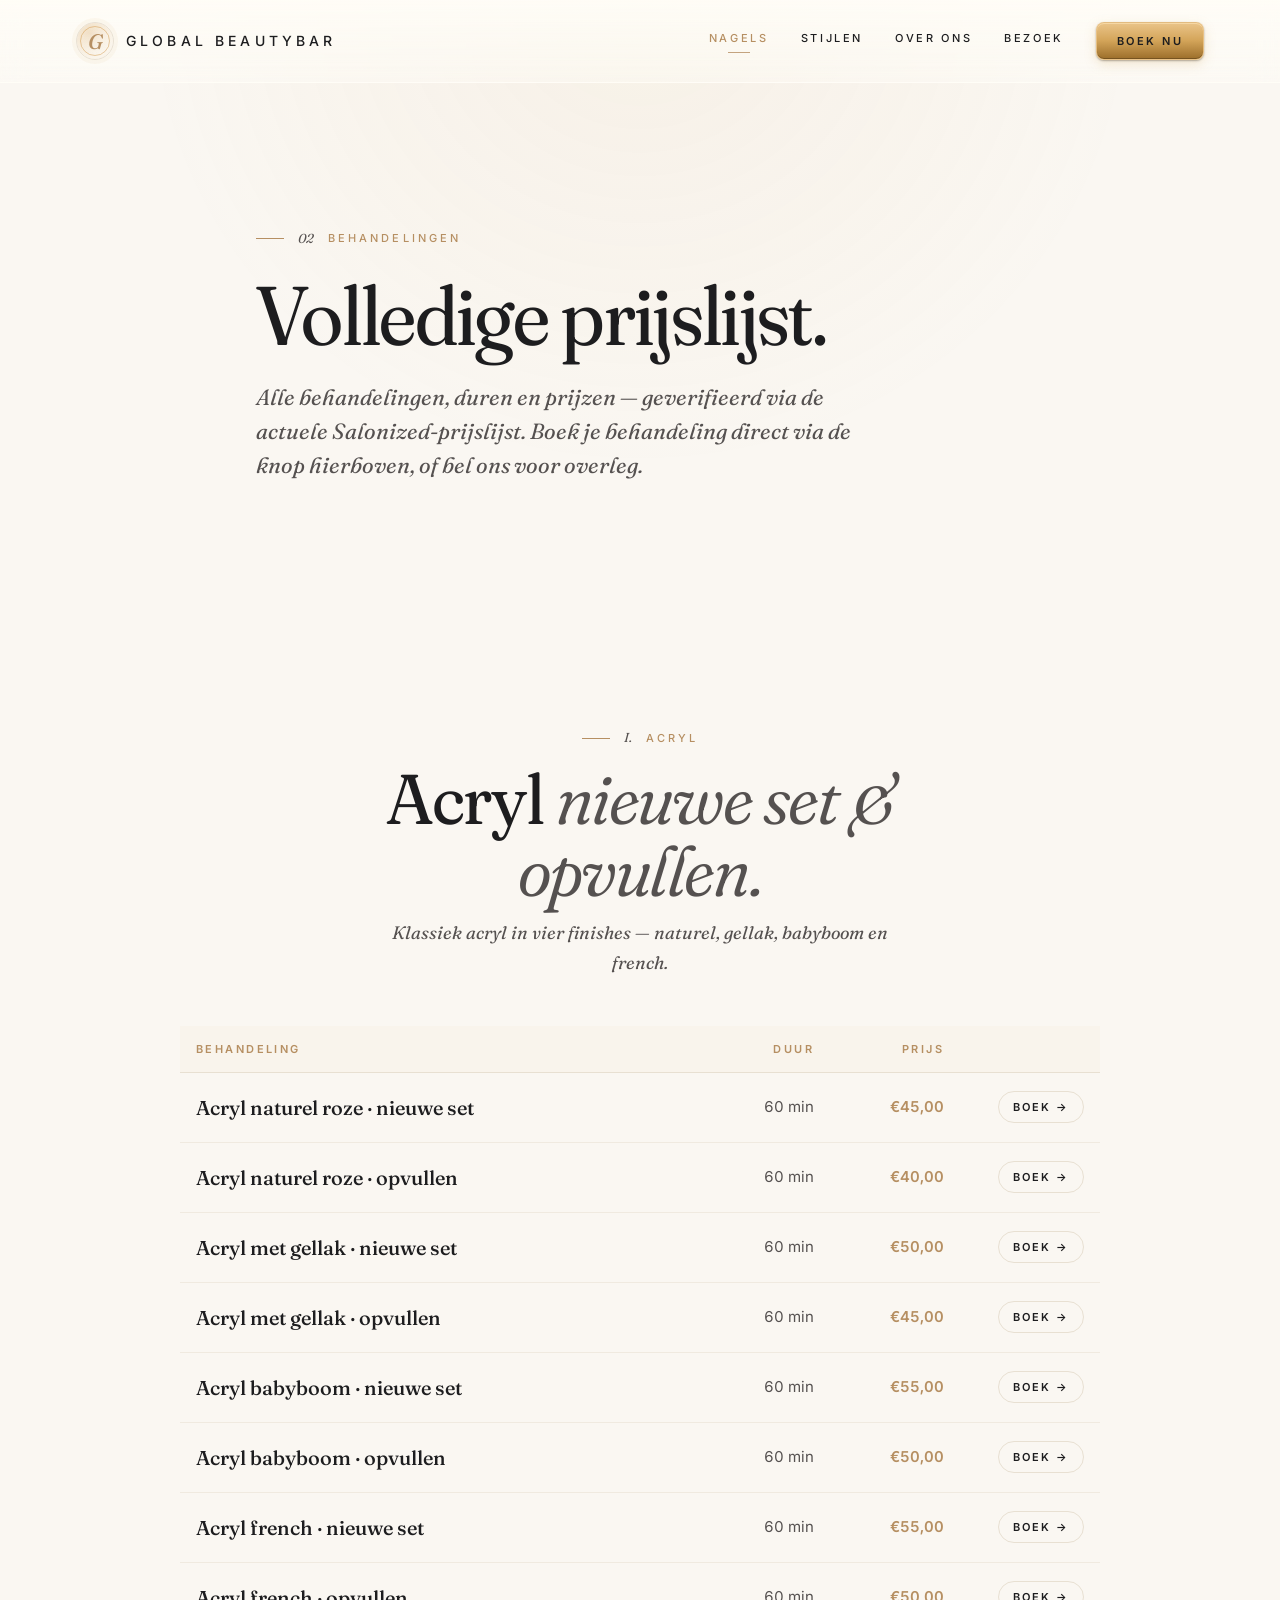
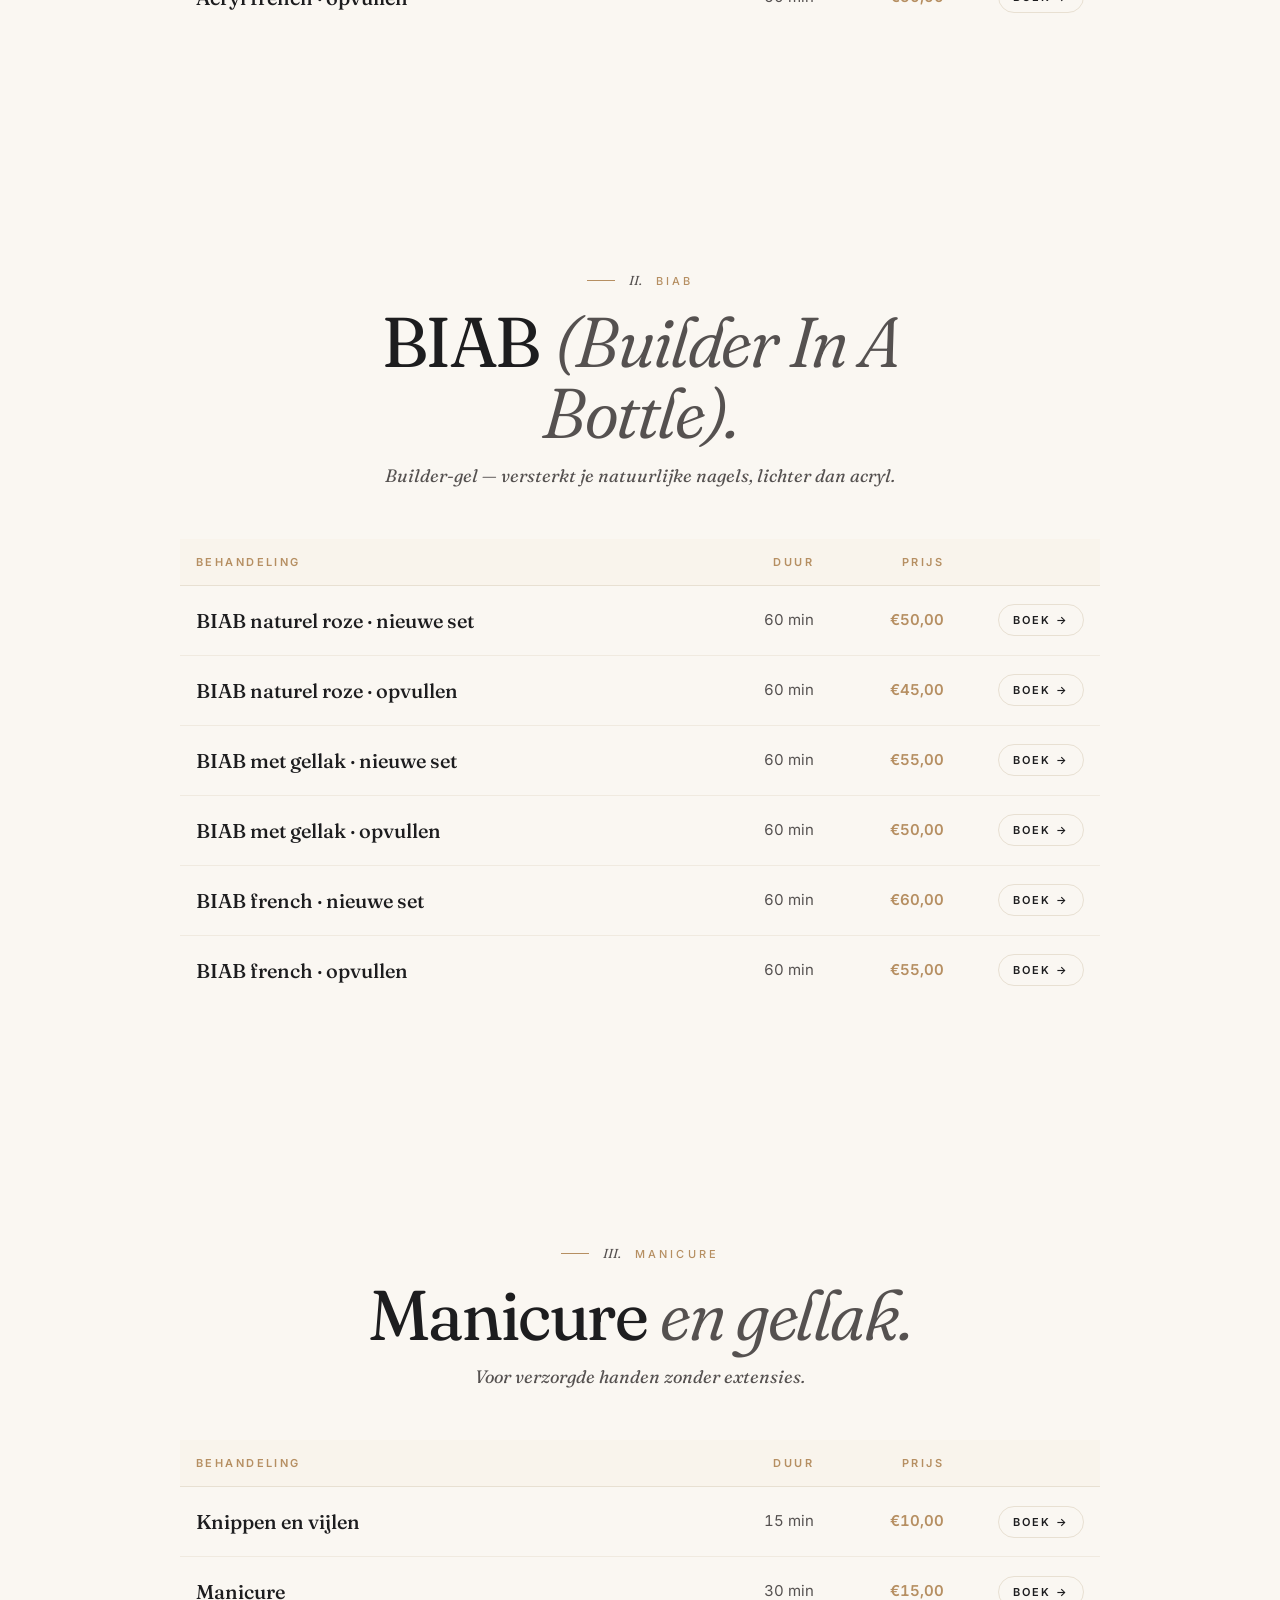
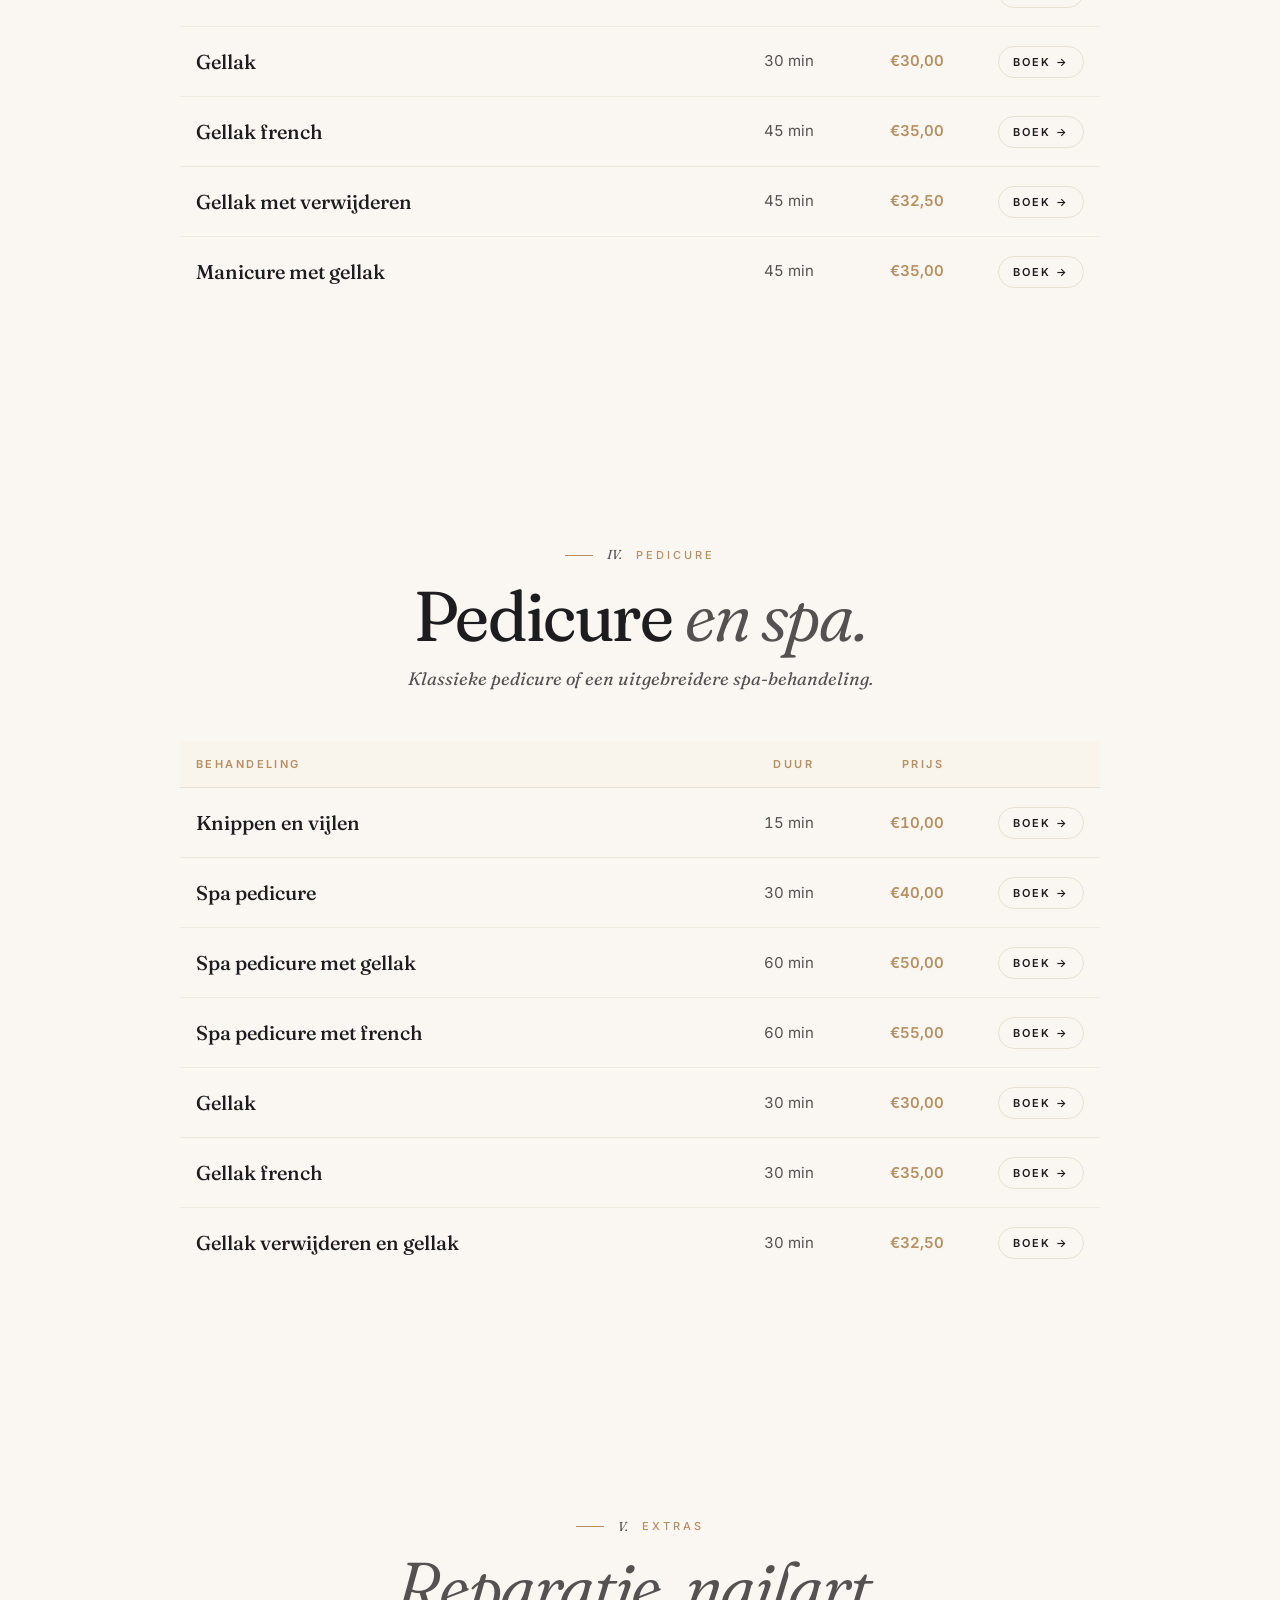
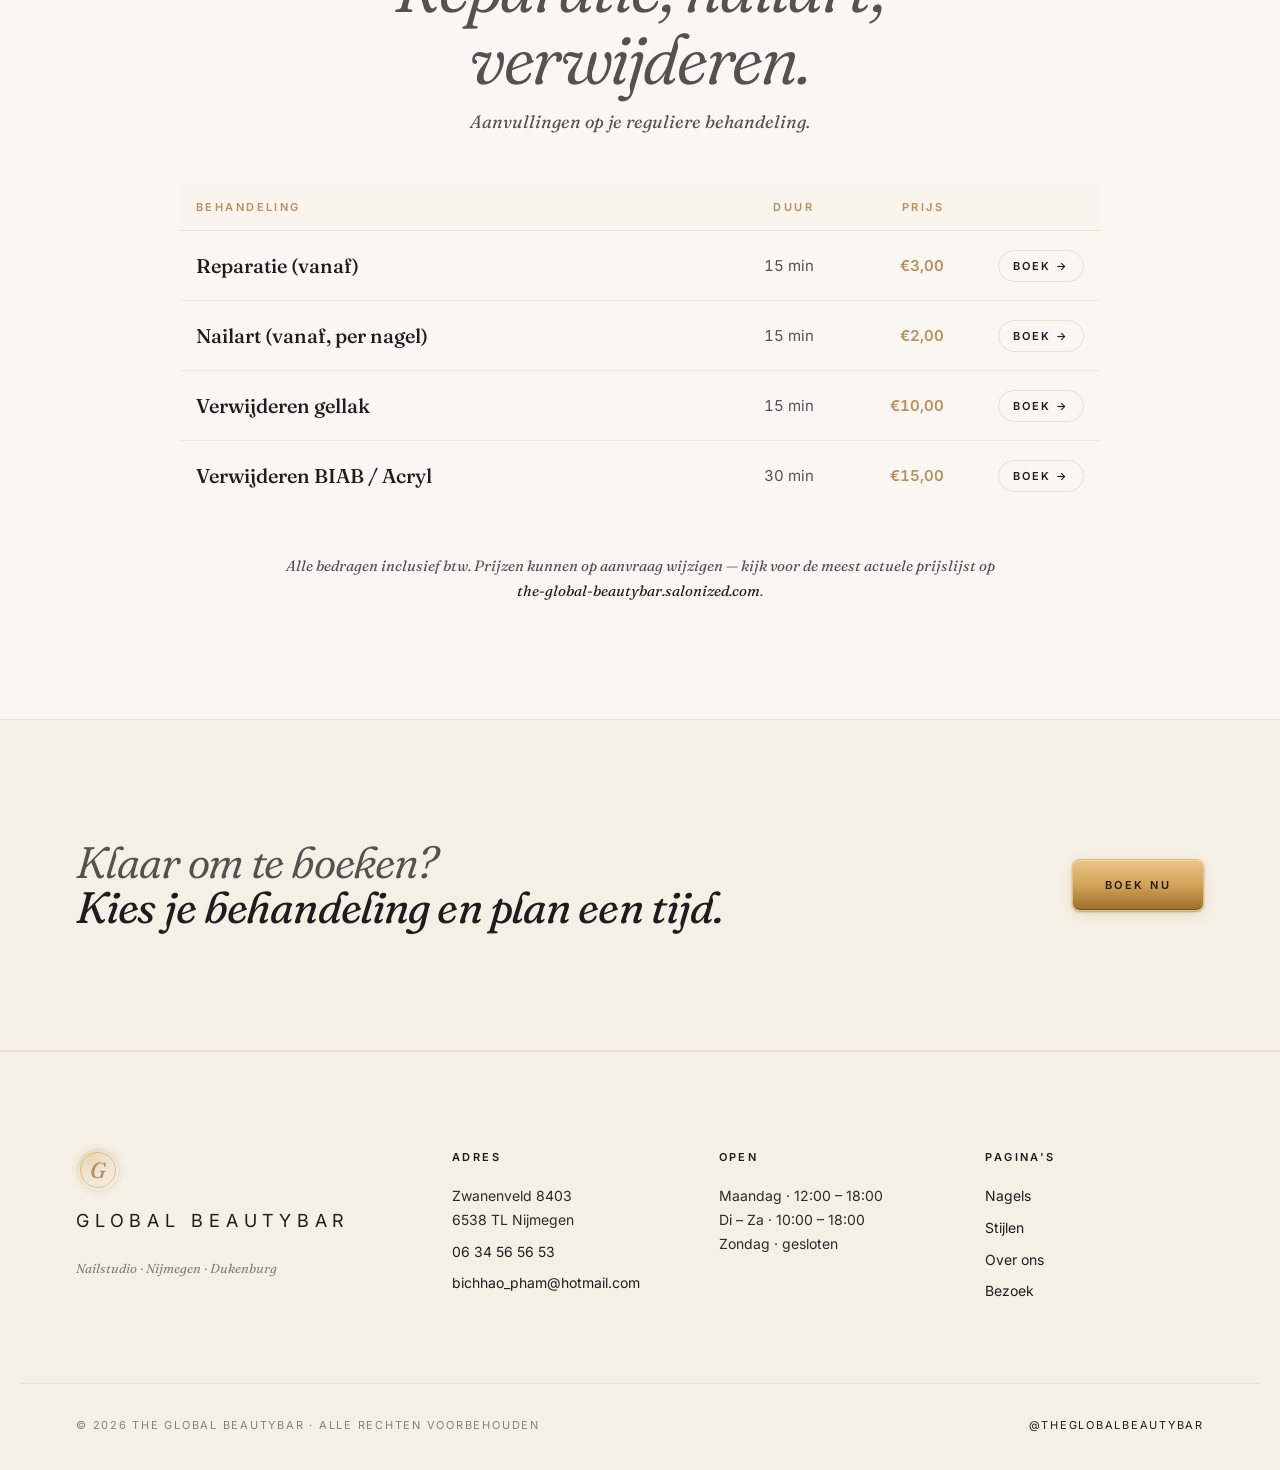
==== nagels.html @ e2eeb4a8 "v2 — replace Aurora editorial bones with nail-salon-native patterns Research: studied Paintbox NYC (" ====
<!doctype html>
<html lang="nl">
<head>
  <meta charset="utf-8">
  <meta name="viewport" content="width=device-width, initial-scale=1, viewport-fit=cover">
  <title>Nagels · The Global Beautybar</title>
  <meta name="description" content="Volledige prijslijst van The Global Beautybar Nijmegen: Acryl, BIAB, manicure, pedicure en extras — met duur en prijs per behandeling.">
  <meta name="robots" content="index,follow">
  <meta name="theme-color" content="#FAF7F2">
  <link rel="preconnect" href="https://fonts.googleapis.com">
  <link rel="preconnect" href="https://fonts.gstatic.com" crossorigin>
  <link href="https://fonts.googleapis.com/css2?family=Fraunces:ital,opsz,wght@0,9..144,300;0,9..144,400;0,9..144,500;0,9..144,600;1,9..144,400;1,9..144,500&family=Inter:wght@300;400;500;600;700" rel="stylesheet">
  <link rel="stylesheet" href="css/style.css?v=2">
</head>
<body>

<header class="nav" id="nav">
  <div class="nav__inner">
    <a class="nav__brand" href="index.html" aria-label="The Global Beautybar — home">
      <span class="nav__monogram">G</span>
      <span class="nav__word">GLOBAL BEAUTYBAR</span>
    </a>
    <nav class="nav__links" aria-label="Hoofdnavigatie">
      <a href="nagels.html" class="is-active">Nagels</a>
      <a href="stijlen.html">Stijlen</a>
      <a href="over-ons.html">Over ons</a>
      <a href="index.html#visit">Bezoek</a>
    </nav>
    <button class="btn btn--accent nav__cta" data-open-book>Boek nu</button>
    <button class="nav__burger" aria-label="Menu" aria-expanded="false">
      <span></span><span></span><span></span>
    </button>
  </div>
</header>

<!-- ============ SUB-HERO ============ -->
<section class="subhero">
  <div class="container">
    <div class="eyebrow"><span class="num">02</span> Behandelingen</div>
    <h1 class="display">Volledige prijslijst.</h1>
    <p class="subhero__lede">
      Alle behandelingen, duren en prijzen — geverifieerd via de actuele
      Salonized-prijslijst. Boek je behandeling direct via de knop hierboven,
      of bel ons voor overleg.
    </p>
  </div>
</section>

<!-- ============ ACRYL ============ -->
<section class="section menu" id="acryl">
  <div class="container">
    <header class="menu__head reveal">
      <div class="eyebrow"><span class="num">I.</span> Acryl</div>
      <h2 class="display">Acryl <em>nieuwe set &amp; opvullen.</em></h2>
      <p class="section__sub">Klassiek acryl in vier finishes — naturel, gellak, babyboom en french.</p>
    </header>

    <table class="menu__table reveal">
      <thead><tr><th>Behandeling</th><th>Duur</th><th>Prijs</th><th></th></tr></thead>
      <tbody>
        <tr><th>Acryl naturel roze · nieuwe set</th><td>60 min</td><td>€45,00</td><td><button class="menu__cta" data-open-book data-service="acryl-naturel-nieuw">Boek →</button></td></tr>
        <tr><th>Acryl naturel roze · opvullen</th><td>60 min</td><td>€40,00</td><td><button class="menu__cta" data-open-book data-service="acryl-naturel-opvullen">Boek →</button></td></tr>
        <tr><th>Acryl met gellak · nieuwe set</th><td>60 min</td><td>€50,00</td><td><button class="menu__cta" data-open-book data-service="acryl-gellak-nieuw">Boek →</button></td></tr>
        <tr><th>Acryl met gellak · opvullen</th><td>60 min</td><td>€45,00</td><td><button class="menu__cta" data-open-book data-service="acryl-gellak-opvullen">Boek →</button></td></tr>
        <tr><th>Acryl babyboom · nieuwe set</th><td>60 min</td><td>€55,00</td><td><button class="menu__cta" data-open-book data-service="acryl-babyboom-nieuw">Boek →</button></td></tr>
        <tr><th>Acryl babyboom · opvullen</th><td>60 min</td><td>€50,00</td><td><button class="menu__cta" data-open-book data-service="acryl-babyboom-opvullen">Boek →</button></td></tr>
        <tr><th>Acryl french · nieuwe set</th><td>60 min</td><td>€55,00</td><td><button class="menu__cta" data-open-book data-service="acryl-french-nieuw">Boek →</button></td></tr>
        <tr><th>Acryl french · opvullen</th><td>60 min</td><td>€50,00</td><td><button class="menu__cta" data-open-book data-service="acryl-french-opvullen">Boek →</button></td></tr>
      </tbody>
    </table>
  </div>
</section>

<!-- ============ BIAB ============ -->
<section class="section menu" id="biab">
  <div class="container">
    <header class="menu__head reveal">
      <div class="eyebrow"><span class="num">II.</span> BIAB</div>
      <h2 class="display">BIAB <em>(Builder In A Bottle).</em></h2>
      <p class="section__sub">Builder-gel — versterkt je natuurlijke nagels, lichter dan acryl.</p>
    </header>

    <table class="menu__table reveal">
      <thead><tr><th>Behandeling</th><th>Duur</th><th>Prijs</th><th></th></tr></thead>
      <tbody>
        <tr><th>BIAB naturel roze · nieuwe set</th><td>60 min</td><td>€50,00</td><td><button class="menu__cta" data-open-book data-service="biab-naturel-nieuw">Boek →</button></td></tr>
        <tr><th>BIAB naturel roze · opvullen</th><td>60 min</td><td>€45,00</td><td><button class="menu__cta" data-open-book data-service="biab-naturel-opvullen">Boek →</button></td></tr>
        <tr><th>BIAB met gellak · nieuwe set</th><td>60 min</td><td>€55,00</td><td><button class="menu__cta" data-open-book data-service="biab-gellak-nieuw">Boek →</button></td></tr>
        <tr><th>BIAB met gellak · opvullen</th><td>60 min</td><td>€50,00</td><td><button class="menu__cta" data-open-book data-service="biab-gellak-opvullen">Boek →</button></td></tr>
        <tr><th>BIAB french · nieuwe set</th><td>60 min</td><td>€60,00</td><td><button class="menu__cta" data-open-book data-service="biab-french-nieuw">Boek →</button></td></tr>
        <tr><th>BIAB french · opvullen</th><td>60 min</td><td>€55,00</td><td><button class="menu__cta" data-open-book data-service="biab-french-opvullen">Boek →</button></td></tr>
      </tbody>
    </table>
  </div>
</section>

<!-- ============ MANICURE ============ -->
<section class="section menu" id="manicure">
  <div class="container">
    <header class="menu__head reveal">
      <div class="eyebrow"><span class="num">III.</span> Manicure</div>
      <h2 class="display">Manicure <em>en gellak.</em></h2>
      <p class="section__sub">Voor verzorgde handen zonder extensies.</p>
    </header>

    <table class="menu__table reveal">
      <thead><tr><th>Behandeling</th><th>Duur</th><th>Prijs</th><th></th></tr></thead>
      <tbody>
        <tr><th>Knippen en vijlen</th><td>15 min</td><td>€10,00</td><td><button class="menu__cta" data-open-book data-service="mani-knippen">Boek →</button></td></tr>
        <tr><th>Manicure</th><td>30 min</td><td>€15,00</td><td><button class="menu__cta" data-open-book data-service="mani-klassiek">Boek →</button></td></tr>
        <tr><th>Gellak</th><td>30 min</td><td>€30,00</td><td><button class="menu__cta" data-open-book data-service="mani-gellak">Boek →</button></td></tr>
        <tr><th>Gellak french</th><td>45 min</td><td>€35,00</td><td><button class="menu__cta" data-open-book data-service="mani-gellak-french">Boek →</button></td></tr>
        <tr><th>Gellak met verwijderen</th><td>45 min</td><td>€32,50</td><td><button class="menu__cta" data-open-book data-service="mani-gellak-met-verw">Boek →</button></td></tr>
        <tr><th>Manicure met gellak</th><td>45 min</td><td>€35,00</td><td><button class="menu__cta" data-open-book data-service="mani-met-gellak">Boek →</button></td></tr>
      </tbody>
    </table>
  </div>
</section>

<!-- ============ PEDICURE ============ -->
<section class="section menu" id="pedicure">
  <div class="container">
    <header class="menu__head reveal">
      <div class="eyebrow"><span class="num">IV.</span> Pedicure</div>
      <h2 class="display">Pedicure <em>en spa.</em></h2>
      <p class="section__sub">Klassieke pedicure of een uitgebreidere spa-behandeling.</p>
    </header>

    <table class="menu__table reveal">
      <thead><tr><th>Behandeling</th><th>Duur</th><th>Prijs</th><th></th></tr></thead>
      <tbody>
        <tr><th>Knippen en vijlen</th><td>15 min</td><td>€10,00</td><td><button class="menu__cta" data-open-book data-service="pedi-knippen">Boek →</button></td></tr>
        <tr><th>Spa pedicure</th><td>30 min</td><td>€40,00</td><td><button class="menu__cta" data-open-book data-service="pedi-spa">Boek →</button></td></tr>
        <tr><th>Spa pedicure met gellak</th><td>60 min</td><td>€50,00</td><td><button class="menu__cta" data-open-book data-service="pedi-spa-gellak">Boek →</button></td></tr>
        <tr><th>Spa pedicure met french</th><td>60 min</td><td>€55,00</td><td><button class="menu__cta" data-open-book data-service="pedi-spa-french">Boek →</button></td></tr>
        <tr><th>Gellak</th><td>30 min</td><td>€30,00</td><td><button class="menu__cta" data-open-book data-service="pedi-gellak">Boek →</button></td></tr>
        <tr><th>Gellak french</th><td>30 min</td><td>€35,00</td><td><button class="menu__cta" data-open-book data-service="pedi-gellak-french">Boek →</button></td></tr>
        <tr><th>Gellak verwijderen en gellak</th><td>30 min</td><td>€32,50</td><td><button class="menu__cta" data-open-book data-service="pedi-gellak-met-verw">Boek →</button></td></tr>
      </tbody>
    </table>
  </div>
</section>

<!-- ============ EXTRAS ============ -->
<section class="section menu" id="extras">
  <div class="container">
    <header class="menu__head reveal">
      <div class="eyebrow"><span class="num">V.</span> Extras</div>
      <h2 class="display"><em>Reparatie, nailart, verwijderen.</em></h2>
      <p class="section__sub">Aanvullingen op je reguliere behandeling.</p>
    </header>

    <table class="menu__table reveal">
      <thead><tr><th>Behandeling</th><th>Duur</th><th>Prijs</th><th></th></tr></thead>
      <tbody>
        <tr><th>Reparatie (vanaf)</th><td>15 min</td><td>€3,00</td><td><button class="menu__cta" data-open-book data-service="extra-reparatie">Boek →</button></td></tr>
        <tr><th>Nailart (vanaf, per nagel)</th><td>15 min</td><td>€2,00</td><td><button class="menu__cta" data-open-book data-service="extra-nailart">Boek →</button></td></tr>
        <tr><th>Verwijderen gellak</th><td>15 min</td><td>€10,00</td><td><button class="menu__cta" data-open-book data-service="extra-verw-gellak">Boek →</button></td></tr>
        <tr><th>Verwijderen BIAB / Acryl</th><td>30 min</td><td>€15,00</td><td><button class="menu__cta" data-open-book data-service="extra-verw-biab">Boek →</button></td></tr>
      </tbody>
    </table>

    <p class="menu__foot reveal">
      Alle bedragen inclusief btw. Prijzen kunnen op aanvraag wijzigen — kijk
      voor de meest actuele prijslijst op
      <a href="https://the-global-beautybar.salonized.com/services" target="_blank" rel="noopener">the-global-beautybar.salonized.com</a>.
    </p>
  </div>
</section>

<!-- ============ CTA STRIP ============ -->
<section class="cta-strip">
  <div class="container">
    <h2 class="display"><em>Klaar om te boeken?</em><br>Kies je behandeling en plan een tijd.</h2>
    <button class="btn btn--accent btn--lg" data-open-book>Boek nu</button>
  </div>
</section>

<!-- ============ FOOTER ============ -->
<footer class="footer">
  <div class="container footer__grid">
    <div class="footer__brand">
      <span class="nav__monogram">G</span>
      <span class="nav__word">GLOBAL BEAUTYBAR</span>
      <p class="footer__tag">Nailstudio · Nijmegen · Dukenburg</p>
    </div>
    <div class="footer__col">
      <h4>Adres</h4>
      <p>Zwanenveld 8403<br>6538 TL Nijmegen</p>
      <p><a href="tel:+31634565653">06 34 56 56 53</a></p>
      <p><a href="mailto:bichhao_pham@hotmail.com">bichhao_pham@hotmail.com</a></p>
    </div>
    <div class="footer__col">
      <h4>Open</h4>
      <p>Maandag · 12:00 – 18:00<br>Di – Za · 10:00 – 18:00<br>Zondag · gesloten</p>
    </div>
    <div class="footer__col">
      <h4>Pagina's</h4>
      <p><a href="nagels.html">Nagels</a></p>
      <p><a href="stijlen.html">Stijlen</a></p>
      <p><a href="over-ons.html">Over ons</a></p>
      <p><a href="index.html#visit">Bezoek</a></p>
    </div>
  </div>
  <div class="footer__legal container">
    <span>© <span id="year"></span> The Global Beautybar · Alle rechten voorbehouden</span>
    <span><a href="https://www.instagram.com/theglobalbeautybar" target="_blank" rel="noopener">@theglobalbeautybar</a></span>
  </div>
</footer>

<!-- ============ BOOKING MODAL (shared structure with index.html) ============ -->
<div class="book" id="book-modal" role="dialog" aria-modal="true" aria-labelledby="book-title" hidden>
  <div class="book__backdrop" data-close-book></div>
  <div class="book__panel">
    <header class="book__head">
      <h2 id="book-title">Boek je behandeling</h2>
      <button class="book__close" data-close-book aria-label="Sluiten">×</button>
    </header>
    <ol class="book__steps" aria-hidden="true">
      <li data-step="1" class="is-active">Behandeling</li>
      <li data-step="2">Datum</li>
      <li data-step="3">Tijd</li>
      <li data-step="4">Gegevens</li>
    </ol>
    <div class="book__body">
      <section class="book__step is-active" data-step="1">
        <div class="book__group">
          <div class="book__group-label">Behandeling <span class="book__group-meta">verplicht</span></div>
          <div class="book__cat-label">Acryl</div>
          <div class="book__services">
            <button class="book__service" data-service="acryl-naturel-nieuw"><span class="book__service-name">Naturel roze · nieuwe set</span><span class="book__service-meta">60 min · €45</span></button>
            <button class="book__service" data-service="acryl-naturel-opvullen"><span class="book__service-name">Naturel roze · opvullen</span><span class="book__service-meta">60 min · €40</span></button>
            <button class="book__service" data-service="acryl-gellak-nieuw"><span class="book__service-name">Met gellak · nieuwe set</span><span class="book__service-meta">60 min · €50</span></button>
            <button class="book__service" data-service="acryl-gellak-opvullen"><span class="book__service-name">Met gellak · opvullen</span><span class="book__service-meta">60 min · €45</span></button>
            <button class="book__service" data-service="acryl-babyboom-nieuw"><span class="book__service-name">Babyboom · nieuwe set</span><span class="book__service-meta">60 min · €55</span></button>
            <button class="book__service" data-service="acryl-babyboom-opvullen"><span class="book__service-name">Babyboom · opvullen</span><span class="book__service-meta">60 min · €50</span></button>
            <button class="book__service" data-service="acryl-french-nieuw"><span class="book__service-name">French · nieuwe set</span><span class="book__service-meta">60 min · €55</span></button>
            <button class="book__service" data-service="acryl-french-opvullen"><span class="book__service-name">French · opvullen</span><span class="book__service-meta">60 min · €50</span></button>
          </div>
          <div class="book__cat-label">BIAB</div>
          <div class="book__services">
            <button class="book__service" data-service="biab-naturel-nieuw"><span class="book__service-name">Naturel roze · nieuwe set</span><span class="book__service-meta">60 min · €50</span></button>
            <button class="book__service" data-service="biab-naturel-opvullen"><span class="book__service-name">Naturel roze · opvullen</span><span class="book__service-meta">60 min · €45</span></button>
            <button class="book__service" data-service="biab-gellak-nieuw"><span class="book__service-name">Met gellak · nieuwe set</span><span class="book__service-meta">60 min · €55</span></button>
            <button class="book__service" data-service="biab-gellak-opvullen"><span class="book__service-name">Met gellak · opvullen</span><span class="book__service-meta">60 min · €50</span></button>
            <button class="book__service" data-service="biab-french-nieuw"><span class="book__service-name">French · nieuwe set</span><span class="book__service-meta">60 min · €60</span></button>
            <button class="book__service" data-service="biab-french-opvullen"><span class="book__service-name">French · opvullen</span><span class="book__service-meta">60 min · €55</span></button>
          </div>
          <div class="book__cat-label">Manicure</div>
          <div class="book__services">
            <button class="book__service" data-service="mani-knippen"><span class="book__service-name">Knippen en vijlen</span><span class="book__service-meta">15 min · €10</span></button>
            <button class="book__service" data-service="mani-klassiek"><span class="book__service-name">Manicure</span><span class="book__service-meta">30 min · €15</span></button>
            <button class="book__service" data-service="mani-gellak"><span class="book__service-name">Gellak</span><span class="book__service-meta">30 min · €30</span></button>
            <button class="book__service" data-service="mani-gellak-french"><span class="book__service-name">Gellak french</span><span class="book__service-meta">45 min · €35</span></button>
            <button class="book__service" data-service="mani-gellak-met-verw"><span class="book__service-name">Gellak met verwijderen</span><span class="book__service-meta">45 min · €32,50</span></button>
            <button class="book__service" data-service="mani-met-gellak"><span class="book__service-name">Manicure met gellak</span><span class="book__service-meta">45 min · €35</span></button>
          </div>
          <div class="book__cat-label">Pedicure</div>
          <div class="book__services">
            <button class="book__service" data-service="pedi-knippen"><span class="book__service-name">Knippen en vijlen</span><span class="book__service-meta">15 min · €10</span></button>
            <button class="book__service" data-service="pedi-spa"><span class="book__service-name">Spa pedicure</span><span class="book__service-meta">30 min · €40</span></button>
            <button class="book__service" data-service="pedi-spa-gellak"><span class="book__service-name">Spa pedicure met gellak</span><span class="book__service-meta">60 min · €50</span></button>
            <button class="book__service" data-service="pedi-spa-french"><span class="book__service-name">Spa pedicure met french</span><span class="book__service-meta">60 min · €55</span></button>
            <button class="book__service" data-service="pedi-gellak"><span class="book__service-name">Gellak</span><span class="book__service-meta">30 min · €30</span></button>
            <button class="book__service" data-service="pedi-gellak-french"><span class="book__service-name">Gellak french</span><span class="book__service-meta">30 min · €35</span></button>
            <button class="book__service" data-service="pedi-gellak-met-verw"><span class="book__service-name">Gellak verwijderen en gellak</span><span class="book__service-meta">30 min · €32,50</span></button>
          </div>
          <div class="book__cat-label">Extras</div>
          <div class="book__services">
            <button class="book__service" data-service="extra-reparatie"><span class="book__service-name">Reparatie (vanaf)</span><span class="book__service-meta">15 min · €3</span></button>
            <button class="book__service" data-service="extra-nailart"><span class="book__service-name">Nailart (vanaf, per nagel)</span><span class="book__service-meta">15 min · €2</span></button>
            <button class="book__service" data-service="extra-verw-gellak"><span class="book__service-name">Verwijderen gellak</span><span class="book__service-meta">15 min · €10</span></button>
            <button class="book__service" data-service="extra-verw-biab"><span class="book__service-name">Verwijderen BIAB / Acryl</span><span class="book__service-meta">30 min · €15</span></button>
          </div>
        </div>
      </section>
      <section class="book__step" data-step="2"><div class="book__cal" id="book-calendar"></div></section>
      <section class="book__step" data-step="3"><div class="book__slots" id="book-slots"></div></section>
      <section class="book__step" data-step="4">
        <form class="book__form" id="book-form" novalidate>
          <label><span>Naam *</span><input type="text" name="name" required autocomplete="name"></label>
          <label><span>Telefoonnummer *</span><input type="tel" name="phone" required autocomplete="tel" placeholder="+31 6 …"></label>
          <label><span>E-mail *</span><input type="email" name="email" required autocomplete="email"></label>
          <label><span>Wensen (optioneel)</span><textarea name="notes" rows="3" placeholder="Kleurvoorkeur, allergieën, eerste keer…"></textarea></label>
          <label class="book__consent"><input type="checkbox" name="consent" required><span>Ik ontvang de bevestiging per e-mail.</span></label>
        </form>
      </section>
      <section class="book__step book__confirm" data-step="confirm">
        <div class="book__confirm-icon" aria-hidden="true">✓</div>
        <h3>Reservering bevestigd</h3>
        <p class="book__summary" id="book-summary"></p>
        <p>Je ontvangt een bevestiging per e-mail. Tot snel!</p>
        <div class="book__confirm-cta">
          <a class="btn btn--accent btn--lg" id="book-wa" target="_blank" rel="noopener">Stuur ons een appje</a>
          <button class="btn btn--ghost" data-close-book>Sluiten</button>
        </div>
        <p class="book__hint">Vragen? Bel <a href="tel:+31634565653">06 34 56 56 53</a>.</p>
      </section>
    </div>
    <footer class="book__foot">
      <button class="btn btn--ghost" id="book-back" hidden>Terug</button>
      <button class="btn btn--accent" id="book-next">Volgende</button>
      <button class="btn btn--accent" id="book-submit" hidden>Bevestig reservering</button>
    </footer>
  </div>
</div>

<script src="js/main.js?v=2"></script>
</body>
</html>
---- css/style.css ----
/* =====================================================
   THE GLOBAL BEAUTYBAR — Nails Studio, Nijmegen
   Editorial · premium · soft cream canvas + rose-gold accent.
   Palette inspired by Apple's light-surface system + 60-30-10
   color split. Typography pairs Fraunces (display, fashion-
   editorial serif) with Inter (body, premium sans).
   ===================================================== */

:root {
  /* palette — light premium */
  --bg:        #FAF7F2;
  --bg-2:      #FFFFFF;
  --surface:   #FFFFFF;
  --surface-2: #F5F0E6;
  --line:      #E8E0D2;
  --line-soft: #F0EAE0;
  --bone:      #1D1D1F;
  --bone-dim:  #555150;
  --text:      #2A2A2A;
  --muted:     #86827A;
  --gold:      #B68F62;
  --gold-2:    #946F42;
  --rose:      #C9A6A6;
  --gold-soft: #B68F6212;

  /* type */
  --serif:  "Fraunces", "Cormorant Garamond", "EB Garamond", Georgia, serif;
  --sans:   "Inter", -apple-system, "Segoe UI", Roboto, system-ui, sans-serif;

  /* layout */
  --container: 1240px;
  --gutter: clamp(20px, 5vw, 56px);
  --section-y: clamp(96px, 12vw, 180px);

  /* motion */
  --ease: cubic-bezier(.2,.7,.2,1);
}

* { box-sizing: border-box; }
html, body { margin: 0; padding: 0; }
html { scroll-behavior: smooth; }
body {
  background: var(--bg);
  color: var(--text);
  font-family: var(--sans);
  font-weight: 400;
  font-size: 16px;
  line-height: 1.65;
  -webkit-font-smoothing: antialiased;
  text-rendering: optimizeLegibility;
  position: relative;
}

/* Paper-grain texture and vignette removed — they were tuned for the
   former dark theme. The light cream canvas reads cleaner without them. */
body::before, body::after { content: none; }

img, video, iframe { max-width: 100%; display: block; }
a { color: var(--bone); text-decoration: none; transition: color .25s var(--ease), letter-spacing .35s var(--ease); }
a:hover { color: var(--gold); }
button { font-family: inherit; cursor: pointer; }
:focus-visible { outline: 1px solid var(--gold); outline-offset: 4px; }
::selection { background: var(--gold); color: #1a1108; }

.container {
  max-width: var(--container);
  margin: 0 auto;
  padding: 0 var(--gutter);
  position: relative; z-index: 2;
}

/* ============ EDITORIAL EYEBROW (numbered + rule) ============ */
.eyebrow {
  display: inline-flex; align-items: center; gap: 14px;
  font-size: 11px; font-weight: 500;
  letter-spacing: 0.28em; text-transform: uppercase;
  color: var(--gold);
  margin-bottom: 18px;
  font-family: var(--sans);
}
.eyebrow::before {
  content: ""; display: block;
  width: 28px; height: 1px; background: var(--gold);
}
.eyebrow .num {
  font-family: var(--serif); font-style: italic; font-weight: 400;
  letter-spacing: 0; font-size: 13px;
  color: var(--bone-dim);
}

/* ============ DISPLAY HEADING ============ */
.display {
  font-family: var(--serif);
  font-weight: 400;
  letter-spacing: -0.005em;
  font-size: clamp(36px, 5.5vw, 72px);
  line-height: 1.02;
  color: var(--bone);
  margin: 0 0 24px;
}
.display em {
  font-style: italic;
  color: var(--bone-dim);
  font-weight: 300;
}

.muted { color: var(--muted); }
.section { padding: var(--section-y) 0; position: relative; z-index: 2; }
.section__head { max-width: 720px; margin: 0 auto var(--section-y) auto; text-align: center; padding-bottom: 0; }
.section__head .eyebrow { margin-left: auto; margin-right: auto; }
.section__head .display { margin: 8px 0 18px; }
.section__sub { color: var(--bone-dim); margin: 0 auto; font-family: var(--serif); font-style: italic; font-size: 18px; max-width: 520px; }

/* gold hairline divider (between major sections) */
.rule {
  display: block;
  width: 1px; height: 80px; background: var(--gold);
  margin: 0 auto;
  opacity: .4;
}

/* ============ BUTTONS / LINKS ============ */
.btn {
  position: relative;
  display: inline-flex; align-items: center; justify-content: center;
  gap: 10px;
  padding: 16px 26px;
  border: 1px solid transparent;
  border-radius: 8px;
  font-family: var(--sans);
  font-size: 11px; font-weight: 600;
  letter-spacing: 0.22em; text-transform: uppercase;
  background: transparent; color: var(--bone);
  transition: all .3s var(--ease);
  text-decoration: none;
  white-space: nowrap;
  overflow: hidden; /* contain the shine pseudo-element */
}
.btn--accent {
  /* layered warm-gold gradient — top highlight, mid-tone, bottom shadow */
  background:
    linear-gradient(180deg, #EAC489 0%, #D4A55A 48%, #9C6E2A 100%);
  color: #1A0E14;
  border-color: rgba(234, 196, 137, .9);
  box-shadow:
    inset 0 1px 0 rgba(255, 232, 188, .55),
    inset 0 -1px 0 rgba(0, 0, 0, .25),
    0 4px 12px rgba(212, 165, 90, .25),
    0 1px 2px rgba(0, 0, 0, .35);
}
/* sweeping shine overlay — sits on top of the gradient */
.btn--accent::after {
  content: "";
  position: absolute; top: 0; left: -120%;
  width: 60%; height: 100%;
  background: linear-gradient(
    100deg,
    rgba(255, 240, 210, 0) 0%,
    rgba(255, 240, 210, .35) 50%,
    rgba(255, 240, 210, 0) 100%
  );
  transform: skewX(-18deg);
  pointer-events: none;
  transition: left .9s var(--ease);
}
.btn--accent:hover {
  background:
    linear-gradient(180deg, #F2D3A0 0%, #DDB36C 48%, #AC7F30 100%);
  color: #100810;
  box-shadow:
    inset 0 1px 0 rgba(255, 236, 196, .7),
    inset 0 -1px 0 rgba(0, 0, 0, .3),
    0 6px 18px rgba(212, 165, 90, .35),
    0 1px 2px rgba(0, 0, 0, .4);
  transform: translateY(-1px);
}
.btn--accent:hover::after { left: 130%; }
.btn--accent:active {
  transform: translateY(0);
  box-shadow:
    inset 0 2px 4px rgba(0, 0, 0, .3),
    0 1px 2px rgba(0, 0, 0, .35);
}

.btn--ghost {
  border-color: var(--line); color: var(--bone-dim);
  background:
    linear-gradient(180deg, rgba(239, 230, 212, .03), rgba(239, 230, 212, 0));
  box-shadow: inset 0 1px 0 rgba(239, 230, 212, .06);
}
.btn--ghost:hover { border-color: var(--gold); color: var(--gold); }
.btn--lg { padding: 18px 32px; }
.btn--sm { padding: 11px 20px; font-size: 10px; }

/* "underlined link with arrow" — editorial alt CTA */
.link-arrow {
  display: inline-flex; align-items: center; gap: 10px;
  font-size: 12px; letter-spacing: 0.18em; text-transform: uppercase;
  font-weight: 600; color: var(--bone);
  /* explicit reset so it looks identical on <a> and <button> */
  background: transparent;
  border: 0;
  border-bottom: 1px solid var(--line);
  border-radius: 0;
  padding: 0 0 8px;
  transition: gap .3s var(--ease), color .3s var(--ease), border-color .3s var(--ease);
}
.link-arrow::after { content: "→"; transition: transform .3s var(--ease); }
.link-arrow:hover { gap: 18px; color: var(--gold); border-color: var(--gold); }
.link-arrow:hover::after { transform: translateX(4px); }

/* ============ NAV ============ */
.nav {
  position: fixed; inset: 0 0 auto 0; z-index: 50;
  padding: 22px 0;
  background: linear-gradient(to bottom, rgba(9,7,10,.85), rgba(9,7,10,0));
  backdrop-filter: blur(6px);
  transition: background .3s var(--ease), padding .3s var(--ease), border-color .3s var(--ease);
  border-bottom: 1px solid transparent;
}
.nav.is-scrolled {
  background: rgba(9,7,10,.96);
  padding: 14px 0;
  border-bottom-color: var(--line-soft);
}
.nav__inner {
  max-width: var(--container); margin: 0 auto;
  padding: 0 var(--gutter);
  display: flex; align-items: center; gap: 32px;
}
.nav__brand {
  display: inline-flex; align-items: center; gap: 12px;
  color: var(--bone); font-weight: 500;
  letter-spacing: 0.32em; font-size: 13px;
}
.nav__brand:hover { color: var(--gold); }
.nav__monogram {
  position: relative;
  display: grid; place-items: center;
  width: 38px; height: 38px;
  border: 1px solid var(--gold);
  color: var(--gold);
  font-family: var(--serif); font-weight: 500; font-size: 21px;
  line-height: 1;
  border-radius: 50%;
  background:
    radial-gradient(circle at 35% 28%, rgba(201,132,42,.22), rgba(9,7,10,0) 70%);
  font-style: italic;
  letter-spacing: 0;
  box-shadow:
    inset 0 0 14px rgba(201,132,42,.10),
    0 0 0 4px rgba(201,132,42,.05);
  transition: transform .5s var(--ease), color .3s var(--ease), box-shadow .4s var(--ease);
  text-indent: 0.04em; /* nudge optical centre of italic A */
}
.nav__monogram::before {
  content: "";
  position: absolute; inset: 3px;
  border: 1px solid rgba(201,132,42,.4);
  border-radius: 50%;
  pointer-events: none;
}
.nav__brand:hover .nav__monogram {
  transform: rotate(-6deg) scale(1.04);
  color: var(--bone);
  box-shadow:
    inset 0 0 18px rgba(239,230,212,.12),
    0 0 0 4px rgba(201,132,42,.10);
}
.nav__word { font-size: 14px; }
.nav__links { margin-left: auto; display: flex; gap: 32px; }
.nav__links a {
  font-size: 11px; letter-spacing: 0.24em; text-transform: uppercase;
  color: var(--bone-dim); font-weight: 500;
}
.nav__links a:hover { color: var(--gold); letter-spacing: 0.28em; }
.nav__cta { padding: 11px 20px; font-size: 11px; }

.nav__burger {
  display: none; background: none; border: 0;
  width: 32px; height: 32px; padding: 6px;
}
.nav__burger span {
  display: block; height: 1px; background: var(--bone);
  margin: 5px 0; transition: .25s var(--ease);
}

@media (max-width: 880px) {
  .nav__links { display: none; }
  .nav__burger { display: block; margin-left: auto; }
  .nav__cta { display: none; }
  .nav.is-open .nav__links {
    display: flex; flex-direction: column;
    position: absolute; top: 100%; left: 0; right: 0;
    background: var(--bg); padding: 24px var(--gutter);
    border-bottom: 1px solid var(--line);
    gap: 18px;
  }
}

/* ============ HERO — FULL-BLEED VIDEO ============ */
.hero {
  position: relative;
  min-height: 100svh;
  overflow: hidden;
  isolation: isolate;
  display: block;
}

/* Full-bleed video stack */
.hero__media {
  position: absolute; inset: 0; z-index: 0;
  background: var(--bg);
}
.hero__video {
  position: absolute; inset: 0;
  width: 100%; height: 100%;
  object-fit: cover;
  opacity: 0; transition: opacity 1.6s var(--ease);
}
.hero__video.is-active { opacity: 1; }

/* Asymmetric scrim tuned for a light cream theme — we want the
   nail-art hero photo to dominate, with a soft cream wash at the
   bottom so the headline reads as charcoal-on-light. */
.hero__scrim {
  position: absolute; inset: 0; z-index: 1;
  pointer-events: none;
  background:
    linear-gradient(to bottom, rgba(250,247,242,0) 0%, rgba(250,247,242,0) 45%, rgba(250,247,242,.65) 80%, rgba(250,247,242,.95) 100%),
    linear-gradient(to right, rgba(250,247,242,.85) 0%, rgba(250,247,242,.4) 35%, rgba(250,247,242,0) 60%);
}

/* Asymmetric corner blocks — top-left eyebrow, top-right meta */
.hero__corner {
  position: absolute; z-index: 3;
  display: flex; flex-direction: column; gap: 6px;
}
.hero__corner--tl { top: 110px; left: var(--gutter); }
.hero__corner--tr {
  top: 110px; right: var(--gutter);
  text-align: right;
  font-size: 11px; letter-spacing: 0.18em; text-transform: uppercase;
  color: var(--bone-dim);
  font-weight: 500;
}
.hero__corner--tr strong { color: var(--bone); font-weight: 500; }

.hero__eyebrow {
  display: inline-flex; align-items: center; gap: 14px;
  font-size: 11px; font-weight: 500;
  letter-spacing: 0.32em; text-transform: uppercase;
  color: var(--gold);
}
.hero__eyebrow::before { content: ""; width: 36px; height: 1px; background: var(--gold); }
.hero__eyebrow .num {
  font-family: var(--serif); font-style: italic; font-weight: 400;
  letter-spacing: 0; font-size: 13px;
  color: var(--bone-dim);
}

/* Bottom-anchored title block */
.hero__text {
  position: absolute; z-index: 3;
  left: 0; right: 0; bottom: clamp(56px, 8vh, 100px);
  padding: 0 var(--gutter);
  text-align: center;
  max-width: 880px; margin: 0 auto;
}
.hero__title {
  margin: 0;
  font-family: var(--serif);
  font-weight: 400;
  font-size: clamp(64px, 10vw, 144px);
  line-height: .9;
  letter-spacing: -0.02em;
  color: var(--bone);
  text-shadow: 0 2px 30px rgba(0,0,0,.4);
}
.hero__title-sub {
  margin: 18px 0 0;
  font-family: var(--serif); font-style: italic; font-weight: 300;
  font-size: clamp(18px, 1.8vw, 24px);
  color: var(--bone-dim);
  letter-spacing: 0;
  line-height: 1.4;
}
.hero__lede {
  font-family: var(--serif);
  font-size: clamp(16px, 1.3vw, 18px);
  font-weight: 300;
  font-style: italic;
  line-height: 1.6;
  color: var(--text);
  max-width: 520px;
  margin: 22px auto 36px;
}
.hero__cta {
  display: flex; gap: 24px; flex-wrap: wrap; align-items: center;
  justify-content: center;
}

.hero__caption {
  position: absolute; z-index: 3;
  bottom: 26px; right: var(--gutter);
  font-family: var(--serif); font-style: italic;
  font-size: 13px; color: var(--bone-dim);
  letter-spacing: 0.04em;
  pointer-events: none;
}

.hero__scroll {
  position: absolute; bottom: 16px; left: 50%; transform: translateX(-50%);
  width: 22px; height: 36px; border: 1px solid var(--bone-dim);
  border-radius: 12px;
  display: grid; place-items: center;
  z-index: 3; opacity: .55;
}
.hero__scroll span {
  width: 1px; height: 8px; background: var(--bone); border-radius: 1px;
  animation: scroll-hint 2.2s infinite;
}
@keyframes scroll-hint {
  0%   { transform: translateY(-6px); opacity: 0; }
  40%  { opacity: 1; }
  100% { transform: translateY(8px);  opacity: 0; }
}

/* Mobile: tighten corners + smaller meta block */
@media (max-width: 760px) {
  .hero__corner--tl, .hero__corner--tr { top: 92px; }
  .hero__corner--tr { display: none; }  /* meta gets pushed; rating + hours not critical above the fold on mobile */
  .hero__text { bottom: 80px; }
  .hero__lede { display: none; }       /* keep hero clean on small screens */
}

/* ============ ABOUT ============ */
.about__grid {
  display: grid; gap: clamp(48px, 8vw, 100px);
  grid-template-columns: 1.2fr 1fr;
  align-items: start;
}
.about__copy p {
  margin: 0 0 22px;
  font-size: 17px; line-height: 1.8;
  color: var(--text);
}
.about__copy p:first-of-type::first-letter {
  font-family: var(--serif);
  font-size: 4.5em;
  float: left;
  line-height: .85;
  margin: 8px 12px 0 0;
  color: var(--gold);
  font-style: italic;
}
.about__facts {
  border-left: 1px solid var(--gold);
  padding: 8px 0 8px 32px;
}
.about__facts ul { list-style: none; margin: 0; padding: 0; }
.about__facts li {
  padding: 16px 0; border-bottom: 1px solid var(--line-soft);
  font-size: 13px; color: var(--bone-dim);
  letter-spacing: 0.05em;
  display: flex; justify-content: space-between; gap: 16px;
}
.about__facts li:last-child { border-bottom: 0; }
.about__facts li strong {
  color: var(--bone); font-weight: 500;
  font-family: var(--serif); font-style: italic; font-size: 17px;
  letter-spacing: 0;
}
@media (max-width: 880px) {
  .about__grid { grid-template-columns: 1fr; }
  .about__facts { border-left: 0; border-top: 1px solid var(--gold); padding: 32px 0 0; }
}

/* ============ SERVICES ============ */
.services__grid {
  display: grid; gap: 0;
  grid-template-columns: repeat(2, 1fr);
  border-top: 1px solid var(--line-soft);
}
.service-card {
  padding: 44px 36px;
  border-right: 1px solid var(--line-soft);
  border-bottom: 1px solid var(--line-soft);
  display: flex; flex-direction: column;
  transition: background .35s var(--ease);
  position: relative;
}
.service-card:nth-child(2n) { border-right: 0; }
.service-card:hover { background: var(--bg-2); }
.service-card:hover .service-card__cta { color: var(--gold); border-color: var(--gold); }
.service-card__num {
  font-family: var(--serif); font-style: italic;
  font-size: 14px; color: var(--gold);
  margin-bottom: 18px;
  letter-spacing: 0.04em;
}
.service-card h3 {
  font-family: var(--serif); font-weight: 400;
  font-size: clamp(28px, 3vw, 38px); margin: 0 0 8px; color: var(--bone);
  letter-spacing: -0.005em;
  line-height: 1.05;
}
.service-card__sub {
  margin: 0 0 22px;
  font-family: var(--serif); font-style: italic;
  font-size: 16px; color: var(--bone-dim);
}
.service-card__body {
  margin: 0 0 32px; color: var(--text); flex: 1;
  font-size: 15px; line-height: 1.7;
  max-width: 460px;
}
.service-card__foot {
  display: flex; align-items: center; justify-content: space-between;
  gap: 14px; margin-top: auto;
  padding-top: 24px;
  border-top: 1px solid var(--line-soft);
}
.service-card__duration {
  font-family: var(--serif); font-style: italic;
  font-size: 14px; color: var(--bone-dim);
}
.service-card__cta {
  display: inline-flex; align-items: center; gap: 8px;
  font-size: 11px; letter-spacing: 0.22em; text-transform: uppercase;
  color: var(--bone-dim); font-weight: 600;
  padding: 8px 0;
  border-bottom: 1px solid var(--line);
  background: none; border-left: 0; border-right: 0; border-top: 0;
  transition: all .3s var(--ease);
}
.service-card__cta::after { content: "→"; transition: transform .3s var(--ease); }
.service-card__cta:hover::after { transform: translateX(4px); }
@media (max-width: 760px) {
  .services__grid { grid-template-columns: 1fr; }
  .service-card { border-right: 0; }
}

/* ============ IMAGE BREAK ============ */
.image-break {
  height: clamp(320px, 45vw, 540px);
  background: var(--surface) center/cover no-repeat;
  background-image:
    linear-gradient(to bottom, rgba(9,7,10,.55), rgba(9,7,10,.55)),
    url("../images/break.jpg");
  position: relative; z-index: 2;
}

/* ============ SUITES — alternating editorial ============ */
.suites {
  position: relative;
}
.suites__list {
  display: flex; flex-direction: column;
  gap: clamp(80px, 10vw, 140px);
}
.suite-row {
  display: grid;
  grid-template-columns: 1fr 1fr;
  gap: clamp(32px, 6vw, 80px);
  align-items: center;
}
.suite-row:nth-child(2n) > .suite-row__media { order: 2; }
.suite-row:nth-child(2n) > .suite-row__copy { order: 1; }
.suite-row__media {
  aspect-ratio: 4 / 5;
  background: var(--surface) center/cover no-repeat;
  background-image: var(--img, none);
  border: 1px solid var(--line-soft);
  position: relative;
  overflow: hidden;
}
.suite-row__media::after {
  content: ""; position: absolute; inset: 0;
  background: linear-gradient(135deg, transparent 60%, rgba(0,0,0,.35) 100%);
}
.suite-row__copy { max-width: 480px; }
.suite-row:nth-child(2n) .suite-row__copy { margin-left: auto; }
.suite-row__num {
  font-family: var(--serif); font-style: italic;
  font-size: 14px; color: var(--gold);
  margin-bottom: 14px;
}
.suite-row h3 {
  font-family: var(--serif); font-weight: 400;
  font-size: clamp(34px, 4.5vw, 56px); margin: 0 0 18px;
  color: var(--bone); letter-spacing: -0.01em; line-height: 1.05;
}
.suite-row p {
  margin: 0 0 32px; color: var(--text); font-size: 16px; line-height: 1.75;
  font-family: var(--serif);
}
.suite-row p em { color: var(--gold); font-style: italic; }
@media (max-width: 880px) {
  .suite-row { grid-template-columns: 1fr; gap: 32px; }
  .suite-row:nth-child(2n) > .suite-row__media { order: 0; }
  .suite-row:nth-child(2n) > .suite-row__copy { order: 0; }
  .suite-row:nth-child(2n) .suite-row__copy { margin-left: 0; }
}

/* ============ ROSTER (today / tomorrow) ============ */
.roster__grid {
  display: grid; gap: clamp(40px, 5vw, 64px);
  grid-template-columns: 1fr 1fr;
}
.roster__col {
  border-top: 1px solid var(--gold);
  padding-top: 28px;
}
.roster__head {
  display: flex; align-items: baseline; justify-content: space-between;
  gap: 18px;
  margin-bottom: 28px;
}
.roster__label {
  font-family: var(--serif); font-style: italic;
  font-size: clamp(22px, 2.4vw, 30px);
  color: var(--bone);
}
.roster__date {
  font-size: 11px; letter-spacing: 0.22em; text-transform: uppercase;
  color: var(--bone-dim); font-weight: 500;
}
.roster__list {
  display: grid; gap: 18px;
  grid-template-columns: repeat(auto-fill, minmax(120px, 1fr));
}
.roster__card {
  display: block;
  text-decoration: none;
  color: inherit;
  transition: transform .35s var(--ease);
}
.roster__card:hover { transform: translateY(-3px); }
.roster__photo {
  display: block;
  aspect-ratio: 4 / 5;
  background: var(--surface) center/cover no-repeat;
  border: 1px solid var(--line-soft);
  margin-bottom: 10px;
  filter: saturate(.92) contrast(1.04) brightness(.96);
  transition: filter .35s var(--ease), border-color .35s var(--ease);
}
.roster__card:hover .roster__photo {
  filter: saturate(1.05) contrast(1.05) brightness(1);
  border-color: var(--gold);
}
.roster__name {
  display: block;
  font-family: var(--serif); font-weight: 400;
  font-size: 18px; color: var(--bone);
  letter-spacing: -0.005em;
}
.roster__empty {
  font-family: var(--serif); font-style: italic;
  color: var(--bone-dim); margin: 0;
}
.roster__hint {
  margin: clamp(40px, 5vw, 56px) 0 0;
  text-align: center;
  font-family: var(--serif); font-style: italic;
  color: var(--bone-dim);
}
.roster__hint a { color: var(--gold); border-bottom: 1px solid var(--gold-soft); padding-bottom: 2px; }
.roster__hint a:hover { border-color: var(--gold); }
@media (max-width: 880px) {
  .roster__grid { grid-template-columns: 1fr; gap: 56px; }
}

/* ============ TEAM SECTION (homepage funnel anchor) ============ */
/* Divider that separates the today/tomorrow strip from the full team grid */
.team__divider {
  display: flex; align-items: center; gap: 18px;
  margin: clamp(56px, 7vw, 84px) 0 clamp(32px, 4vw, 48px);
  font-size: 11px; letter-spacing: 0.28em; text-transform: uppercase;
  color: var(--bone-dim); font-weight: 600;
}
.team__divider::before,
.team__divider::after {
  content: "";
  flex: 1;
  height: 1px;
  background: var(--line-soft);
}
.team__divider span {
  font-family: var(--serif); font-style: italic;
  color: var(--gold); font-size: 14px;
  letter-spacing: 0.04em;
  text-transform: none;
  padding: 0 4px;
}
.team__cta {
  margin: clamp(40px, 5vw, 56px) 0 0;
  text-align: center;
  font-family: var(--serif); font-style: italic;
  color: var(--bone-dim);
}
.team__cta a {
  color: var(--gold);
  border-bottom: 1px solid var(--gold-soft);
  padding-bottom: 2px;
  font-size: 17px;
  letter-spacing: 0;
}
.team__cta a:hover { border-color: var(--gold); }

/* ============ SFEER (horizontal scroll) ============ */
.sfeer__scroller {
  display: flex; gap: 24px;
  overflow-x: auto;
  padding: 0 var(--gutter) 40px;
  scroll-snap-type: x mandatory;
  scrollbar-width: thin;
  scrollbar-color: var(--gold) var(--bg);
  position: relative; z-index: 2;
}
.sfeer__tile {
  flex: 0 0 clamp(260px, 30vw, 400px);
  aspect-ratio: 4 / 5;
  margin: 0;
  background: var(--surface) center/cover no-repeat;
  background-image: var(--img, linear-gradient(135deg, #1f1810, #14100a));
  scroll-snap-align: start;
  border: 1px solid var(--line-soft);
  transition: filter .35s var(--ease);
  filter: saturate(.92) contrast(1.02);
}
.sfeer__tile:hover { filter: saturate(1.05) contrast(1.05); }

/* ============ VISIT ============ */
.visit__grid {
  display: grid; gap: clamp(40px, 6vw, 72px);
  grid-template-columns: 1fr 1fr;
  grid-template-areas:
    "left right"
    "map  map";
}
.visit__col:nth-child(1) { grid-area: left; }
.visit__col:nth-child(2) { grid-area: right; }
.visit__map { grid-area: map; }

.visit__addr {
  font-family: var(--serif); font-size: 24px;
  line-height: 1.5; color: var(--bone); margin: 0 0 36px;
  font-style: italic;
}
.visit__contact { list-style: none; margin: 0; padding: 0; }
.visit__contact li {
  display: grid; grid-template-columns: 140px 1fr;
  padding: 16px 0; border-bottom: 1px solid var(--line-soft);
  font-size: 15px;
  align-items: center;
}
.visit__contact li span:first-child {
  color: var(--muted); font-size: 11px;
  letter-spacing: 0.18em; text-transform: uppercase;
  font-weight: 500;
}
.hours { width: 100%; border-collapse: collapse; }
.hours th, .hours td {
  padding: 14px 0; border-bottom: 1px solid var(--line-soft);
  text-align: left; font-weight: 400;
}
.hours th {
  font-size: 11px; letter-spacing: 0.18em; text-transform: uppercase;
  color: var(--muted); font-weight: 500;
}
.hours td { color: var(--bone); font-family: var(--serif); font-size: 19px; font-style: italic; }
.hours .closed td { color: var(--muted); }
.visit__cta { margin-top: 40px; display: flex; flex-wrap: wrap; gap: 16px; }
.visit__map iframe {
  width: 100%; height: 420px; border: 1px solid var(--line-soft);
  filter: grayscale(.5) contrast(.92) brightness(.78);
  transition: filter .5s var(--ease);
}
.visit__map iframe:hover { filter: grayscale(0) contrast(1) brightness(.9); }
@media (max-width: 880px) {
  .visit__grid {
    grid-template-columns: 1fr;
    grid-template-areas: "left" "right" "map";
  }
}

/* ============ CTA STRIP ============ */
.cta-strip {
  border-top: 1px solid var(--line-soft);
  border-bottom: 1px solid var(--line-soft);
  padding: clamp(80px, 10vw, 120px) 0;
  position: relative; z-index: 2;
  background: var(--bg-2);
}
.cta-strip .container {
  display: flex; align-items: center; justify-content: space-between;
  gap: 40px; flex-wrap: wrap;
}
.cta-strip .display { margin: 0; max-width: 760px; font-size: clamp(28px, 3.5vw, 44px); font-style: italic; color: var(--bone); }

/* ============ FOOTER ============ */
.footer {
  background: var(--bg-2);
  padding: 96px 0 36px;
  border-top: 1px solid var(--line-soft);
  position: relative; z-index: 2;
}
.footer__grid {
  display: grid; gap: 48px;
  grid-template-columns: 1.5fr 1fr 1fr 1fr;
  margin-bottom: 72px;
}
.footer__brand { display: flex; flex-direction: column; gap: 14px; }
.footer__brand .nav__monogram { width: 44px; height: 44px; font-size: 22px; }
.footer__brand .nav__word { font-size: 18px; letter-spacing: 0.32em; }
.footer__tag { color: var(--muted); font-size: 13px; margin-top: 8px; font-family: var(--serif); font-style: italic; }
.footer__col h4 {
  font-size: 11px; letter-spacing: 0.22em; text-transform: uppercase;
  color: var(--gold); margin: 0 0 18px; font-weight: 600;
}
.footer__col p { color: var(--text); font-size: 14px; margin: 0 0 8px; line-height: 1.7; }
.footer__col a { color: var(--text); }
.footer__col a:hover { color: var(--gold); }
.footer__legal {
  display: flex; justify-content: space-between; gap: 16px;
  flex-wrap: wrap;
  border-top: 1px solid var(--line-soft); padding-top: 32px;
  font-size: 11px; color: var(--muted);
  letter-spacing: 0.16em; text-transform: uppercase;
}
@media (max-width: 880px) {
  .footer__grid { grid-template-columns: 1fr 1fr; }
}

/* ============ BOOKING MODAL ============ */
.book[hidden] { display: none; }
.book {
  position: fixed; inset: 0; z-index: 100;
  display: grid; place-items: center;
}
.book__backdrop {
  position: absolute; inset: 0;
  background: rgba(6,4,2,.88);
  backdrop-filter: blur(6px);
}
.book__panel {
  position: relative;
  width: min(680px, 92vw); max-height: 92vh;
  background: var(--surface);
  border: 1px solid var(--line);
  display: flex; flex-direction: column;
  overflow: hidden;
  box-shadow: 0 30px 80px rgba(0,0,0,.7);
}
.book__head {
  display: flex; align-items: center; justify-content: space-between;
  padding: 26px 30px; border-bottom: 1px solid var(--line);
}
.book__head h2 {
  font-family: var(--serif); font-weight: 400; font-size: 26px;
  color: var(--bone); margin: 0;
  letter-spacing: -0.005em;
}
.book__close {
  background: none; border: 0; color: var(--bone-dim);
  font-size: 28px; line-height: 1; padding: 4px 10px;
}
.book__close:hover { color: var(--gold); }

.book__steps {
  display: flex; gap: 0; margin: 0; padding: 0 30px;
  list-style: none; border-bottom: 1px solid var(--line);
}
.book__steps li {
  flex: 1; padding: 16px 0; text-align: center;
  font-size: 10px; letter-spacing: 0.22em; text-transform: uppercase;
  color: var(--muted); font-weight: 600;
  border-bottom: 1px solid transparent;
  transition: .25s var(--ease);
}
.book__steps li.is-active { color: var(--gold); border-bottom-color: var(--gold); }
.book__steps li.is-done { color: var(--bone-dim); }

.book__body { flex: 1; overflow-y: auto; padding: 32px 30px; }
.book__step { display: none; }
.book__step.is-active { display: block; }
.book__hint { color: var(--muted); font-size: 13px; margin: 18px 0 0; text-align: center; font-family: var(--serif); font-style: italic; }

.book__services {
  display: grid; gap: 12px;
  grid-template-columns: 1fr 1fr;
}
.book__service {
  padding: 26px 18px; background: var(--bg-2); border: 1px solid var(--line);
  color: var(--bone);
  font-family: var(--serif); font-size: 22px; font-weight: 400;
  text-align: center;
  transition: .25s var(--ease);
}
.book__service:hover { border-color: var(--gold); color: var(--gold); }
.book__service.is-selected { border-color: var(--gold); background: var(--gold-soft); color: var(--gold); }

/* ============ BOOKING STEP 1: GROUPS, SUITES, MASSEUSES ============ */
.book__group { margin-bottom: 24px; }
.book__group:last-of-type { margin-bottom: 0; }
.book__group-label {
  display: flex; align-items: baseline; justify-content: space-between;
  gap: 12px;
  font-size: 11px; letter-spacing: 0.22em; text-transform: uppercase;
  color: var(--bone-dim); font-weight: 600;
  margin-bottom: 12px;
  padding-bottom: 8px;
  border-bottom: 1px solid var(--line-soft);
}
.book__group-meta {
  font-family: var(--serif); font-style: italic; font-weight: 400;
  letter-spacing: 0; text-transform: none;
  color: var(--muted); font-size: 13px;
}

/* Custom dropdown — used for suite picker (matches modal aesthetic) */
.book__select {
  position: relative;
}
.book__select-trigger {
  width: 100%;
  display: flex; align-items: center; justify-content: space-between;
  gap: 12px;
  padding: 14px 18px;
  background: var(--bg-2);
  border: 1px solid var(--line);
  border-radius: 4px;
  color: var(--bone);
  font-family: var(--serif);
  font-size: 17px;
  text-align: left;
  cursor: pointer;
  transition: border-color .25s var(--ease), background .25s var(--ease);
}
.book__select-trigger:hover { border-color: var(--gold); }
.book__select.is-open .book__select-trigger {
  border-color: var(--gold);
  background: var(--surface);
}
.book__select-arrow {
  display: inline-block;
  width: 0; height: 0;
  border-left: 5px solid transparent;
  border-right: 5px solid transparent;
  border-top: 6px solid var(--gold);
  transition: transform .3s var(--ease);
  flex-shrink: 0;
}
.book__select.is-open .book__select-arrow {
  transform: rotate(180deg);
}
.book__select-list {
  position: absolute;
  top: calc(100% + 4px); left: 0; right: 0;
  margin: 0; padding: 0;
  list-style: none;
  background: var(--surface);
  border: 1px solid var(--gold);
  border-radius: 4px;
  z-index: 10;
  max-height: 0;
  overflow: hidden;
  opacity: 0;
  pointer-events: none;
  transition: max-height .28s var(--ease), opacity .2s var(--ease);
  box-shadow: 0 12px 30px rgba(0,0,0,.55);
}
.book__select.is-open .book__select-list {
  max-height: 320px;
  opacity: 1;
  pointer-events: auto;
}
.book__select-option {
  padding: 13px 18px;
  font-family: var(--serif);
  font-size: 16px;
  color: var(--bone-dim);
  cursor: pointer;
  border-bottom: 1px solid var(--line-soft);
  transition: background .2s var(--ease), color .2s var(--ease);
}
.book__select-option:last-child { border-bottom: 0; }
.book__select-option:hover {
  background: rgba(201,132,42,.12);
  color: var(--bone);
}
.book__select-option.is-selected {
  color: var(--gold);
  background: rgba(201,132,42,.08);
}

.book__masseuses {
  display: flex; gap: 10px;
  overflow-x: auto;
  padding: 4px 4px 10px;
  scrollbar-width: thin;
  scrollbar-color: var(--gold) transparent;
}
.book__masseuses::-webkit-scrollbar { height: 6px; }
.book__masseuses::-webkit-scrollbar-thumb { background: var(--gold); }
.book__masseuse {
  flex: 0 0 86px;
  display: flex; flex-direction: column; align-items: center;
  gap: 8px;
  padding: 8px 6px 10px;
  background: transparent;
  border: 1px solid transparent;
  border-radius: 0;
  color: var(--bone-dim);
  font-family: var(--sans);
  cursor: pointer;
  transition: .25s var(--ease);
}
.book__masseuse:hover { color: var(--bone); }
.book__masseuse:hover .book__masseuse-photo { border-color: var(--bone-dim); }
.book__masseuse-photo {
  display: block;
  width: 64px; height: 64px;
  border-radius: 50%;
  background: var(--surface) center/cover no-repeat;
  border: 1px solid var(--line);
  filter: saturate(.92) contrast(1.04) brightness(.96);
  transition: .25s var(--ease);
}
.book__masseuse-photo--any {
  display: grid; place-items: center;
  font-family: var(--serif); font-style: italic;
  color: var(--gold); font-size: 22px;
  background: var(--bg-2);
  border-color: var(--gold);
}
.book__masseuse-name {
  font-size: 11px; letter-spacing: 0.06em;
  font-weight: 500;
  text-align: center;
  line-height: 1.2;
}
.book__masseuse.is-selected { color: var(--gold); }
.book__masseuse.is-selected .book__masseuse-photo {
  border-color: var(--gold);
  filter: saturate(1.05) contrast(1.05) brightness(1);
  box-shadow: 0 0 0 2px rgba(201,132,42,.25);
}

/* calendar */
.book__cal {
  display: grid; grid-template-columns: repeat(7, 1fr); gap: 4px;
}
.book__cal-head {
  grid-column: 1 / -1;
  display: flex; justify-content: space-between; align-items: center;
  padding: 0 0 14px; margin-bottom: 6px;
  border-bottom: 1px solid var(--line);
}
.book__cal-title {
  font-family: var(--serif); font-size: 22px; color: var(--bone); font-style: italic;
}
.book__cal-nav { background: none; border: 0; color: var(--bone); padding: 4px 12px; font-size: 20px; }
.book__cal-nav:hover { color: var(--gold); }
.book__cal-dow {
  font-size: 10px; letter-spacing: 0.18em; text-transform: uppercase;
  color: var(--muted); text-align: center; padding: 8px 0; font-weight: 600;
}
.book__day {
  aspect-ratio: 1; border: 1px solid transparent; background: transparent;
  color: var(--bone); font-size: 14px;
  transition: .2s var(--ease);
}
.book__day:disabled { color: var(--muted); cursor: not-allowed; opacity: .4; }
.book__day:not(:disabled):hover { border-color: var(--gold); color: var(--gold); }
.book__day.is-selected { background: var(--gold); color: #1a1108; border-color: var(--gold); }

/* slots */
.book__slots {
  display: grid; grid-template-columns: repeat(auto-fill, minmax(86px, 1fr));
  gap: 8px;
}
.book__slot {
  padding: 13px 0; background: var(--bg-2); border: 1px solid var(--line);
  color: var(--bone); font-size: 14px;
  transition: .2s var(--ease);
}
.book__slot:hover { border-color: var(--gold); color: var(--gold); }
.book__slot.is-selected { background: var(--gold); color: #1a1108; border-color: var(--gold); }

/* form */
.book__form { display: grid; gap: 18px; }
.book__form label { display: block; }
.book__form span {
  display: block; font-size: 11px; letter-spacing: 0.16em;
  text-transform: uppercase; color: var(--muted);
  margin-bottom: 8px; font-weight: 600;
}
.book__form input, .book__form textarea {
  width: 100%; padding: 13px 15px;
  background: var(--bg-2); border: 1px solid var(--line);
  color: var(--bone); font-family: var(--sans); font-size: 15px;
  resize: vertical;
}
.book__form input:focus, .book__form textarea:focus {
  outline: none; border-color: var(--gold);
}
.book__consent {
  display: flex !important; align-items: flex-start; gap: 12px;
  font-size: 13px; color: var(--bone-dim);
}
.book__consent input { width: auto; margin-top: 4px; }
.book__consent span {
  font-size: 13px; letter-spacing: 0; text-transform: none;
  color: var(--bone-dim); margin: 0; font-weight: 400;
}

/* confirmation */
.book__confirm { text-align: center; padding: 24px 0; }
.book__confirm-icon {
  width: 72px; height: 72px;
  display: grid; place-items: center;
  border: 1px solid var(--gold); color: var(--gold);
  font-size: 28px; border-radius: 50%;
  margin: 0 auto 24px;
  font-family: var(--serif);
}
.book__confirm h3 {
  font-family: var(--serif); font-weight: 400; font-size: 32px;
  color: var(--bone); margin: 0 0 16px;
  letter-spacing: -0.005em;
}
.book__summary {
  background: var(--bg-2); border: 1px solid var(--line);
  padding: 18px; font-size: 14px; color: var(--bone-dim);
  margin: 18px 0; font-family: var(--serif); font-style: italic;
}
.book__confirm-cta {
  display: flex; flex-wrap: wrap; gap: 14px; justify-content: center;
  margin-top: 28px;
}

.book__foot {
  display: flex; justify-content: space-between; gap: 14px;
  padding: 20px 30px; border-top: 1px solid var(--line);
}
.book__foot button[hidden] { display: none; }

/* ============ AMBIENT AUDIO TOGGLE ============ */
.ambient {
  position: fixed;
  bottom: 22px; right: 22px;
  z-index: 60;
  display: inline-flex; align-items: center; gap: 12px;
  padding: 11px 18px 11px 16px;
  background: rgba(9,7,10,.78);
  border: 1px solid var(--line);
  border-radius: 999px;
  color: var(--bone-dim);
  font-family: var(--sans);
  font-size: 10px;
  font-weight: 600;
  letter-spacing: 0.22em;
  text-transform: uppercase;
  cursor: pointer;
  backdrop-filter: blur(10px);
  -webkit-backdrop-filter: blur(10px);
  box-shadow: 0 8px 24px rgba(0,0,0,.45);
  transition: color .3s var(--ease), border-color .3s var(--ease),
              background .3s var(--ease), transform .3s var(--ease);
}
.ambient:hover {
  color: var(--gold);
  border-color: var(--gold);
  transform: translateY(-2px);
}
.ambient.is-playing {
  color: var(--gold);
  border-color: rgba(201,132,42,.55);
  background: rgba(20,12,8,.85);
}
.ambient__icon {
  display: inline-flex; align-items: flex-end;
  gap: 2px;
  height: 14px;
  width: 18px;
}
.ambient__bar {
  display: block;
  width: 2px;
  height: 4px;
  background: currentColor;
  border-radius: 1px;
  transition: height .35s var(--ease), opacity .35s var(--ease);
}
/* idle state — flat, low signal */
.ambient .ambient__bar:nth-child(1) { height: 4px; opacity: .55; }
.ambient .ambient__bar:nth-child(2) { height: 8px; opacity: .55; }
.ambient .ambient__bar:nth-child(3) { height: 6px; opacity: .55; }
.ambient .ambient__bar:nth-child(4) { height: 3px; opacity: .55; }
/* playing — staggered organic wave */
.ambient.is-playing .ambient__bar { opacity: 1; }
.ambient.is-playing .ambient__bar:nth-child(1) { animation: ambient-bar 1.2s ease-in-out infinite; }
.ambient.is-playing .ambient__bar:nth-child(2) { animation: ambient-bar 0.9s ease-in-out infinite -.2s; }
.ambient.is-playing .ambient__bar:nth-child(3) { animation: ambient-bar 1.4s ease-in-out infinite -.5s; }
.ambient.is-playing .ambient__bar:nth-child(4) { animation: ambient-bar 1.0s ease-in-out infinite -.7s; }
@keyframes ambient-bar {
  0%, 100% { height: 4px; }
  50%      { height: 14px; }
}
@media (max-width: 600px) {
  .ambient { padding: 10px 14px; gap: 10px; bottom: 14px; right: 14px; }
  .ambient__label { display: none; }
}

/* ============ utility ============ */
@media (prefers-reduced-motion: reduce) {
  * { transition-duration: .01ms !important; animation-duration: .01ms !important; }
  .ambient.is-playing .ambient__bar { animation: none; }
}

/* ============ MASSAGE SUB-TYPES LIST (legacy — kept for any stragglers) ============ */
.subtypes {
  margin: 28px 0 32px;
  padding: 0;
  list-style: none;
  border-top: 1px solid var(--line-soft);
}
.subtypes > li {
  display: grid;
  grid-template-columns: 1fr;
  gap: 4px;
  padding: 18px 0;
  border-bottom: 1px solid var(--line-soft);
}
.subtypes__name {
  font-family: var(--serif); font-weight: 500; font-style: italic;
  color: var(--bone);
  font-size: 18px;
  letter-spacing: -0.005em;
}
.subtypes__desc {
  font-size: 14px; line-height: 1.6;
  color: var(--text);
}

/* ============ VARIANT CARD GRID (massages.html) ============ */
.variant-grid {
  display: grid;
  grid-template-columns: repeat(3, 1fr);
  gap: 1px;
  background: var(--line-soft);
  border: 1px solid var(--line-soft);
  margin-top: clamp(48px, 6vw, 80px);
}
.variant-grid--two { grid-template-columns: repeat(2, 1fr); }
.variant-card {
  background: var(--bg);
  padding: 32px 28px;
  display: flex; flex-direction: column;
  transition: background .35s var(--ease);
  position: relative;
}
.variant-card:hover { background: var(--bg-2); }
.variant-card::before {
  content: "";
  position: absolute; top: 28px; left: 28px;
  width: 18px; height: 1px; background: var(--gold); opacity: .8;
}
.variant-card h4 {
  margin: 14px 0 12px;
  font-family: var(--serif); font-weight: 400; font-style: italic;
  font-size: 22px; color: var(--bone);
  letter-spacing: -0.005em; line-height: 1.15;
}
.variant-card p {
  margin: 0; font-size: 14px; line-height: 1.65; color: var(--text);
}
.variant-cta {
  text-align: center;
  margin-top: clamp(40px, 5vw, 64px);
}
@media (max-width: 880px) {
  .variant-grid { grid-template-columns: repeat(2, 1fr); }
}
@media (max-width: 600px) {
  .variant-grid, .variant-grid--two { grid-template-columns: 1fr; }
}

/* House-rules + closed-days strip */
.rules-grid {
  display: grid; gap: 28px;
  grid-template-columns: 2fr 1fr;
}
.rules-grid h3 {
  font-family: var(--serif); font-weight: 400;
  font-size: 24px; color: var(--bone);
  margin: 0 0 16px;
}
.rules-grid ul {
  list-style: none; margin: 0; padding: 0;
}
.rules-grid li {
  padding: 12px 0; border-bottom: 1px solid var(--line-soft);
  font-size: 15px; color: var(--text); line-height: 1.6;
}
.rules-grid li:last-child { border-bottom: 0; }
.rules-grid li::before {
  content: "—  "; color: var(--gold); font-weight: 600;
}
@media (max-width: 760px) {
  .rules-grid { grid-template-columns: 1fr; }
}

/* fade-in on scroll */
.reveal {
  opacity: 0; transform: translateY(20px);
  transition: opacity 1s var(--ease), transform 1s var(--ease);
}
.reveal.is-in { opacity: 1; transform: translateY(0); }

/* ============ SUB-PAGE HERO (no video) ============ */
.page-hero {
  position: relative;
  padding: 220px var(--gutter) clamp(80px, 10vw, 140px);
  text-align: center;
  background: var(--bg);
  border-bottom: 1px solid var(--line-soft);
  z-index: 2;
}
.page-hero .eyebrow { margin-left: auto; margin-right: auto; }
.page-hero h1 {
  font-family: var(--serif); font-weight: 400;
  font-size: clamp(54px, 8vw, 108px);
  line-height: .96;
  letter-spacing: -0.015em;
  margin: 6px 0 22px;
  color: var(--bone);
}
.page-hero h1 em { font-style: italic; color: var(--bone-dim); font-weight: 300; }
.page-hero__lede {
  font-family: var(--serif); font-style: italic;
  font-size: clamp(18px, 1.6vw, 22px);
  color: var(--bone-dim);
  max-width: 600px; margin: 0 auto;
  line-height: 1.55;
}

/* nav active state */
.nav__links a.is-active { color: var(--gold); }
.nav__links a.is-active::after {
  content: ""; display: block; width: 100%; height: 1px;
  background: var(--gold); margin-top: 4px;
}

/* ============ MASSEUSE GRID (4-up portrait cards, clickable) ============ */
.masseuses__grid {
  display: grid; gap: 28px;
  grid-template-columns: repeat(auto-fill, minmax(220px, 1fr));
}
button.masseuse-card,
.masseuse-card {
  display: block;
  width: 100%;
  text-align: left;
  position: relative;
  cursor: pointer;
  background: transparent;
  border: 0;
  padding: 0;
  font: inherit;
  color: inherit;
  transition: transform .4s var(--ease);
}
.masseuse-card:hover { transform: translateY(-3px); }
.masseuse-card:focus-visible { outline: 1px solid var(--gold); outline-offset: 6px; }
.masseuse-card__photo {
  aspect-ratio: 4 / 5;
  background: var(--surface) center/cover no-repeat;
  background-image: var(--img, none);
  margin-bottom: 16px;
  filter: saturate(.92) contrast(1.04) brightness(.96);
  transition: filter .4s var(--ease);
  border: 1px solid var(--line-soft);
  position: relative;
}
.masseuse-card:hover .masseuse-card__photo {
  filter: saturate(1.05) contrast(1.05) brightness(1);
  border-color: var(--gold);
}
.masseuse-card__photo::after {
  content: "+ details";
  position: absolute; bottom: 0; left: 0; right: 0;
  padding: 14px 18px;
  font-size: 10px; letter-spacing: 0.22em; text-transform: uppercase;
  color: var(--bone); font-weight: 600;
  background: linear-gradient(to top, rgba(9,7,10,.85) 0%, rgba(9,7,10,0) 100%);
  opacity: 0;
  transition: opacity .3s var(--ease);
}
.masseuse-card:hover .masseuse-card__photo::after { opacity: 1; }
.masseuse-card__name {
  font-family: var(--serif); font-weight: 400;
  font-size: 24px; color: var(--bone);
  margin: 0; letter-spacing: -0.005em;
}
.masseuse-card__hint {
  font-family: var(--serif); font-style: italic;
  font-size: 13px;
  color: var(--bone-dim); margin: 4px 0 0;
  letter-spacing: 0;
  text-transform: none;
  font-weight: 400;
}

/* ============ MASSEUSE DETAIL MODAL ============ */
.masseuse-modal[hidden] { display: none; }
.masseuse-modal {
  position: fixed; inset: 0; z-index: 110;
  display: grid; place-items: center;
  padding: 32px 16px;
}
.masseuse-modal__backdrop {
  position: absolute; inset: 0;
  background: rgba(6,4,2,.9);
  backdrop-filter: blur(8px);
}
.masseuse-modal__panel {
  position: relative;
  width: min(960px, 96vw);
  max-height: 92vh;
  background: var(--surface);
  border: 1px solid var(--line);
  display: grid;
  grid-template-columns: 1fr 1.1fr;
  overflow: hidden;
  box-shadow: 0 30px 80px rgba(0,0,0,.7);
}
.masseuse-modal__close {
  position: absolute; top: 14px; right: 18px; z-index: 3;
  background: rgba(9,7,10,.7); border: 1px solid var(--line);
  color: var(--bone-dim);
  font-size: 22px; line-height: 1; padding: 6px 12px;
}
.masseuse-modal__close:hover { color: var(--gold); border-color: var(--gold); }
.masseuse-modal__gallery {
  position: relative;
  display: flex; flex-direction: column;
  border-right: 1px solid var(--line-soft);
  background: var(--bg-2);
}
.masseuse-modal__photo {
  flex: 1;
  background: var(--surface) center/cover no-repeat;
  min-height: 420px;
  transition: background-image .35s var(--ease);
}
.masseuse-modal__arrow {
  position: absolute; top: 50%; transform: translateY(-50%);
  width: 40px; height: 40px;
  background: rgba(9,7,10,.6); border: 1px solid var(--line);
  color: var(--bone);
  font-size: 22px; line-height: 1;
  display: grid; place-items: center;
  transition: .25s var(--ease);
  z-index: 2;
}
.masseuse-modal__arrow--prev { left: 12px; }
.masseuse-modal__arrow--next { right: 12px; }
.masseuse-modal__arrow:hover { color: var(--gold); border-color: var(--gold); background: rgba(9,7,10,.85); }
.masseuse-modal__counter {
  position: absolute; bottom: 14px; right: 14px;
  z-index: 2;
  font-family: var(--serif); font-style: italic;
  font-size: 13px; color: var(--bone);
  background: rgba(9,7,10,.7);
  padding: 4px 10px;
  border: 1px solid var(--line);
}
.masseuse-modal__thumbs {
  display: flex; gap: 6px; padding: 10px;
  border-top: 1px solid var(--line-soft);
  background: var(--bg);
  overflow-x: auto;
}
.masseuse-modal__thumb {
  flex: 0 0 56px;
  height: 70px;
  background: var(--surface) center/cover no-repeat;
  border: 1px solid var(--line);
  cursor: pointer;
  opacity: .55;
  transition: opacity .25s var(--ease), border-color .25s var(--ease);
  padding: 0;
}
.masseuse-modal__thumb:hover { opacity: .85; border-color: var(--bone-dim); }
.masseuse-modal__thumb.is-active { opacity: 1; border-color: var(--gold); }
.masseuse-modal__copy {
  padding: 40px 40px 36px;
  overflow-y: auto;
}
.masseuse-modal__copy .eyebrow { margin-bottom: 14px; }
.masseuse-modal__name {
  font-family: var(--serif); font-weight: 400;
  font-size: clamp(38px, 4.5vw, 56px);
  color: var(--bone);
  margin: 0 0 6px;
  letter-spacing: -0.01em;
  line-height: 1.05;
}
.masseuse-modal__tagline {
  font-family: var(--serif); font-style: italic;
  color: var(--bone-dim);
  margin: 0 0 20px;
  font-size: 17px;
}
.masseuse-modal__bio {
  margin: 0 0 28px;
  font-size: 15px; line-height: 1.75; color: var(--text);
}
.masseuse-modal__section {
  margin-bottom: 24px;
  padding-top: 22px;
  border-top: 1px solid var(--line-soft);
}
.masseuse-modal__section h4 {
  font-size: 11px; letter-spacing: 0.22em; text-transform: uppercase;
  color: var(--gold); margin: 0 0 14px; font-weight: 600;
}
.masseuse-modal__list {
  list-style: none; margin: 0; padding: 0;
  display: flex; flex-wrap: wrap; gap: 8px;
}
.masseuse-modal__list li {
  font-family: var(--serif); font-style: italic;
  font-size: 14px; color: var(--bone);
  padding: 6px 12px;
  border: 1px solid var(--line);
  background: var(--bg-2);
}
.masseuse-modal__days {
  margin: 0 0 8px;
  font-family: var(--serif); font-style: italic;
  font-size: 17px; color: var(--bone);
}
.masseuse-modal__hint {
  margin: 0; font-size: 13px; color: var(--muted); line-height: 1.6;
}
.masseuse-modal__hint a { color: var(--bone-dim); border-bottom: 1px solid var(--line); }
.masseuse-modal__hint a:hover { color: var(--gold); border-color: var(--gold); }
.masseuse-modal__cta {
  display: flex; flex-wrap: wrap; gap: 12px;
  margin-top: 28px;
}
@media (max-width: 760px) {
  .masseuse-modal__panel {
    grid-template-columns: 1fr;
    max-height: 96vh;
  }
  .masseuse-modal__photo {
    min-height: 240px;
    aspect-ratio: 4 / 3;
    border-right: 0;
    border-bottom: 1px solid var(--line-soft);
  }
  .masseuse-modal__copy { padding: 28px 24px; }
}

/* ============ DETAIL CARDS (3-up) ============ */
.values__grid {
  display: grid; gap: 32px;
  grid-template-columns: repeat(3, 1fr);
}
.value-card {
  position: relative;
}
.value-card__photo {
  aspect-ratio: 4 / 5;
  background: var(--surface) center/cover no-repeat;
  background-image: var(--img, linear-gradient(135deg, #1f1810, #14100a));
  margin-bottom: 24px;
  border: 1px solid var(--line-soft);
  filter: saturate(.92) contrast(1.02);
}
.value-card__num {
  font-family: var(--serif); font-style: italic;
  font-size: 13px; color: var(--gold);
  margin-bottom: 8px;
}
.value-card h3 {
  font-family: var(--serif); font-weight: 400;
  font-size: 30px; margin: 0 0 12px; color: var(--bone);
  letter-spacing: -0.005em;
}
.value-card p {
  font-size: 15px; line-height: 1.7; color: var(--text); margin: 0;
}
@media (max-width: 880px) {
  .values__grid { grid-template-columns: 1fr; gap: 56px; }
}

/* Disclaimer banner — for masseuses page */
.notice {
  display: flex; gap: 24px; align-items: center;
  margin-top: clamp(48px, 8vw, 80px);
  padding: 32px 36px;
  background: var(--surface);
  border-left: 2px solid var(--gold);
}
.notice__label {
  font-family: var(--serif); font-style: italic;
  color: var(--gold); font-size: 24px;
  white-space: nowrap;
}
.notice p {
  margin: 0; font-size: 16px; color: var(--text); line-height: 1.7;
}
@media (max-width: 760px) {
  .notice { flex-direction: column; align-items: flex-start; gap: 14px; padding: 24px 28px; }
}

/* Detail-row variant: bigger image, more breathing space (massages page) */
.detail-row {
  display: grid;
  grid-template-columns: 1fr 1fr;
  gap: clamp(40px, 7vw, 96px);
  align-items: center;
  margin-bottom: clamp(96px, 12vw, 160px);
}
.detail-row:last-child { margin-bottom: 0; }
.detail-row:nth-child(2n) > .detail-row__media { order: 2; }
.detail-row:nth-child(2n) > .detail-row__copy { order: 1; }
.detail-row__media {
  aspect-ratio: 4 / 5;
  background: var(--surface) center/cover no-repeat;
  background-image: var(--img, none);
  border: 1px solid var(--line-soft);
  position: relative;
}
.detail-row__media::after {
  content: ""; position: absolute; inset: 0;
  background: linear-gradient(135deg, transparent 60%, rgba(0,0,0,.35) 100%);
  pointer-events: none;
}
.detail-row__copy { max-width: 480px; }
.detail-row:nth-child(2n) .detail-row__copy { margin-left: auto; }
.detail-row__num {
  font-family: var(--serif); font-style: italic;
  font-size: 14px; color: var(--gold); margin-bottom: 14px;
}
.detail-row h2 {
  font-family: var(--serif); font-weight: 400;
  font-size: clamp(36px, 5vw, 64px); margin: 0 0 22px;
  color: var(--bone); letter-spacing: -0.01em; line-height: 1.02;
}
.detail-row__sub {
  margin: 0 0 22px;
  font-family: var(--serif); font-style: italic;
  font-size: 17px; color: var(--bone-dim);
}
.detail-row__body {
  margin: 0 0 24px;
  font-size: 16px; line-height: 1.8; color: var(--text);
}
.detail-row__body em { color: var(--gold); font-style: italic; }
.detail-row__features {
  margin: 0 0 32px; padding: 0; list-style: none;
  border-top: 1px solid var(--line-soft);
}
.detail-row__features li {
  display: flex; justify-content: space-between; gap: 14px;
  padding: 14px 0; border-bottom: 1px solid var(--line-soft);
  font-size: 14px;
}
.detail-row__features li span:first-child {
  color: var(--muted); letter-spacing: 0.14em; text-transform: uppercase;
  font-size: 11px; font-weight: 600;
}
.detail-row__features li span:last-child {
  color: var(--bone); font-family: var(--serif); font-style: italic; font-size: 16px;
}
@media (max-width: 880px) {
  .detail-row { grid-template-columns: 1fr; gap: 32px; }
  .detail-row:nth-child(2n) > .detail-row__media { order: 0; }
  .detail-row:nth-child(2n) > .detail-row__copy { order: 0; }
  .detail-row:nth-child(2n) .detail-row__copy { margin-left: 0; }
}

/* =====================================================
   MOBILE OPTIMIZATION (phone-first refinements ≤600px)
   Desktop and tablet rules above are untouched. This
   block tightens type, padding, and layouts so nothing
   reads too big or too small on a phone.
   ===================================================== */
@media (max-width: 600px) {
  :root {
    --section-y: clamp(64px, 14vw, 110px);
    --gutter: 18px;
  }

  /* ---------- Type baseline ---------- */
  body { font-size: 15px; }
  .display { font-size: clamp(30px, 8.5vw, 48px); margin-bottom: 18px; }
  .section__sub { font-size: 14px; padding: 0 8px; line-height: 1.55; }

  /* ---------- Buttons (tighten letter-spacing so labels stay on one line) ---------- */
  .btn { padding: 14px 20px; letter-spacing: 0.16em; }
  .btn--lg { padding: 15px 22px; }
  .btn--sm { padding: 10px 14px; font-size: 10px; letter-spacing: 0.14em; }

  /* ---------- Nav ---------- */
  .nav { padding: 14px 0; }
  .nav.is-scrolled { padding: 10px 0; }
  .nav__brand { gap: 10px; }
  .nav__monogram { width: 34px; height: 34px; font-size: 19px; }
  .nav__word { font-size: 13px; letter-spacing: 0.28em; }

  /* ---------- Hero ---------- */
  .hero__title { font-size: clamp(54px, 17vw, 92px); line-height: .92; }
  .hero__title-sub { font-size: 15px; margin-top: 12px; line-height: 1.45; }
  .hero__lede { display: none; }
  .hero__corner--tl { top: 78px; left: 18px; }
  .hero__corner--tr { display: none; }
  .hero__eyebrow { font-size: 10px; gap: 10px; letter-spacing: 0.24em; }
  .hero__eyebrow::before { width: 22px; }
  .hero__text { bottom: 64px; max-width: 100%; }
  .hero__cta {
    flex-direction: column; align-items: stretch;
    gap: 12px; padding: 0 8px;
  }
  .hero__cta .btn { width: 100%; }
  .hero__caption { display: none; }
  .hero__scroll { width: 18px; height: 30px; bottom: 12px; }

  /* ---------- Sub-page hero (massages, suites, masseuses) ---------- */
  .page-hero { padding: 130px 18px 56px; }
  .page-hero h1 { font-size: clamp(38px, 12vw, 60px); margin-bottom: 14px; }
  .page-hero__lede { font-size: 15px; line-height: 1.55; }

  /* ---------- About ---------- */
  .about__copy p { font-size: 15px; line-height: 1.75; }
  .about__copy p:first-of-type::first-letter {
    font-size: 3.6em; margin: 4px 8px 0 0;
  }
  .about__facts { padding: 22px 0 0; }
  .about__facts li { font-size: 12px; padding: 13px 0; }
  .about__facts li strong { font-size: 15px; }

  /* ---------- Services ---------- */
  .service-card { padding: 30px 22px; }
  .service-card h3 { font-size: 26px; }
  .service-card__body { font-size: 14px; margin-bottom: 22px; line-height: 1.65; }
  .service-card__foot {
    flex-wrap: wrap; gap: 10px; padding-top: 18px;
  }
  .service-card__cta { font-size: 10px; letter-spacing: 0.18em; }

  /* ---------- Suites (homepage rows) ---------- */
  .suites__list { gap: 56px; }
  .suite-row { gap: 22px; }
  .suite-row h3 { font-size: 30px; margin-bottom: 14px; }
  .suite-row p { font-size: 15px; line-height: 1.7; margin-bottom: 22px; }
  .suite-row__media { aspect-ratio: 4 / 4.6; }

  /* ---------- Roster ---------- */
  .roster__grid { gap: 36px; }
  .roster__col { padding-top: 22px; }
  .roster__head { margin-bottom: 18px; gap: 12px; }
  .roster__label { font-size: 22px; }
  .roster__date { font-size: 10px; }
  .roster__list {
    grid-template-columns: repeat(auto-fill, minmax(96px, 1fr));
    gap: 14px;
  }
  .roster__name { font-size: 15px; }

  /* ---------- Sfeer (horizontal scroller) ---------- */
  .sfeer__scroller { gap: 14px; padding-bottom: 28px; }
  .sfeer__tile { flex: 0 0 78vw; aspect-ratio: 4 / 5; }

  /* ---------- Visit ---------- */
  .visit__addr { font-size: 18px; margin-bottom: 22px; line-height: 1.45; }
  .visit__contact li {
    grid-template-columns: 1fr;
    gap: 4px;
    padding: 12px 0;
    font-size: 14px;
  }
  .visit__contact li span:first-child { font-size: 10px; }
  .hours th, .hours td { padding: 10px 0; }
  .hours td { font-size: 16px; }
  .visit__cta { margin-top: 26px; gap: 12px; }
  .visit__cta .btn { width: 100%; }
  .visit__map iframe { height: 280px; }

  /* ---------- CTA strip ---------- */
  .cta-strip { padding: 56px 0; }
  .cta-strip .container { gap: 20px; }
  .cta-strip .display { font-size: 24px; }

  /* ---------- Footer ---------- */
  .footer { padding: 56px 0 24px; }
  .footer__grid { grid-template-columns: 1fr; gap: 32px; margin-bottom: 36px; }
  .footer__brand { gap: 10px; }
  .footer__col h4 { margin-bottom: 12px; }
  .footer__legal {
    font-size: 9.5px; gap: 8px; padding-top: 22px;
    flex-direction: column; align-items: flex-start;
  }

  /* ---------- Booking modal: full-screen on phone ---------- */
  .book__panel {
    width: 100vw;
    max-height: 100svh;
    height: 100svh;
    border: 0;
    border-radius: 0;
  }
  .book__head { padding: 16px 18px; }
  .book__head h2 { font-size: 19px; }
  .book__close { font-size: 26px; padding: 4px 8px; }
  .book__steps { padding: 0 14px; }
  .book__steps li {
    padding: 12px 2px;
    font-size: 9px;
    letter-spacing: 0.14em;
  }
  .book__body { padding: 22px 18px; }
  .book__foot { padding: 14px 18px; gap: 10px; }
  .book__foot .btn { flex: 1; }
  .book__hint { font-size: 12px; padding: 0 6px; }

  /* booking step 1 */
  .book__group { margin-bottom: 22px; }
  .book__group-label { font-size: 10px; letter-spacing: 0.18em; }
  .book__group-meta { font-size: 12px; }
  .book__services { gap: 10px; }
  .book__service { padding: 18px 12px; font-size: 17px; }
  .book__select-trigger { font-size: 16px; padding: 13px 16px; }
  .book__select-option { font-size: 15px; padding: 12px 16px; }
  .book__masseuse { flex: 0 0 76px; gap: 6px; }
  .book__masseuse-photo { width: 56px; height: 56px; }
  .book__masseuse-photo--any { font-size: 18px; }
  .book__masseuse-name { font-size: 10px; }

  /* booking calendar + slots */
  .book__cal-title { font-size: 19px; }
  .book__day { font-size: 13px; }
  .book__cal-dow { font-size: 9px; padding: 6px 0; }
  .book__slots {
    grid-template-columns: repeat(auto-fill, minmax(72px, 1fr));
    gap: 6px;
  }
  .book__slot { font-size: 13px; padding: 11px 0; }

  /* booking form */
  .book__form { gap: 14px; }
  .book__form span { font-size: 10px; }
  .book__form input, .book__form textarea { padding: 12px 14px; font-size: 16px; /* 16px prevents iOS auto-zoom */ }
  .book__consent { font-size: 12px; }
  .book__consent span { font-size: 12px; }
  .book__confirm h3 { font-size: 26px; }
  .book__summary { font-size: 13px; padding: 14px; }
  .book__confirm-cta { flex-direction: column; gap: 10px; }
  .book__confirm-cta .btn { width: 100%; }

  /* ---------- Masseuse detail modal: full-screen on phone ---------- */
  .masseuse-modal { padding: 0; }
  .masseuse-modal__panel {
    grid-template-columns: 1fr;
    grid-template-rows: auto auto 1fr;
    width: 100vw;
    max-height: 100svh;
    height: 100svh;
    border: 0;
    border-radius: 0;
    overflow-y: auto;
  }
  .masseuse-modal__gallery {
    border-right: 0;
    border-bottom: 1px solid var(--line-soft);
  }
  .masseuse-modal__photo {
    min-height: 50svh;
    aspect-ratio: auto;
  }
  .masseuse-modal__close {
    top: 10px; right: 10px;
    font-size: 20px;
    padding: 4px 10px;
  }
  .masseuse-modal__arrow {
    width: 34px; height: 34px;
    font-size: 18px;
  }
  .masseuse-modal__arrow--prev { left: 8px; }
  .masseuse-modal__arrow--next { right: 8px; }
  .masseuse-modal__counter { bottom: 10px; right: 10px; font-size: 12px; padding: 3px 8px; }
  .masseuse-modal__thumb { flex: 0 0 48px; height: 60px; }
  .masseuse-modal__copy { padding: 24px 18px 28px; overflow: visible; }
  .masseuse-modal__name { font-size: 30px; }
  .masseuse-modal__tagline { font-size: 14px; margin-bottom: 16px; }
  .masseuse-modal__bio { font-size: 14px; margin-bottom: 22px; }
  .masseuse-modal__section { padding-top: 18px; margin-bottom: 20px; }
  .masseuse-modal__list li { font-size: 13px; padding: 5px 10px; }
  .masseuse-modal__days { font-size: 16px; }
  .masseuse-modal__hint { font-size: 12px; }
  .masseuse-modal__cta { flex-direction: column; gap: 10px; margin-top: 22px; }
  .masseuse-modal__cta .btn { width: 100%; }

  /* ---------- Masseuses grid (page) ---------- */
  .masseuses__grid {
    grid-template-columns: repeat(2, 1fr);
    gap: 18px;
  }
  .masseuse-card__photo { margin-bottom: 12px; }
  .masseuse-card__name { font-size: 19px; }
  .masseuse-card__hint { font-size: 12px; }

  /* ---------- Detail rows (massages page) ---------- */
  .detail-row { gap: 24px; margin-bottom: 70px; }
  .detail-row h2 { font-size: 32px; margin-bottom: 16px; }
  .detail-row__sub { font-size: 15px; margin-bottom: 16px; }
  .detail-row__body { font-size: 15px; line-height: 1.7; margin-bottom: 18px; }

  /* ---------- Variant cards ---------- */
  .variant-grid { margin-top: 36px; }
  .variant-card { padding: 22px 18px; }
  .variant-card::before { top: 18px; left: 18px; width: 14px; }
  .variant-card h4 { font-size: 19px; margin: 10px 0 10px; }
  .variant-card p { font-size: 13px; line-height: 1.6; }
  .variant-cta { margin-top: 32px; }

  /* ---------- Value cards ---------- */
  .value-card h3 { font-size: 24px; }
  .value-card p { font-size: 14px; }

  /* ---------- Notice ---------- */
  .notice { padding: 20px 22px; gap: 12px; margin-top: 40px; }
  .notice__label { font-size: 19px; }
  .notice p { font-size: 14px; }

  /* ---------- Rules grid ---------- */
  .rules-grid h3 { font-size: 22px; }
  .rules-grid li { font-size: 14px; padding: 10px 0; }
}

/* Very small screens — iPhone SE class (≤380px) */
@media (max-width: 380px) {
  .nav__word { display: none; } /* keep monogram only — saves space for burger */
  .book__services { grid-template-columns: 1fr; }
  .hero__title { font-size: clamp(40px, 16vw, 64px); }
  .page-hero h1 { font-size: clamp(32px, 13vw, 48px); }
  .masseuses__grid { gap: 14px; }
  .masseuse-card__name { font-size: 17px; }
  .roster__list { grid-template-columns: repeat(auto-fill, minmax(80px, 1fr)); }
  .roster__name { font-size: 14px; }
  .ambient { padding: 8px 12px; }
}

/* iOS Safari fix — prevent input zoom on focus by ensuring 16px minimum */
@supports (-webkit-touch-callout: none) {
  .book__form input,
  .book__form textarea,
  .book__select-trigger { font-size: max(16px, 1rem); }
}

/* ============================================================
   THE GLOBAL BEAUTYBAR — additions for the nails build.
   New patterns introduced in nagels.html, stijlen.html,
   over-ons.html and the updated booking modal step 1.
   ============================================================ */

/* Static hero (no video rotator on this build) */
.hero__media--still { position: absolute; inset: 0; z-index: 0; }
.hero__still {
  position: absolute; inset: 0;
  background-position: center; background-size: cover;
  filter: brightness(.55) saturate(.85);
}

/* Active nav-link indicator */
.nav__links a.is-active { color: var(--gold); }
.nav__links a.is-active::after {
  content: ""; display: block;
  width: 22px; height: 1px; background: var(--gold);
  margin: 4px auto 0; opacity: .8;
}

/* Sub-page hero — sits below the global nav on /nagels, /stijlen, /over-ons */
.subhero {
  position: relative;
  padding: clamp(140px, 18vw, 220px) 0 clamp(60px, 8vw, 100px);
  background:
    radial-gradient(ellipse at top, rgba(212, 165, 90, .08) 0%, transparent 55%),
    var(--bg);
}
.subhero .container { max-width: 880px; padding: 0 var(--gutter); }
.subhero .eyebrow { margin-bottom: 18px; }
.subhero .display { font-size: clamp(40px, 6.5vw, 84px); margin: 6px 0 22px; }
.subhero__lede {
  color: var(--bone-dim);
  font-family: var(--serif); font-style: italic;
  font-size: clamp(18px, 1.8vw, 22px); line-height: 1.55;
  max-width: 640px;
}

/* ---------- Menu (prijslijst) tables on /nagels ---------- */
.menu { padding: clamp(60px, 9vw, 130px) 0; }
.menu__head { max-width: 720px; margin: 0 auto 48px; text-align: center; }
.menu__head .eyebrow { margin: 0 auto 14px; justify-content: center; }
.menu__head .display { margin-bottom: 12px; }

.menu__table {
  width: 100%;
  max-width: 920px;
  margin: 0 auto;
  border-collapse: collapse;
  font-family: var(--sans);
  font-size: 15px;
  color: var(--text);
}
.menu__table thead th {
  text-align: left;
  font-size: 11px; font-weight: 600;
  letter-spacing: 0.22em; text-transform: uppercase;
  color: var(--gold);
  padding: 14px 16px;
  border-bottom: 1px solid var(--line);
  background: rgba(212, 165, 90, .04);
}
.menu__table thead th:nth-child(2),
.menu__table thead th:nth-child(3) { text-align: right; width: 130px; }
.menu__table thead th:nth-child(4) { width: 140px; text-align: right; }

.menu__table tbody th {
  text-align: left; font-weight: 500;
  font-family: var(--serif); font-size: 20px;
  color: var(--bone);
  padding: 18px 16px; border-bottom: 1px solid var(--line-soft);
}
.menu__table tbody td {
  padding: 18px 16px; border-bottom: 1px solid var(--line-soft);
  vertical-align: middle;
}
.menu__table tbody td:nth-child(2),
.menu__table tbody td:nth-child(3) { text-align: right; color: var(--bone-dim); font-variant-numeric: tabular-nums; }
.menu__table tbody td:nth-child(3) { color: var(--gold); font-weight: 600; }
.menu__table tbody td:nth-child(4) { text-align: right; }
.menu__table tbody tr:last-child th,
.menu__table tbody tr:last-child td { border-bottom: 0; }
.menu__table tbody tr:hover th,
.menu__table tbody tr:hover td { background: rgba(212, 165, 90, .03); }

.menu__cta {
  background: transparent;
  border: 1px solid var(--line);
  color: var(--bone);
  padding: 8px 14px;
  font-size: 11px; font-weight: 600;
  letter-spacing: 0.18em; text-transform: uppercase;
  border-radius: 999px;
  cursor: pointer;
  transition: all .25s var(--ease);
  font-family: var(--sans);
}
.menu__cta:hover { border-color: var(--gold); color: var(--gold); }

.menu__foot {
  max-width: 720px;
  margin: 44px auto 0;
  text-align: center;
  color: var(--bone-dim);
  font-family: var(--serif); font-style: italic;
  font-size: 15px;
}

/* ---------- Detail rows extras on /stijlen ---------- */
.detail-row--alt .suite-row { flex-direction: row-reverse; }
.suite-row--lg { padding: clamp(40px, 6vw, 80px) 0; }
.suite-row--lg .suite-row__media { min-height: clamp(280px, 36vw, 460px); }
.detail-row__variants {
  font-family: var(--sans);
  font-size: 13px; color: var(--bone-dim);
  letter-spacing: 0.04em;
  border-top: 1px solid var(--line-soft);
  padding-top: 16px; margin-top: 22px;
}
.detail-row__variants strong { color: var(--gold); letter-spacing: 0.18em; text-transform: uppercase; font-size: 11px; }
.detail-row__cta { display: flex; gap: 18px; align-items: center; flex-wrap: wrap; margin-top: 22px; }

/* ---------- Method-cards on /over-ons ---------- */
.method__grid {
  display: grid;
  grid-template-columns: repeat(auto-fit, minmax(220px, 1fr));
  gap: 24px;
  margin-top: 32px;
}
.method-card {
  background: var(--surface);
  border: 1px solid var(--line-soft);
  border-radius: 14px;
  padding: 32px 28px;
  position: relative;
  transition: all .3s var(--ease);
}
.method-card:hover { border-color: var(--gold); transform: translateY(-2px); }
.method-card__num {
  font-family: var(--serif); font-style: italic;
  font-size: 13px; color: var(--gold);
  margin-bottom: 18px;
}
.method-card h3 {
  font-family: var(--serif); font-weight: 500;
  font-size: 26px; color: var(--bone);
  margin: 0 0 12px;
}
.method-card p { font-size: 15px; line-height: 1.65; color: var(--text); margin: 0; }

/* ---------- Practical-cards on /over-ons ---------- */
.practical__grid {
  display: grid;
  grid-template-columns: repeat(auto-fit, minmax(260px, 1fr));
  gap: 24px;
  margin-top: 32px;
}
.practical-card {
  background: var(--surface);
  border: 1px solid var(--line-soft);
  border-radius: 14px;
  padding: 28px;
}
.practical-card h3 {
  font-family: var(--sans);
  font-size: 12px; font-weight: 600;
  letter-spacing: 0.2em; text-transform: uppercase;
  color: var(--gold);
  margin: 0 0 14px;
}
.practical-card p { font-size: 15px; line-height: 1.7; color: var(--text); margin: 0; }
.practical-card a { color: var(--bone); text-decoration: underline; text-underline-offset: 3px; text-decoration-color: rgba(212, 165, 90, .35); }
.practical-card a:hover { color: var(--gold); text-decoration-color: var(--gold); }

/* ---------- Booking modal additions (nails build) ---------- */
.book__cat-label {
  display: block;
  font-family: var(--sans);
  font-size: 11px; font-weight: 600;
  letter-spacing: 0.22em; text-transform: uppercase;
  color: var(--gold);
  margin: 22px 0 12px;
  padding-bottom: 8px;
  border-bottom: 1px solid var(--line-soft);
}
.book__cat-label:first-of-type { margin-top: 8px; }

/* Stack service name + duration/price meta inside each card */
.book__service {
  display: flex; flex-direction: column;
  align-items: flex-start; gap: 4px;
  text-align: left;
  padding: 14px 16px;
}
.book__service-name {
  font-family: var(--serif); font-weight: 500;
  font-size: 17px; color: var(--bone);
  line-height: 1.25;
}
.book__service-meta {
  font-family: var(--sans);
  font-size: 11px; font-weight: 500;
  letter-spacing: 0.12em; text-transform: uppercase;
  color: var(--bone-dim);
}
.book__service.is-selected .book__service-name { color: var(--gold); }
.book__service.is-selected .book__service-meta { color: var(--gold); opacity: .85; }

/* CTA-strip button group */
.cta-strip__cta { display: inline-flex; gap: 16px; align-items: center; flex-wrap: wrap; justify-content: center; margin-top: 12px; }

/* Inline arrow link (button styled as link) */
.link-arrow--inline {
  background: transparent; border: 0;
  font-family: inherit; color: var(--gold);
  text-decoration: underline; text-underline-offset: 3px;
  cursor: pointer; padding: 0;
}
.link-arrow--inline:hover { color: var(--bone); }

/* Responsive collapse for menu table */
@media (max-width: 760px) {
  .menu__table thead { display: none; }
  .menu__table tbody tr {
    display: grid;
    grid-template-columns: 1fr auto;
    gap: 4px 14px;
    padding: 14px 4px;
    border-bottom: 1px solid var(--line-soft);
  }
  .menu__table tbody tr:last-child { border-bottom: 0; }
  .menu__table tbody th { padding: 0; border: 0; grid-column: 1 / -1; font-size: 18px; }
  .menu__table tbody td { padding: 0; border: 0; font-size: 13px; }
  .menu__table tbody td:nth-child(2) { color: var(--bone-dim); }
  .menu__table tbody td:nth-child(4) { grid-column: 1 / -1; text-align: right; margin-top: 6px; }

  .detail-row--alt .suite-row { flex-direction: column; }
  .practical__grid, .method__grid { gap: 16px; }
  .subhero { padding-top: 120px; padding-bottom: 60px; }
}

/* ===========================================================
   LIGHT THEME — COMPONENT OVERRIDES
   The original Aurora rules were tuned for a dark wine canvas
   with cream text. We've flipped the :root tokens to a cream
   canvas with charcoal text — the rules below patch every
   component that referenced hardcoded dark colours.
   =========================================================== */

/* ---- Body grain / vignette already disabled above ---- */

/* ---- Nav ---- */
.nav { background: linear-gradient(to bottom, rgba(255,253,247,.92), rgba(255,253,247,.4)); backdrop-filter: blur(14px); -webkit-backdrop-filter: blur(14px); }
.nav.is-scrolled { background: rgba(255,253,247,.95); border-bottom: 1px solid var(--line); }
.nav__brand, .nav__links a { color: var(--bone); }
.nav__monogram { color: var(--gold); border-color: var(--line); }
.nav__burger span { background: var(--bone); }

/* ---- Hero text on light backdrop ---- */
.hero__title, .hero__title-sub, .hero__lede { color: var(--bone); text-shadow: none; }
.hero__title-sub, .hero__lede, .hero__caption { color: var(--bone-dim); }
.hero__eyebrow { color: var(--gold); }
.hero__corner span strong { color: var(--bone); }
.hero__corner { color: var(--bone-dim); }
.hero__scroll span { border-color: var(--bone-dim); }
.hero__scroll::after { background: var(--bone-dim); }

/* ---- Cards & surfaces ---- */
.service-card,
.method-card,
.practical-card { background: var(--surface); border: 1px solid var(--line); box-shadow: 0 1px 2px rgba(29,29,31,.04); }
.service-card { background-image: none; }
.service-card::before,
.service-card::after { display: none; }
.service-card:hover { box-shadow: 0 16px 40px -12px rgba(29,29,31,.12); transform: translateY(-2px); border-color: var(--gold); }

/* ---- Suite-row image scrim — soft cream wash on hover (was dark gradient) ---- */
.suite-row__media { box-shadow: 0 12px 36px -12px rgba(29,29,31,.18); }
.suite-row__media::after { background: linear-gradient(135deg, transparent 65%, rgba(255,253,247,.25) 100%) !important; }

/* ---- CTA strip ---- */
.cta-strip { background: var(--surface-2); border-top: 1px solid var(--line); border-bottom: 1px solid var(--line); }
.cta-strip .display { color: var(--bone); }

/* ---- Footer (light boutique anchor, not dark) ---- */
.footer { background: var(--surface-2); border-top: 1px solid var(--line); color: var(--bone-dim); }
.footer__brand .nav__word, .footer h4 { color: var(--bone); }
.footer a { color: var(--bone); }
.footer a:hover { color: var(--gold); }
.footer__legal { color: var(--muted); border-top: 1px solid var(--line); }

/* ---- Booking modal — full light flip ---- */
.book__backdrop { background: rgba(29,29,31,.45); backdrop-filter: blur(6px); -webkit-backdrop-filter: blur(6px); }
.book__panel { background: var(--surface); color: var(--bone); border: 1px solid var(--line); box-shadow: 0 30px 80px rgba(29,29,31,.18); }
.book__head { border-bottom: 1px solid var(--line); }
.book__head h2 { color: var(--bone); }
.book__close { color: var(--muted); }
.book__close:hover { color: var(--bone); }
.book__steps { border-bottom: 1px solid var(--line); background: var(--surface-2); }
.book__steps li { color: var(--muted); }
.book__steps li.is-active { color: var(--gold); }
.book__steps li.is-done { color: var(--bone-dim); }
.book__group-label { color: var(--bone); border-color: var(--line); }
.book__group-meta { color: var(--muted); }

.book__service { background: var(--surface); border: 1px solid var(--line); color: var(--bone); }
.book__service:hover { border-color: var(--gold); background: var(--surface-2); }
.book__service.is-selected { background: var(--surface-2); border-color: var(--gold); color: var(--bone); }
.book__service .book__service-name { color: var(--bone); }
.book__service:hover .book__service-name { color: var(--gold-2); }

.book__day, .book__slot { background: var(--surface); border: 1px solid var(--line); color: var(--bone); }
.book__day:hover, .book__slot:hover { border-color: var(--gold); }
.book__day:disabled { background: var(--surface-2); color: var(--muted); border-color: var(--line-soft); }
.book__day.is-selected, .book__slot.is-selected { background: var(--gold); color: #FFFFFF; border-color: var(--gold); }
.book__cal-head, .book__cal-dow { color: var(--bone-dim); }
.book__cal-nav { color: var(--bone); border-color: var(--line); background: var(--surface); }
.book__cal-nav:hover { border-color: var(--gold); color: var(--gold); }

.book__form label > span { color: var(--bone); }
.book__form input,
.book__form textarea { background: var(--surface); color: var(--bone); border: 1px solid var(--line); }
.book__form input:focus,
.book__form textarea:focus { border-color: var(--gold); outline: none; }
.book__consent { color: var(--bone-dim); }
.book__hint { color: var(--muted); }
.book__hint a { color: var(--bone); text-decoration: underline; text-underline-offset: 3px; }
.book__hint a:hover { color: var(--gold); }
.book__foot { border-top: 1px solid var(--line); background: var(--surface); }
.book__cat-label { color: var(--gold); border-color: var(--line); }

.book__confirm-icon { color: var(--gold); }
.book__confirm h3 { color: var(--bone); }
.book__summary { color: var(--bone-dim); }

/* ---- Ambient audio pill — light variant ---- */
.ambient { background: var(--surface); border: 1px solid var(--line); color: var(--bone-dim); box-shadow: 0 4px 16px rgba(29,29,31,.08); }
.ambient:hover { color: var(--gold); border-color: var(--gold); }
.ambient.is-playing { color: var(--gold); }
.ambient__bar { background: currentColor; }

/* ---- Section eyebrow numbering — accent shifted to gold ---- */
.eyebrow::before { background: var(--gold); }
.eyebrow .num { color: var(--bone-dim); }

/* ---- About / facts panel ---- */
.about__facts { background: var(--surface); border: 1px solid var(--line); border-radius: 4px; }
.about__facts li { border-bottom: 1px solid var(--line-soft); }
.about__facts span { color: var(--muted); }
.about__facts strong { color: var(--bone); }

/* ---- Hours table on visit section ---- */
.hours { color: var(--bone-dim); }
.hours th { color: var(--bone); }
.hours tr { border-bottom: 1px solid var(--line-soft); }
.hours .closed th, .hours .closed td { color: var(--muted); }

/* ---- Visit contact list ---- */
.visit__contact li { border-bottom: 1px solid var(--line-soft); }
.visit__contact span:first-child { color: var(--muted); }
.visit__contact a { color: var(--bone); }
.visit__contact a:hover { color: var(--gold); }

/* ---- Sfeer scroller ---- */
.sfeer__tile { box-shadow: 0 8px 24px -8px rgba(29,29,31,.15); }

/* ---- Suite row variant copy ---- */
.suite-row__copy h3 { color: var(--bone); }
.suite-row__num { color: var(--muted); }

/* ---- Default link colour through the body copy ---- */
a { color: var(--bone); }
a:hover { color: var(--gold); }

/* ---- Subtle Apple-style focus ring ---- */
:focus-visible { outline: 2px solid var(--gold); outline-offset: 3px; }

/* ---- Buttons: gold gradient already works on cream, but ghost needs a flip ---- */
.btn { color: var(--bone); }
.btn--ghost { border: 1px solid var(--line); color: var(--bone); }
.btn--ghost:hover { border-color: var(--gold); color: var(--gold); background: rgba(182,143,98,.06); }

/* ---- Display heading — italic accent on Fraunces is opsz-aware ---- */
.display { font-optical-sizing: auto; font-variation-settings: "SOFT" 50; letter-spacing: -0.02em; }
.display em { font-style: italic; font-weight: 350; color: var(--bone-dim); }

/* ---- Reveal-on-scroll — softer movement on light theme ---- */
.reveal { opacity: 0; transform: translateY(14px); transition: opacity .9s var(--ease), transform .9s var(--ease); }
.reveal.is-in { opacity: 1; transform: none; }

/* ===========================================================
   v2 — NAIL-SALON-NATIVE PATTERNS
   Inspired by Paintbox NYC (modern luxury editorial nail
   studio) + Pinterest masonry pin grid. Adds:
   - Soft blush accent for warmer nail-brand feel
   - 16px-radius pin cards with hover caption overlays
   - CSS-column masonry that flows responsively
   - Lean menu-list pattern for the service-pricing display
   =========================================================== */

:root {
  --blush:        #F4DDD9;   /* soft blush pink — tertiary accent */
  --blush-deep:   #D8B5AC;   /* deeper blush for hover/contrast */
  --radius-pin:   16px;
  --radius-card:  14px;
  --radius-pill:  999px;
  --gutter-pin:   12px;
}

/* ---- Section: Featured Looks (homepage Pinterest grid) ---- */
.featured-looks { padding: clamp(70px, 9vw, 130px) 0; background: var(--bg); position: relative; z-index: 2; }
.featured-looks .container { padding: 0 var(--gutter); }
.featured-looks__head { max-width: 720px; margin: 0 auto 56px; text-align: center; }
.featured-looks__head .eyebrow { margin: 0 auto 14px; justify-content: center; }
.featured-looks__head .display { margin: 6px 0 14px; }

/* ---- Masonry grid (CSS columns — no JS needed) ---- */
.gallery__masonry {
  column-count: 4;
  column-gap: var(--gutter-pin);
}
@media (max-width: 1100px) { .gallery__masonry { column-count: 3; } }
@media (max-width: 760px)  { .gallery__masonry { column-count: 2; column-gap: 8px; } }
@media (max-width: 420px)  { .gallery__masonry { column-count: 2; column-gap: 6px; } }

.gallery__pin {
  position: relative;
  display: block;
  margin: 0 0 var(--gutter-pin);
  border-radius: var(--radius-pin);
  overflow: hidden;
  background: var(--surface-2);
  break-inside: avoid;
  cursor: pointer;
  transition: transform .35s var(--ease), box-shadow .35s var(--ease);
  isolation: isolate;
}
@media (max-width: 760px) { .gallery__pin { margin-bottom: 8px; } }
.gallery__pin img,
.gallery__pin .gallery__pin-img {
  display: block;
  width: 100%;
  height: auto;
  background: var(--surface-2);
  transition: transform .6s var(--ease);
}
.gallery__pin .gallery__pin-img {
  /* For background-image variant — fluid aspect via aspect-ratio */
  aspect-ratio: var(--ratio, 3/4);
  background-size: cover;
  background-position: center;
}
.gallery__pin:hover { transform: translateY(-3px); box-shadow: 0 18px 40px -16px rgba(29,29,31,.22); }
.gallery__pin:hover img,
.gallery__pin:hover .gallery__pin-img { transform: scale(1.04); }

/* Hover caption overlay (Paintbox-style) */
.gallery__pin .pin-caption {
  position: absolute; left: 12px; bottom: 12px; right: 12px;
  display: inline-flex; flex-wrap: wrap; gap: 6px 10px; align-items: center;
  padding: 8px 14px;
  background: rgba(255,253,247,.92);
  backdrop-filter: blur(10px);
  -webkit-backdrop-filter: blur(10px);
  border-radius: var(--radius-pill);
  font-family: var(--sans);
  font-size: 11px; font-weight: 600;
  letter-spacing: 0.18em; text-transform: uppercase;
  color: var(--bone);
  opacity: 0; transform: translateY(6px);
  transition: opacity .25s var(--ease), transform .25s var(--ease);
  pointer-events: none;
  width: max-content; max-width: calc(100% - 24px);
}
.gallery__pin .pin-caption .price { color: var(--gold-2); font-weight: 700; }
.gallery__pin:hover .pin-caption,
.gallery__pin:focus .pin-caption { opacity: 1; transform: none; }
@media (hover: none) { .gallery__pin .pin-caption { opacity: 1; transform: none; } }

/* ---- Category chip-tabs above the masonry on /stijlen ---- */
.gallery__filters {
  display: flex; flex-wrap: wrap; gap: 8px;
  justify-content: center;
  margin: 0 auto 40px;
  max-width: 720px;
}
.gallery__filter {
  background: var(--surface);
  border: 1px solid var(--line);
  color: var(--bone);
  border-radius: var(--radius-pill);
  padding: 10px 18px;
  font-family: var(--sans);
  font-size: 12px; font-weight: 600;
  letter-spacing: 0.16em; text-transform: uppercase;
  cursor: pointer;
  transition: all .2s var(--ease);
}
.gallery__filter:hover { border-color: var(--gold); color: var(--gold); }
.gallery__filter.is-active { background: var(--bone); color: var(--bg); border-color: var(--bone); }

.gallery__pin.is-hidden { display: none; }

/* ---- Lean service-menu (vs the original "editorial card" pattern) ---- */
.menu-list { max-width: 880px; margin: 0 auto; }
.menu-list__group { padding: 28px 0; border-bottom: 1px solid var(--line); }
.menu-list__group:last-child { border-bottom: 0; }
.menu-list__cat {
  font-family: var(--sans);
  font-size: 11px; font-weight: 600;
  letter-spacing: 0.22em; text-transform: uppercase;
  color: var(--gold);
  margin: 0 0 18px;
}
.menu-list__row {
  display: grid;
  grid-template-columns: 1fr auto auto;
  gap: 14px 32px;
  align-items: baseline;
  padding: 12px 0;
  border-bottom: 1px dashed var(--line-soft);
}
.menu-list__row:last-child { border-bottom: 0; }
.menu-list__row-name {
  font-family: var(--serif);
  font-size: 19px; font-weight: 500;
  color: var(--bone);
}
.menu-list__row-meta {
  font-family: var(--sans);
  font-size: 12px; font-weight: 500;
  letter-spacing: 0.12em; text-transform: uppercase;
  color: var(--muted);
  font-variant-numeric: tabular-nums;
}
.menu-list__row-cta {
  background: transparent;
  border: 0;
  font-family: var(--sans);
  font-size: 12px; font-weight: 600;
  letter-spacing: 0.16em; text-transform: uppercase;
  color: var(--bone);
  cursor: pointer;
  padding: 4px 0;
  border-bottom: 1px solid transparent;
  transition: all .2s var(--ease);
}
.menu-list__row-cta:hover { color: var(--gold); border-bottom-color: var(--gold); }
@media (max-width: 640px) {
  .menu-list__row { grid-template-columns: 1fr auto; gap: 4px 14px; }
  .menu-list__row-cta { grid-column: 1 / -1; justify-self: start; margin-top: 4px; }
}

/* ---- Hero refinement: split text + cleaner photo presentation ---- */
.hero { background: var(--bg); }
.hero__still { filter: none !important; }
.hero__media--still { z-index: 0; }
/* On the new light theme the photo can dominate without darkening — but
   bias it slightly toward the right so the lede on the left stays clear */
.hero__media--still .hero__still {
  background-position: right center;
}
@media (max-width: 760px) {
  .hero__media--still .hero__still { background-position: center; opacity: .55; }
}

/* ---- Blush band — used between gallery sections for warmth ---- */
.blush-band { background: var(--blush); padding: clamp(60px, 8vw, 100px) 0; position: relative; z-index: 2; }
.blush-band .display { color: var(--bone); }
.blush-band .display em { color: var(--gold-2); }
.blush-band .container { text-align: center; }
.blush-band__lede { color: var(--bone); font-family: var(--serif); font-style: italic; font-size: clamp(18px, 1.8vw, 22px); max-width: 580px; margin: 18px auto 28px; line-height: 1.5; }

/* ---- Insta callout box (small chip beneath gallery) ---- */
.insta-chip {
  display: inline-flex; align-items: center; gap: 10px;
  margin: 28px auto 0;
  padding: 10px 18px;
  background: var(--surface);
  border: 1px solid var(--line);
  border-radius: var(--radius-pill);
  font-family: var(--sans);
  font-size: 13px;
  color: var(--bone-dim);
  text-decoration: none;
}
.insta-chip strong { color: var(--bone); font-weight: 600; }
.insta-chip:hover { border-color: var(--gold); color: var(--gold); }
.featured-looks__cta { text-align: center; }
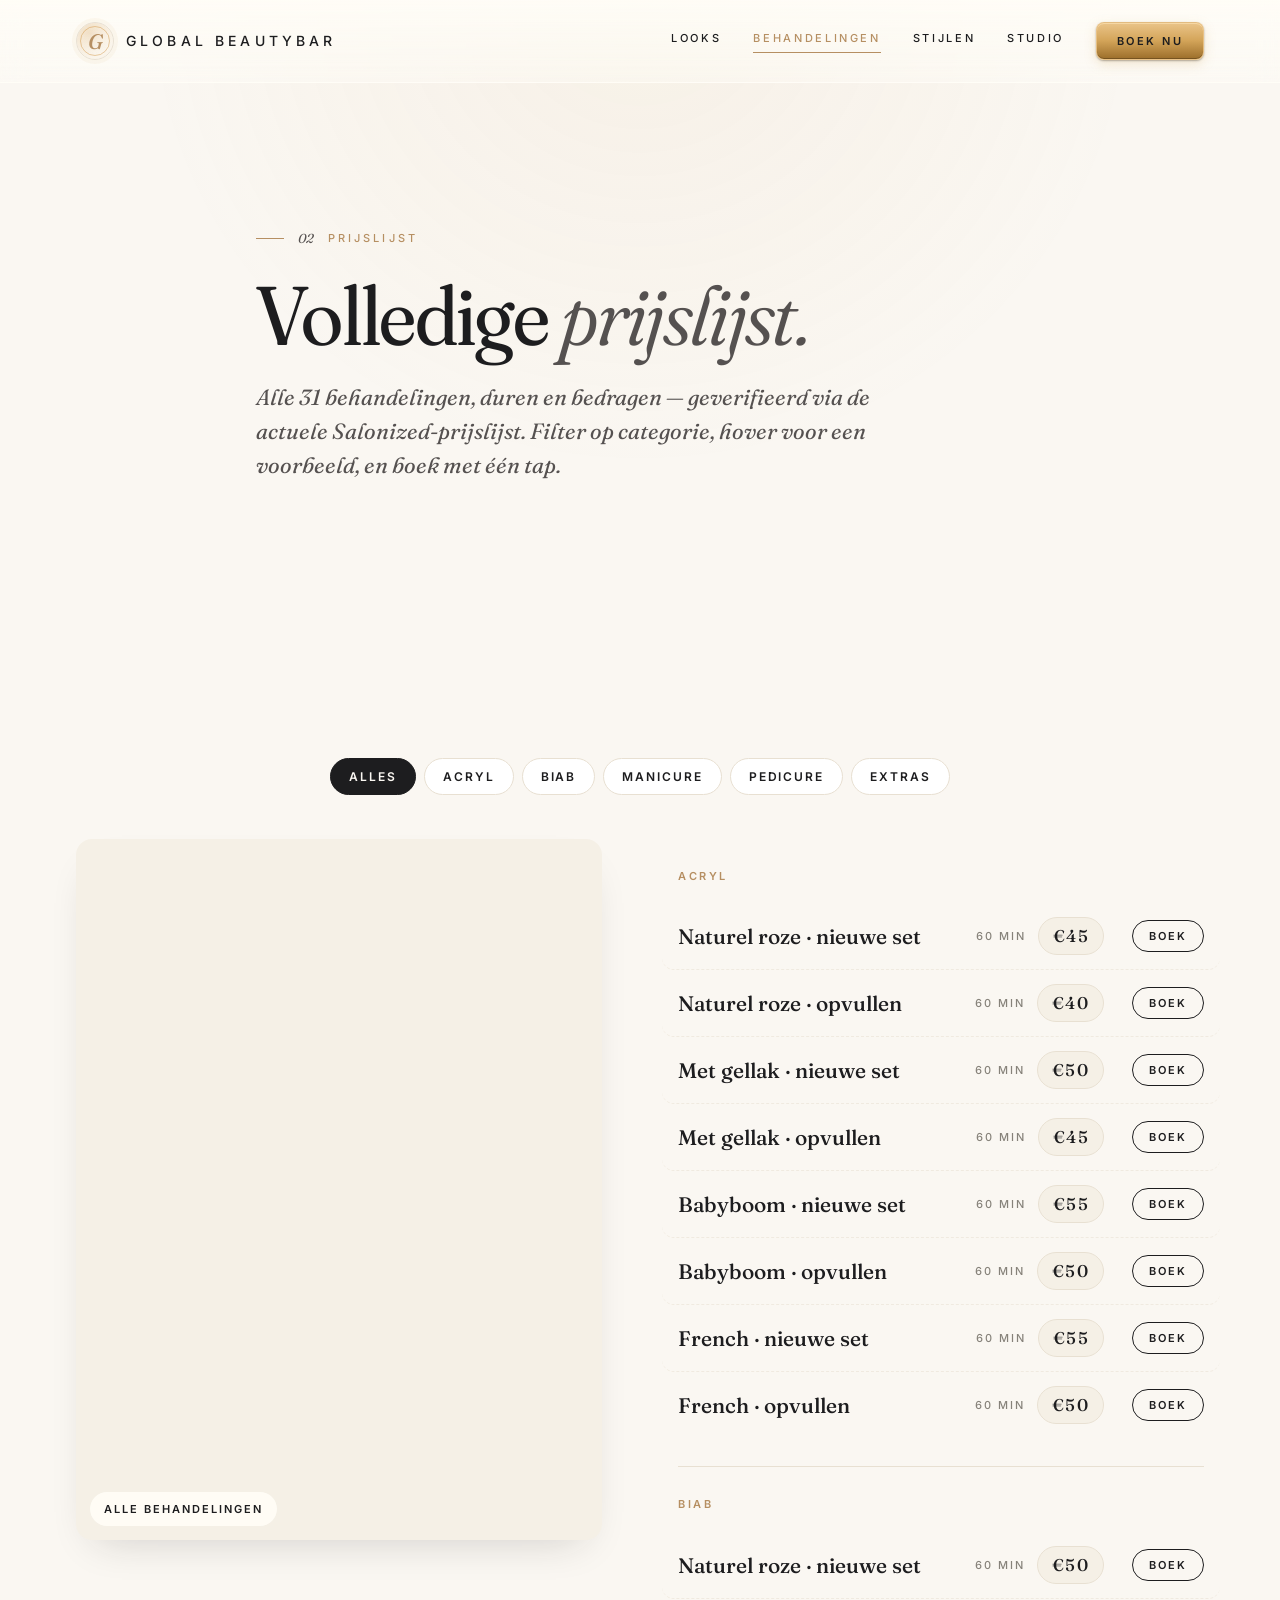
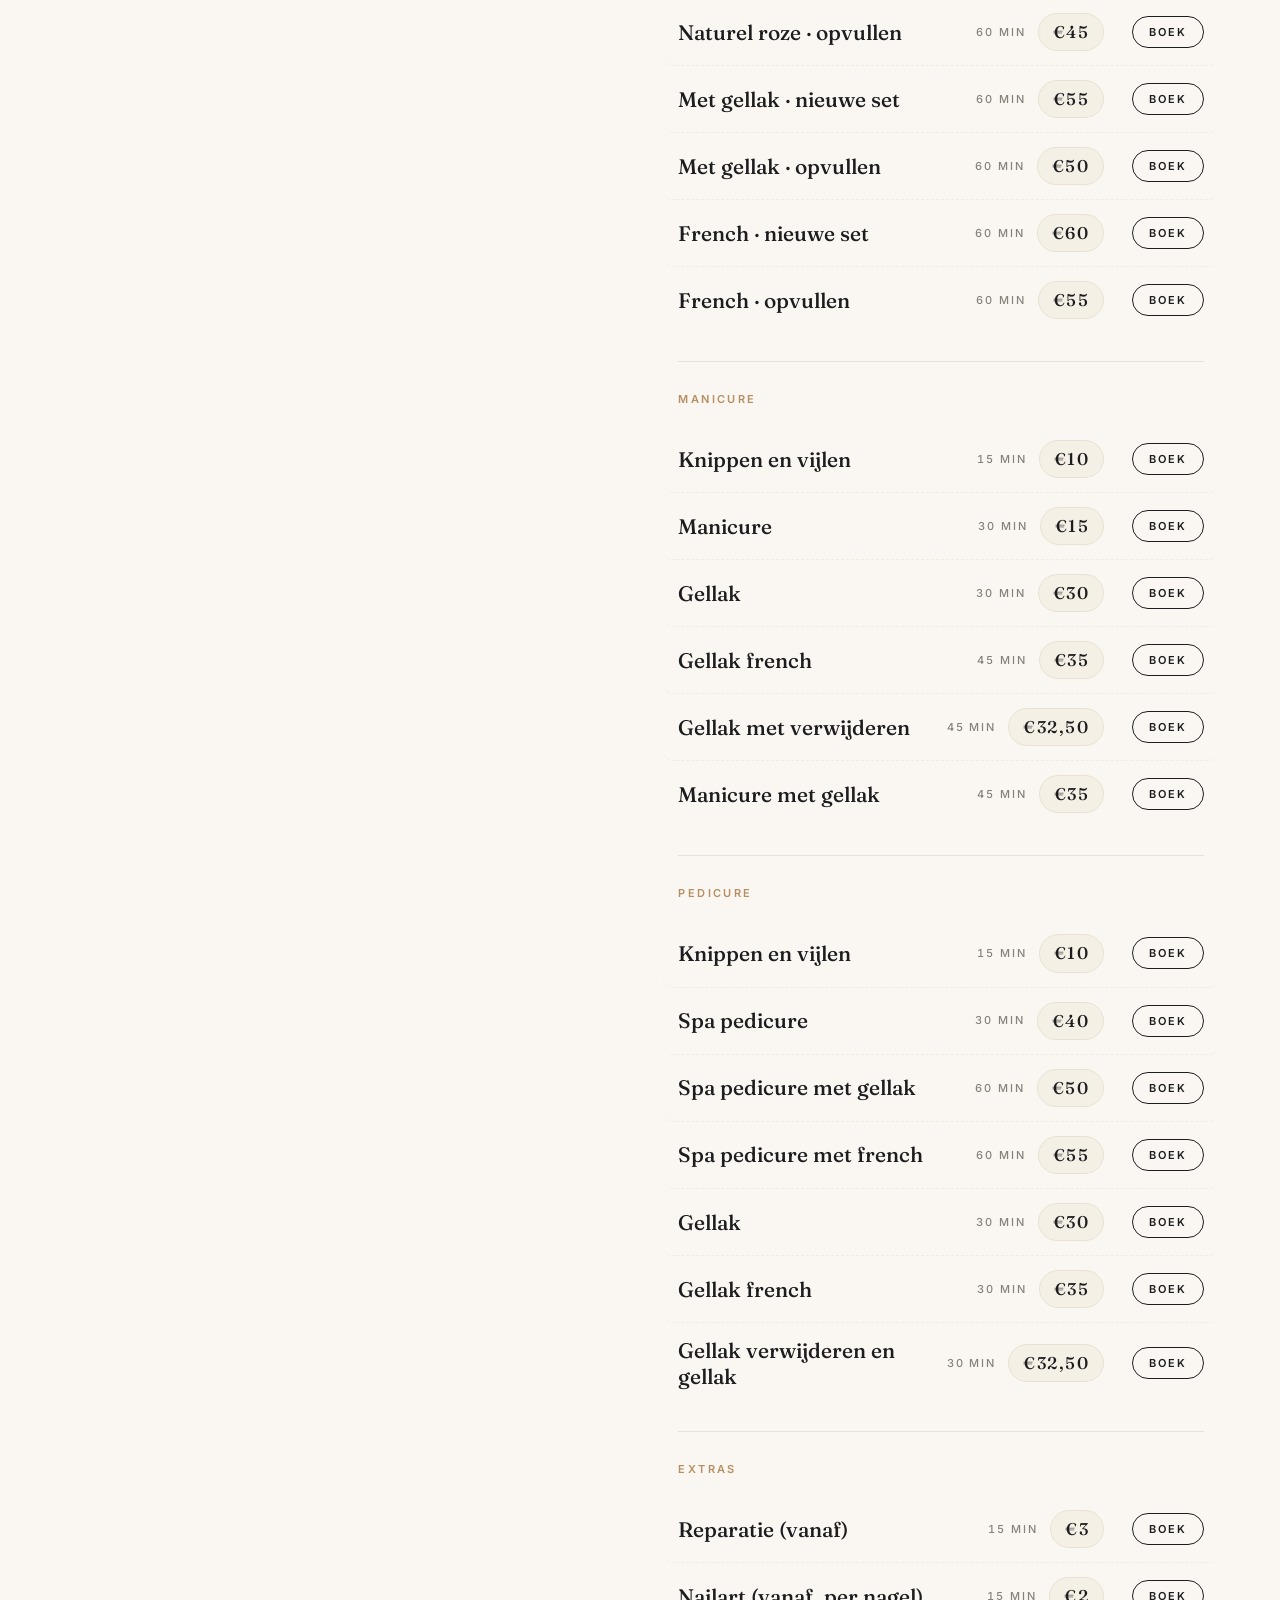
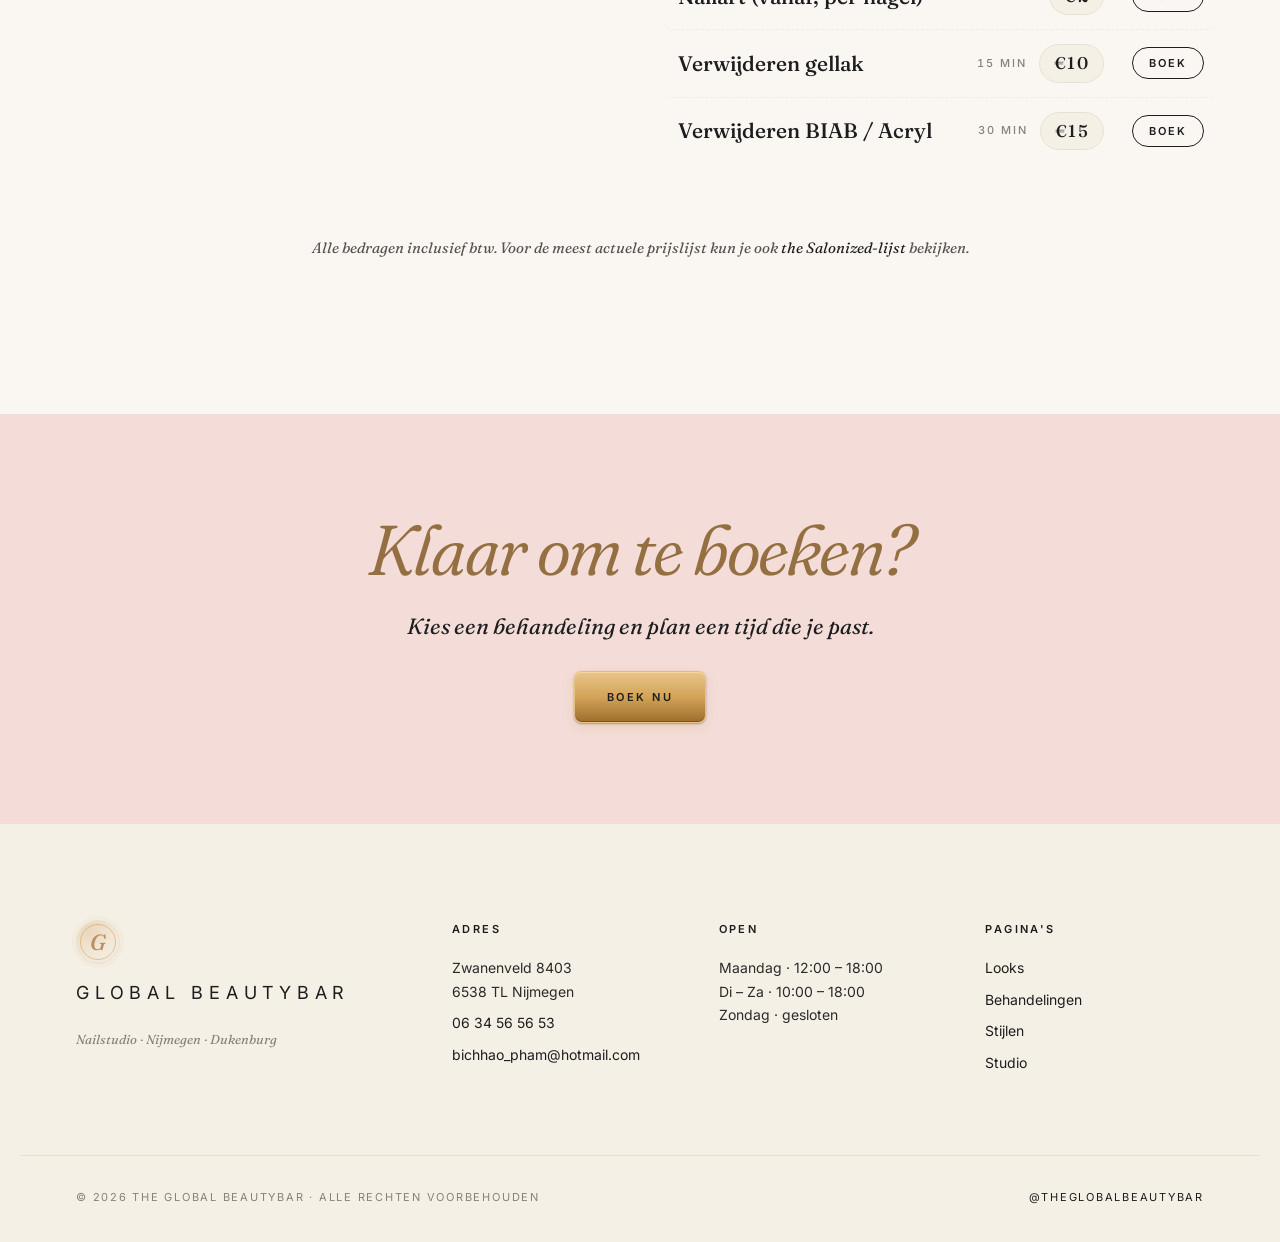
==== commit 10c8bff3: "v5 — nav fix + /nagels split-layout + /over-ons editorial hero NAV FIX (the "Behandelingen jumps whe" ====
--- a/nagels.html
+++ b/nagels.html
@@ -3,14 +3,15 @@
 <head>
   <meta charset="utf-8">
   <meta name="viewport" content="width=device-width, initial-scale=1, viewport-fit=cover">
-  <title>Nagels · The Global Beautybar</title>
-  <meta name="description" content="Volledige prijslijst van The Global Beautybar Nijmegen: Acryl, BIAB, manicure, pedicure en extras — met duur en prijs per behandeling.">
+  <title>Behandelingen · The Global Beautybar</title>
+  <meta name="description" content="Volledige prijslijst van The Global Beautybar Nijmegen — Acryl, BIAB, manicure, pedicure en extras. Duur en prijs per behandeling. Direct online boeken.">
   <meta name="robots" content="index,follow">
   <meta name="theme-color" content="#FAF7F2">
   <link rel="preconnect" href="https://fonts.googleapis.com">
   <link rel="preconnect" href="https://fonts.gstatic.com" crossorigin>
+  <link rel="preconnect" href="https://images.pexels.com" crossorigin>
   <link href="https://fonts.googleapis.com/css2?family=Fraunces:ital,opsz,wght@0,9..144,300;0,9..144,400;0,9..144,500;0,9..144,600;1,9..144,400;1,9..144,500&family=Inter:wght@300;400;500;600;700" rel="stylesheet">
-  <link rel="stylesheet" href="css/style.css?v=2">
+  <link rel="stylesheet" href="css/style.css?v=5">
 </head>
 <body>
 
@@ -21,10 +22,10 @@
       <span class="nav__word">GLOBAL BEAUTYBAR</span>
     </a>
     <nav class="nav__links" aria-label="Hoofdnavigatie">
-      <a href="nagels.html" class="is-active">Nagels</a>
+      <a href="index.html#looks">Looks</a>
+      <a href="nagels.html" class="is-active">Behandelingen</a>
       <a href="stijlen.html">Stijlen</a>
-      <a href="over-ons.html">Over ons</a>
-      <a href="index.html#visit">Bezoek</a>
+      <a href="over-ons.html">Studio</a>
     </nav>
     <button class="btn btn--accent nav__cta" data-open-book>Boek nu</button>
     <button class="nav__burger" aria-label="Menu" aria-expanded="false">
@@ -33,150 +34,110 @@
   </div>
 </header>
 
-<!-- ============ SUB-HERO ============ -->
 <section class="subhero">
   <div class="container">
-    <div class="eyebrow"><span class="num">02</span> Behandelingen</div>
-    <h1 class="display">Volledige prijslijst.</h1>
+    <div class="eyebrow"><span class="num">02</span> Prijslijst</div>
+    <h1 class="display">Volledige <em>prijslijst.</em></h1>
     <p class="subhero__lede">
-      Alle behandelingen, duren en prijzen — geverifieerd via de actuele
-      Salonized-prijslijst. Boek je behandeling direct via de knop hierboven,
-      of bel ons voor overleg.
+      Alle 31 behandelingen, duren en bedragen — geverifieerd via de actuele
+      Salonized-prijslijst. Filter op categorie, hover voor een voorbeeld,
+      en boek met één tap.
     </p>
   </div>
 </section>
 
-<!-- ============ ACRYL ============ -->
-<section class="section menu" id="acryl">
+<section class="section menu-section" id="menu">
   <div class="container">
-    <header class="menu__head reveal">
-      <div class="eyebrow"><span class="num">I.</span> Acryl</div>
-      <h2 class="display">Acryl <em>nieuwe set &amp; opvullen.</em></h2>
-      <p class="section__sub">Klassiek acryl in vier finishes — naturel, gellak, babyboom en french.</p>
-    </header>
-
-    <table class="menu__table reveal">
-      <thead><tr><th>Behandeling</th><th>Duur</th><th>Prijs</th><th></th></tr></thead>
-      <tbody>
-        <tr><th>Acryl naturel roze · nieuwe set</th><td>60 min</td><td>€45,00</td><td><button class="menu__cta" data-open-book data-service="acryl-naturel-nieuw">Boek →</button></td></tr>
-        <tr><th>Acryl naturel roze · opvullen</th><td>60 min</td><td>€40,00</td><td><button class="menu__cta" data-open-book data-service="acryl-naturel-opvullen">Boek →</button></td></tr>
-        <tr><th>Acryl met gellak · nieuwe set</th><td>60 min</td><td>€50,00</td><td><button class="menu__cta" data-open-book data-service="acryl-gellak-nieuw">Boek →</button></td></tr>
-        <tr><th>Acryl met gellak · opvullen</th><td>60 min</td><td>€45,00</td><td><button class="menu__cta" data-open-book data-service="acryl-gellak-opvullen">Boek →</button></td></tr>
-        <tr><th>Acryl babyboom · nieuwe set</th><td>60 min</td><td>€55,00</td><td><button class="menu__cta" data-open-book data-service="acryl-babyboom-nieuw">Boek →</button></td></tr>
-        <tr><th>Acryl babyboom · opvullen</th><td>60 min</td><td>€50,00</td><td><button class="menu__cta" data-open-book data-service="acryl-babyboom-opvullen">Boek →</button></td></tr>
-        <tr><th>Acryl french · nieuwe set</th><td>60 min</td><td>€55,00</td><td><button class="menu__cta" data-open-book data-service="acryl-french-nieuw">Boek →</button></td></tr>
-        <tr><th>Acryl french · opvullen</th><td>60 min</td><td>€50,00</td><td><button class="menu__cta" data-open-book data-service="acryl-french-opvullen">Boek →</button></td></tr>
-      </tbody>
-    </table>
+
+    <div class="menu-list__tabs gallery__filters" role="tablist" aria-label="Filter behandelingen op categorie">
+      <button class="gallery__filter is-active" data-menu-filter="all" data-img="https://images.pexels.com/photos/34835286/pexels-photo-34835286.jpeg?auto=compress&cs=tinysrgb&w=1200" data-label="Alle behandelingen" role="tab" aria-selected="true">Alles</button>
+      <button class="gallery__filter" data-menu-filter="acryl" data-img="https://images.pexels.com/photos/34871553/pexels-photo-34871553.jpeg?auto=compress&cs=tinysrgb&w=1200" data-label="Acryl · €40 – €55" role="tab">Acryl</button>
+      <button class="gallery__filter" data-menu-filter="biab" data-img="https://images.pexels.com/photos/34871560/pexels-photo-34871560.jpeg?auto=compress&cs=tinysrgb&w=1200" data-label="BIAB · €45 – €60" role="tab">BIAB</button>
+      <button class="gallery__filter" data-menu-filter="manicure" data-img="https://images.pexels.com/photos/34871614/pexels-photo-34871614.jpeg?auto=compress&cs=tinysrgb&w=1200" data-label="Manicure · €10 – €35" role="tab">Manicure</button>
+      <button class="gallery__filter" data-menu-filter="pedicure" data-img="https://images.pexels.com/photos/34885847/pexels-photo-34885847.jpeg?auto=compress&cs=tinysrgb&w=1200" data-label="Pedicure · €10 – €55" role="tab">Pedicure</button>
+      <button class="gallery__filter" data-menu-filter="extras" data-img="https://images.pexels.com/photos/17471377/pexels-photo-17471377.jpeg?auto=compress&cs=tinysrgb&w=1200" data-label="Extras · vanaf €2" role="tab">Extras</button>
+    </div>
+
+    <div class="menu-section__grid">
+
+      <div class="menu-image" id="menu-image" aria-hidden="true">
+        <div class="menu-image__layer" data-layer="a" style="background-image:url('https://images.pexels.com/photos/34835286/pexels-photo-34835286.jpeg?auto=compress&cs=tinysrgb&w=1200');"></div>
+        <div class="menu-image__layer is-out" data-layer="b"></div>
+        <span class="menu-image__caption" id="menu-image-caption">Alle behandelingen</span>
+      </div>
+
+      <div class="menu-list reveal" data-active="all">
+
+        <div class="menu-list__group is-active" data-cat="acryl">
+          <h3 class="menu-list__cat">Acryl</h3>
+          <div class="menu-list__row" data-img="https://images.pexels.com/photos/34871570/pexels-photo-34871570.jpeg?auto=compress&cs=tinysrgb&w=1200" data-label="Acryl Naturel · €45"><span class="menu-list__row-name">Naturel roze · nieuwe set</span><span class="menu-list__row-meta"><span class="duration">60 min</span><span class="price">€45</span></span><button class="menu-list__row-cta" data-open-book data-service="acryl-naturel-nieuw">Boek</button></div>
+          <div class="menu-list__row" data-img="https://images.pexels.com/photos/998405/pexels-photo-998405.jpeg?auto=compress&cs=tinysrgb&w=1200" data-label="Acryl Naturel · €40"><span class="menu-list__row-name">Naturel roze · opvullen</span><span class="menu-list__row-meta"><span class="duration">60 min</span><span class="price">€40</span></span><button class="menu-list__row-cta" data-open-book data-service="acryl-naturel-opvullen">Boek</button></div>
+          <div class="menu-list__row" data-img="https://images.pexels.com/photos/3997386/pexels-photo-3997386.jpeg?auto=compress&cs=tinysrgb&w=1200" data-label="Acryl Gellak · €50"><span class="menu-list__row-name">Met gellak · nieuwe set</span><span class="menu-list__row-meta"><span class="duration">60 min</span><span class="price">€50</span></span><button class="menu-list__row-cta" data-open-book data-service="acryl-gellak-nieuw">Boek</button></div>
+          <div class="menu-list__row" data-img="https://images.pexels.com/photos/6135680/pexels-photo-6135680.jpeg?auto=compress&cs=tinysrgb&w=1200" data-label="Acryl Gellak · €45"><span class="menu-list__row-name">Met gellak · opvullen</span><span class="menu-list__row-meta"><span class="duration">60 min</span><span class="price">€45</span></span><button class="menu-list__row-cta" data-open-book data-service="acryl-gellak-opvullen">Boek</button></div>
+          <div class="menu-list__row" data-img="https://images.pexels.com/photos/34835303/pexels-photo-34835303.jpeg?auto=compress&cs=tinysrgb&w=1200" data-label="Acryl Babyboom · €55"><span class="menu-list__row-name">Babyboom · nieuwe set</span><span class="menu-list__row-meta"><span class="duration">60 min</span><span class="price">€55</span></span><button class="menu-list__row-cta" data-open-book data-service="acryl-babyboom-nieuw">Boek</button></div>
+          <div class="menu-list__row" data-img="https://images.pexels.com/photos/3997385/pexels-photo-3997385.jpeg?auto=compress&cs=tinysrgb&w=1200" data-label="Acryl Babyboom · €50"><span class="menu-list__row-name">Babyboom · opvullen</span><span class="menu-list__row-meta"><span class="duration">60 min</span><span class="price">€50</span></span><button class="menu-list__row-cta" data-open-book data-service="acryl-babyboom-opvullen">Boek</button></div>
+          <div class="menu-list__row" data-img="https://images.pexels.com/photos/34871553/pexels-photo-34871553.jpeg?auto=compress&cs=tinysrgb&w=1200" data-label="Acryl French · €55"><span class="menu-list__row-name">French · nieuwe set</span><span class="menu-list__row-meta"><span class="duration">60 min</span><span class="price">€55</span></span><button class="menu-list__row-cta" data-open-book data-service="acryl-french-nieuw">Boek</button></div>
+          <div class="menu-list__row" data-img="https://images.pexels.com/photos/3997384/pexels-photo-3997384.jpeg?auto=compress&cs=tinysrgb&w=1200" data-label="Acryl French · €50"><span class="menu-list__row-name">French · opvullen</span><span class="menu-list__row-meta"><span class="duration">60 min</span><span class="price">€50</span></span><button class="menu-list__row-cta" data-open-book data-service="acryl-french-opvullen">Boek</button></div>
+        </div>
+
+        <div class="menu-list__group is-active" data-cat="biab">
+          <h3 class="menu-list__cat">BIAB</h3>
+          <div class="menu-list__row" data-img="https://images.pexels.com/photos/17280274/pexels-photo-17280274.jpeg?auto=compress&cs=tinysrgb&w=1200" data-label="BIAB Naturel · €50"><span class="menu-list__row-name">Naturel roze · nieuwe set</span><span class="menu-list__row-meta"><span class="duration">60 min</span><span class="price">€50</span></span><button class="menu-list__row-cta" data-open-book data-service="biab-naturel-nieuw">Boek</button></div>
+          <div class="menu-list__row" data-img="https://images.pexels.com/photos/14396082/pexels-photo-14396082.jpeg?auto=compress&cs=tinysrgb&w=1200" data-label="BIAB Naturel · €45"><span class="menu-list__row-name">Naturel roze · opvullen</span><span class="menu-list__row-meta"><span class="duration">60 min</span><span class="price">€45</span></span><button class="menu-list__row-cta" data-open-book data-service="biab-naturel-opvullen">Boek</button></div>
+          <div class="menu-list__row" data-img="https://images.pexels.com/photos/3997378/pexels-photo-3997378.jpeg?auto=compress&cs=tinysrgb&w=1200" data-label="BIAB Gellak · €55"><span class="menu-list__row-name">Met gellak · nieuwe set</span><span class="menu-list__row-meta"><span class="duration">60 min</span><span class="price">€55</span></span><button class="menu-list__row-cta" data-open-book data-service="biab-gellak-nieuw">Boek</button></div>
+          <div class="menu-list__row" data-img="https://images.pexels.com/photos/17471377/pexels-photo-17471377.jpeg?auto=compress&cs=tinysrgb&w=1200" data-label="BIAB Gellak · €50"><span class="menu-list__row-name">Met gellak · opvullen</span><span class="menu-list__row-meta"><span class="duration">60 min</span><span class="price">€50</span></span><button class="menu-list__row-cta" data-open-book data-service="biab-gellak-opvullen">Boek</button></div>
+          <div class="menu-list__row" data-img="https://images.pexels.com/photos/34871560/pexels-photo-34871560.jpeg?auto=compress&cs=tinysrgb&w=1200" data-label="BIAB French · €60"><span class="menu-list__row-name">French · nieuwe set</span><span class="menu-list__row-meta"><span class="duration">60 min</span><span class="price">€60</span></span><button class="menu-list__row-cta" data-open-book data-service="biab-french-nieuw">Boek</button></div>
+          <div class="menu-list__row" data-img="https://images.pexels.com/photos/6135675/pexels-photo-6135675.jpeg?auto=compress&cs=tinysrgb&w=1200" data-label="BIAB French · €55"><span class="menu-list__row-name">French · opvullen</span><span class="menu-list__row-meta"><span class="duration">60 min</span><span class="price">€55</span></span><button class="menu-list__row-cta" data-open-book data-service="biab-french-opvullen">Boek</button></div>
+        </div>
+
+        <div class="menu-list__group is-active" data-cat="manicure">
+          <h3 class="menu-list__cat">Manicure</h3>
+          <div class="menu-list__row" data-img="https://images.pexels.com/photos/34671620/pexels-photo-34671620.jpeg?auto=compress&cs=tinysrgb&w=1200" data-label="Knippen en vijlen · €10"><span class="menu-list__row-name">Knippen en vijlen</span><span class="menu-list__row-meta"><span class="duration">15 min</span><span class="price">€10</span></span><button class="menu-list__row-cta" data-open-book data-service="mani-knippen">Boek</button></div>
+          <div class="menu-list__row" data-img="https://images.pexels.com/photos/34971940/pexels-photo-34971940.jpeg?auto=compress&cs=tinysrgb&w=1200" data-label="Manicure · €15"><span class="menu-list__row-name">Manicure</span><span class="menu-list__row-meta"><span class="duration">30 min</span><span class="price">€15</span></span><button class="menu-list__row-cta" data-open-book data-service="mani-klassiek">Boek</button></div>
+          <div class="menu-list__row" data-img="https://images.pexels.com/photos/34871614/pexels-photo-34871614.jpeg?auto=compress&cs=tinysrgb&w=1200" data-label="Gellak · €30"><span class="menu-list__row-name">Gellak</span><span class="menu-list__row-meta"><span class="duration">30 min</span><span class="price">€30</span></span><button class="menu-list__row-cta" data-open-book data-service="mani-gellak">Boek</button></div>
+          <div class="menu-list__row" data-img="https://images.pexels.com/photos/998405/pexels-photo-998405.jpeg?auto=compress&cs=tinysrgb&w=1200" data-label="Gellak french · €35"><span class="menu-list__row-name">Gellak french</span><span class="menu-list__row-meta"><span class="duration">45 min</span><span class="price">€35</span></span><button class="menu-list__row-cta" data-open-book data-service="mani-gellak-french">Boek</button></div>
+          <div class="menu-list__row" data-img="https://images.pexels.com/photos/5237959/pexels-photo-5237959.jpeg?auto=compress&cs=tinysrgb&w=1200" data-label="Gellak met verwijderen · €32,50"><span class="menu-list__row-name">Gellak met verwijderen</span><span class="menu-list__row-meta"><span class="duration">45 min</span><span class="price">€32,50</span></span><button class="menu-list__row-cta" data-open-book data-service="mani-gellak-met-verw">Boek</button></div>
+          <div class="menu-list__row" data-img="https://images.pexels.com/photos/6135675/pexels-photo-6135675.jpeg?auto=compress&cs=tinysrgb&w=1200" data-label="Manicure met gellak · €35"><span class="menu-list__row-name">Manicure met gellak</span><span class="menu-list__row-meta"><span class="duration">45 min</span><span class="price">€35</span></span><button class="menu-list__row-cta" data-open-book data-service="mani-met-gellak">Boek</button></div>
+        </div>
+
+        <div class="menu-list__group is-active" data-cat="pedicure">
+          <h3 class="menu-list__cat">Pedicure</h3>
+          <div class="menu-list__row" data-img="https://images.pexels.com/photos/36207029/pexels-photo-36207029.jpeg?auto=compress&cs=tinysrgb&w=1200" data-label="Pedicure · Knippen · €10"><span class="menu-list__row-name">Knippen en vijlen</span><span class="menu-list__row-meta"><span class="duration">15 min</span><span class="price">€10</span></span><button class="menu-list__row-cta" data-open-book data-service="pedi-knippen">Boek</button></div>
+          <div class="menu-list__row" data-img="https://images.pexels.com/photos/34885842/pexels-photo-34885842.jpeg?auto=compress&cs=tinysrgb&w=1200" data-label="Spa pedicure · €40"><span class="menu-list__row-name">Spa pedicure</span><span class="menu-list__row-meta"><span class="duration">30 min</span><span class="price">€40</span></span><button class="menu-list__row-cta" data-open-book data-service="pedi-spa">Boek</button></div>
+          <div class="menu-list__row" data-img="https://images.pexels.com/photos/6135680/pexels-photo-6135680.jpeg?auto=compress&cs=tinysrgb&w=1200" data-label="Spa pedicure gellak · €50"><span class="menu-list__row-name">Spa pedicure met gellak</span><span class="menu-list__row-meta"><span class="duration">60 min</span><span class="price">€50</span></span><button class="menu-list__row-cta" data-open-book data-service="pedi-spa-gellak">Boek</button></div>
+          <div class="menu-list__row" data-img="https://images.pexels.com/photos/34885847/pexels-photo-34885847.jpeg?auto=compress&cs=tinysrgb&w=1200" data-label="Spa pedicure french · €55"><span class="menu-list__row-name">Spa pedicure met french</span><span class="menu-list__row-meta"><span class="duration">60 min</span><span class="price">€55</span></span><button class="menu-list__row-cta" data-open-book data-service="pedi-spa-french">Boek</button></div>
+          <div class="menu-list__row" data-img="https://images.pexels.com/photos/6135675/pexels-photo-6135675.jpeg?auto=compress&cs=tinysrgb&w=1200" data-label="Pedicure gellak · €30"><span class="menu-list__row-name">Gellak</span><span class="menu-list__row-meta"><span class="duration">30 min</span><span class="price">€30</span></span><button class="menu-list__row-cta" data-open-book data-service="pedi-gellak">Boek</button></div>
+          <div class="menu-list__row" data-img="https://images.pexels.com/photos/17280274/pexels-photo-17280274.jpeg?auto=compress&cs=tinysrgb&w=1200" data-label="Pedicure gellak french · €35"><span class="menu-list__row-name">Gellak french</span><span class="menu-list__row-meta"><span class="duration">30 min</span><span class="price">€35</span></span><button class="menu-list__row-cta" data-open-book data-service="pedi-gellak-french">Boek</button></div>
+          <div class="menu-list__row" data-img="https://images.pexels.com/photos/704815/pexels-photo-704815.jpeg?auto=compress&cs=tinysrgb&w=1200" data-label="Pedicure verwijderen · €32,50"><span class="menu-list__row-name">Gellak verwijderen en gellak</span><span class="menu-list__row-meta"><span class="duration">30 min</span><span class="price">€32,50</span></span><button class="menu-list__row-cta" data-open-book data-service="pedi-gellak-met-verw">Boek</button></div>
+        </div>
+
+        <div class="menu-list__group is-active" data-cat="extras">
+          <h3 class="menu-list__cat">Extras</h3>
+          <div class="menu-list__row" data-img="https://images.pexels.com/photos/14396082/pexels-photo-14396082.jpeg?auto=compress&cs=tinysrgb&w=1200" data-label="Reparatie · vanaf €3"><span class="menu-list__row-name">Reparatie (vanaf)</span><span class="menu-list__row-meta"><span class="duration">15 min</span><span class="price">€3</span></span><button class="menu-list__row-cta" data-open-book data-service="extra-reparatie">Boek</button></div>
+          <div class="menu-list__row" data-img="https://images.pexels.com/photos/17471377/pexels-photo-17471377.jpeg?auto=compress&cs=tinysrgb&w=1200" data-label="Nailart · vanaf €2"><span class="menu-list__row-name">Nailart (vanaf, per nagel)</span><span class="menu-list__row-meta"><span class="duration">15 min</span><span class="price">€2</span></span><button class="menu-list__row-cta" data-open-book data-service="extra-nailart">Boek</button></div>
+          <div class="menu-list__row" data-img="https://images.pexels.com/photos/3997385/pexels-photo-3997385.jpeg?auto=compress&cs=tinysrgb&w=1200" data-label="Verwijderen gellak · €10"><span class="menu-list__row-name">Verwijderen gellak</span><span class="menu-list__row-meta"><span class="duration">15 min</span><span class="price">€10</span></span><button class="menu-list__row-cta" data-open-book data-service="extra-verw-gellak">Boek</button></div>
+          <div class="menu-list__row" data-img="https://images.pexels.com/photos/3997384/pexels-photo-3997384.jpeg?auto=compress&cs=tinysrgb&w=1200" data-label="Verwijderen BIAB / Acryl · €15"><span class="menu-list__row-name">Verwijderen BIAB / Acryl</span><span class="menu-list__row-meta"><span class="duration">30 min</span><span class="price">€15</span></span><button class="menu-list__row-cta" data-open-book data-service="extra-verw-biab">Boek</button></div>
+        </div>
+
+      </div>
+
+    </div>
+
+    <p class="menu__foot reveal">
+      Alle bedragen inclusief btw. Voor de meest actuele prijslijst kun je ook
+      <a href="https://the-global-beautybar.salonized.com/services" target="_blank" rel="noopener">the Salonized-lijst</a> bekijken.
+    </p>
   </div>
 </section>
 
-<!-- ============ BIAB ============ -->
-<section class="section menu" id="biab">
+<section class="blush-band">
   <div class="container">
-    <header class="menu__head reveal">
-      <div class="eyebrow"><span class="num">II.</span> BIAB</div>
-      <h2 class="display">BIAB <em>(Builder In A Bottle).</em></h2>
-      <p class="section__sub">Builder-gel — versterkt je natuurlijke nagels, lichter dan acryl.</p>
-    </header>
-
-    <table class="menu__table reveal">
-      <thead><tr><th>Behandeling</th><th>Duur</th><th>Prijs</th><th></th></tr></thead>
-      <tbody>
-        <tr><th>BIAB naturel roze · nieuwe set</th><td>60 min</td><td>€50,00</td><td><button class="menu__cta" data-open-book data-service="biab-naturel-nieuw">Boek →</button></td></tr>
-        <tr><th>BIAB naturel roze · opvullen</th><td>60 min</td><td>€45,00</td><td><button class="menu__cta" data-open-book data-service="biab-naturel-opvullen">Boek →</button></td></tr>
-        <tr><th>BIAB met gellak · nieuwe set</th><td>60 min</td><td>€55,00</td><td><button class="menu__cta" data-open-book data-service="biab-gellak-nieuw">Boek →</button></td></tr>
-        <tr><th>BIAB met gellak · opvullen</th><td>60 min</td><td>€50,00</td><td><button class="menu__cta" data-open-book data-service="biab-gellak-opvullen">Boek →</button></td></tr>
-        <tr><th>BIAB french · nieuwe set</th><td>60 min</td><td>€60,00</td><td><button class="menu__cta" data-open-book data-service="biab-french-nieuw">Boek →</button></td></tr>
-        <tr><th>BIAB french · opvullen</th><td>60 min</td><td>€55,00</td><td><button class="menu__cta" data-open-book data-service="biab-french-opvullen">Boek →</button></td></tr>
-      </tbody>
-    </table>
+    <h2 class="display"><em>Klaar om te boeken?</em></h2>
+    <p class="blush-band__lede">Kies een behandeling en plan een tijd die je past.</p>
+    <button class="btn btn--accent btn--lg" data-open-book>Boek nu</button>
   </div>
 </section>
 
-<!-- ============ MANICURE ============ -->
-<section class="section menu" id="manicure">
-  <div class="container">
-    <header class="menu__head reveal">
-      <div class="eyebrow"><span class="num">III.</span> Manicure</div>
-      <h2 class="display">Manicure <em>en gellak.</em></h2>
-      <p class="section__sub">Voor verzorgde handen zonder extensies.</p>
-    </header>
-
-    <table class="menu__table reveal">
-      <thead><tr><th>Behandeling</th><th>Duur</th><th>Prijs</th><th></th></tr></thead>
-      <tbody>
-        <tr><th>Knippen en vijlen</th><td>15 min</td><td>€10,00</td><td><button class="menu__cta" data-open-book data-service="mani-knippen">Boek →</button></td></tr>
-        <tr><th>Manicure</th><td>30 min</td><td>€15,00</td><td><button class="menu__cta" data-open-book data-service="mani-klassiek">Boek →</button></td></tr>
-        <tr><th>Gellak</th><td>30 min</td><td>€30,00</td><td><button class="menu__cta" data-open-book data-service="mani-gellak">Boek →</button></td></tr>
-        <tr><th>Gellak french</th><td>45 min</td><td>€35,00</td><td><button class="menu__cta" data-open-book data-service="mani-gellak-french">Boek →</button></td></tr>
-        <tr><th>Gellak met verwijderen</th><td>45 min</td><td>€32,50</td><td><button class="menu__cta" data-open-book data-service="mani-gellak-met-verw">Boek →</button></td></tr>
-        <tr><th>Manicure met gellak</th><td>45 min</td><td>€35,00</td><td><button class="menu__cta" data-open-book data-service="mani-met-gellak">Boek →</button></td></tr>
-      </tbody>
-    </table>
-  </div>
-</section>
-
-<!-- ============ PEDICURE ============ -->
-<section class="section menu" id="pedicure">
-  <div class="container">
-    <header class="menu__head reveal">
-      <div class="eyebrow"><span class="num">IV.</span> Pedicure</div>
-      <h2 class="display">Pedicure <em>en spa.</em></h2>
-      <p class="section__sub">Klassieke pedicure of een uitgebreidere spa-behandeling.</p>
-    </header>
-
-    <table class="menu__table reveal">
-      <thead><tr><th>Behandeling</th><th>Duur</th><th>Prijs</th><th></th></tr></thead>
-      <tbody>
-        <tr><th>Knippen en vijlen</th><td>15 min</td><td>€10,00</td><td><button class="menu__cta" data-open-book data-service="pedi-knippen">Boek →</button></td></tr>
-        <tr><th>Spa pedicure</th><td>30 min</td><td>€40,00</td><td><button class="menu__cta" data-open-book data-service="pedi-spa">Boek →</button></td></tr>
-        <tr><th>Spa pedicure met gellak</th><td>60 min</td><td>€50,00</td><td><button class="menu__cta" data-open-book data-service="pedi-spa-gellak">Boek →</button></td></tr>
-        <tr><th>Spa pedicure met french</th><td>60 min</td><td>€55,00</td><td><button class="menu__cta" data-open-book data-service="pedi-spa-french">Boek →</button></td></tr>
-        <tr><th>Gellak</th><td>30 min</td><td>€30,00</td><td><button class="menu__cta" data-open-book data-service="pedi-gellak">Boek →</button></td></tr>
-        <tr><th>Gellak french</th><td>30 min</td><td>€35,00</td><td><button class="menu__cta" data-open-book data-service="pedi-gellak-french">Boek →</button></td></tr>
-        <tr><th>Gellak verwijderen en gellak</th><td>30 min</td><td>€32,50</td><td><button class="menu__cta" data-open-book data-service="pedi-gellak-met-verw">Boek →</button></td></tr>
-      </tbody>
-    </table>
-  </div>
-</section>
-
-<!-- ============ EXTRAS ============ -->
-<section class="section menu" id="extras">
-  <div class="container">
-    <header class="menu__head reveal">
-      <div class="eyebrow"><span class="num">V.</span> Extras</div>
-      <h2 class="display"><em>Reparatie, nailart, verwijderen.</em></h2>
-      <p class="section__sub">Aanvullingen op je reguliere behandeling.</p>
-    </header>
-
-    <table class="menu__table reveal">
-      <thead><tr><th>Behandeling</th><th>Duur</th><th>Prijs</th><th></th></tr></thead>
-      <tbody>
-        <tr><th>Reparatie (vanaf)</th><td>15 min</td><td>€3,00</td><td><button class="menu__cta" data-open-book data-service="extra-reparatie">Boek →</button></td></tr>
-        <tr><th>Nailart (vanaf, per nagel)</th><td>15 min</td><td>€2,00</td><td><button class="menu__cta" data-open-book data-service="extra-nailart">Boek →</button></td></tr>
-        <tr><th>Verwijderen gellak</th><td>15 min</td><td>€10,00</td><td><button class="menu__cta" data-open-book data-service="extra-verw-gellak">Boek →</button></td></tr>
-        <tr><th>Verwijderen BIAB / Acryl</th><td>30 min</td><td>€15,00</td><td><button class="menu__cta" data-open-book data-service="extra-verw-biab">Boek →</button></td></tr>
-      </tbody>
-    </table>
-
-    <p class="menu__foot reveal">
-      Alle bedragen inclusief btw. Prijzen kunnen op aanvraag wijzigen — kijk
-      voor de meest actuele prijslijst op
-      <a href="https://the-global-beautybar.salonized.com/services" target="_blank" rel="noopener">the-global-beautybar.salonized.com</a>.
-    </p>
-  </div>
-</section>
-
-<!-- ============ CTA STRIP ============ -->
-<section class="cta-strip">
-  <div class="container">
-    <h2 class="display"><em>Klaar om te boeken?</em><br>Kies je behandeling en plan een tijd.</h2>
-    <button class="btn btn--accent btn--lg" data-open-book>Boek nu</button>
-  </div>
-</section>
-
-<!-- ============ FOOTER ============ -->
 <footer class="footer">
   <div class="container footer__grid">
     <div class="footer__brand">
@@ -196,10 +157,10 @@
     </div>
     <div class="footer__col">
       <h4>Pagina's</h4>
-      <p><a href="nagels.html">Nagels</a></p>
+      <p><a href="index.html#looks">Looks</a></p>
+      <p><a href="nagels.html">Behandelingen</a></p>
       <p><a href="stijlen.html">Stijlen</a></p>
-      <p><a href="over-ons.html">Over ons</a></p>
-      <p><a href="index.html#visit">Bezoek</a></p>
+      <p><a href="over-ons.html">Studio</a></p>
     </div>
   </div>
   <div class="footer__legal container">
@@ -208,7 +169,7 @@
   </div>
 </footer>
 
-<!-- ============ BOOKING MODAL (shared structure with index.html) ============ -->
+<!-- ============ BOOKING MODAL ============ -->
 <div class="book" id="book-modal" role="dialog" aria-modal="true" aria-labelledby="book-title" hidden>
   <div class="book__backdrop" data-close-book></div>
   <div class="book__panel">
@@ -305,6 +266,62 @@
   </div>
 </div>
 
-<script src="js/main.js?v=2"></script>
+<script src="js/main.js?v=5"></script>
+<script>
+  // Menu category filter + interactive image swap (same pattern as homepage)
+  (function () {
+    const tabs   = document.querySelectorAll('[data-menu-filter]');
+    const menu   = document.querySelector('.menu-list[data-active]');
+    if (!tabs.length || !menu) return;
+    const groups = menu.querySelectorAll('.menu-list__group');
+    const rows   = menu.querySelectorAll('.menu-list__row[data-img]');
+    const img    = document.getElementById('menu-image');
+    const cap    = document.getElementById('menu-image-caption');
+    const layers = img ? img.querySelectorAll('.menu-image__layer') : [];
+    let currentLayer = 0;
+    let baseUrl = layers[0] ? (layers[0].style.backgroundImage.slice(5,-2)) : '';
+    let baseLabel = cap ? cap.textContent : '';
+
+    function swap(url, label) {
+      if (!img || !url || !layers.length) return;
+      const next = 1 - currentLayer;
+      const show = layers[next];
+      const hide = layers[currentLayer];
+      show.style.backgroundImage = "url('" + url + "')";
+      void show.offsetWidth;
+      show.classList.remove('is-out');
+      hide.classList.add('is-out');
+      currentLayer = next;
+      if (cap && label) cap.textContent = label;
+    }
+
+    tabs.forEach(tab => tab.addEventListener('click', () => {
+      const cat = tab.dataset.menuFilter;
+      tabs.forEach(t => {
+        const active = t === tab;
+        t.classList.toggle('is-active', active);
+        t.setAttribute('aria-selected', active ? 'true' : 'false');
+      });
+      menu.setAttribute('data-active', cat);
+      groups.forEach(g => {
+        const show = cat === 'all' || g.dataset.cat === cat;
+        g.classList.toggle('is-active', show);
+      });
+      if (tab.dataset.img) {
+        baseUrl = tab.dataset.img;
+        baseLabel = tab.dataset.label || '';
+        swap(baseUrl, baseLabel);
+      }
+    }));
+
+    const hoverable = window.matchMedia('(hover: hover)').matches;
+    if (hoverable) {
+      rows.forEach(row => {
+        row.addEventListener('mouseenter', () => swap(row.dataset.img, row.dataset.label));
+        row.addEventListener('mouseleave', () => swap(baseUrl, baseLabel));
+      });
+    }
+  })();
+</script>
 </body>
 </html>
--- a/css/style.css
+++ b/css/style.css
@@ -270,10 +270,21 @@
 .nav__word { font-size: 14px; }
 .nav__links { margin-left: auto; display: flex; gap: 32px; }
 .nav__links a {
+  position: relative;
   font-size: 11px; letter-spacing: 0.24em; text-transform: uppercase;
   color: var(--bone-dim); font-weight: 500;
-}
-.nav__links a:hover { color: var(--gold); letter-spacing: 0.28em; }
+  padding-bottom: 6px;
+  transition: color .25s var(--ease);
+}
+.nav__links a::after {
+  content: "";
+  position: absolute; left: 0; right: 0; bottom: 0;
+  height: 1px; background: var(--gold);
+  transform: scaleX(0); transform-origin: left center;
+  transition: transform .35s var(--ease);
+}
+.nav__links a:hover { color: var(--gold); }
+.nav__links a:hover::after { transform: scaleX(1); }
 .nav__cta { padding: 11px 20px; font-size: 11px; }
 
 .nav__burger {
@@ -1981,13 +1992,10 @@
   filter: brightness(.55) saturate(.85);
 }
 
-/* Active nav-link indicator */
+/* Active nav-link indicator — uses the same animated underline as the
+   hover state (set scaleX:1 so it appears, no layout shift) */
 .nav__links a.is-active { color: var(--gold); }
-.nav__links a.is-active::after {
-  content: ""; display: block;
-  width: 22px; height: 1px; background: var(--gold);
-  margin: 4px auto 0; opacity: .8;
-}
+.nav__links a.is-active::after { transform: scaleX(1); }
 
 /* Sub-page hero — sits below the global nav on /nagels, /stijlen, /over-ons */
 .subhero {
@@ -2559,3 +2567,460 @@
 .insta-chip:hover { border-color: var(--gold); color: var(--gold); }
 .featured-looks__cta { text-align: center; }
 
+/* ===========================================================
+   v3 — INTERACTIVE TABBED MENU + MOBILE POLISH
+   =========================================================== */
+
+/* ---- Tabbed price-menu — reuses .gallery__filter chip styling
+   with menu-list specific behaviour for show/hide ---- */
+.menu-list__tabs {
+  display: flex; gap: 8px; flex-wrap: wrap;
+  justify-content: center;
+  margin: 0 auto 44px;
+  max-width: 720px;
+}
+
+/* When a tab is active and != all, hide non-matching groups */
+.menu-list[data-active]:not([data-active="all"]) .menu-list__group { display: none; }
+.menu-list[data-active]:not([data-active="all"]) .menu-list__group.is-active { display: block; }
+
+/* On "Alles" mode the category headings are useful; on a specific tab
+   they're redundant (the tab already tells you the category). Hide. */
+.menu-list[data-active]:not([data-active="all"]) .menu-list__cat { display: none; }
+.menu-list[data-active]:not([data-active="all"]) .menu-list__group { border: 0; padding-top: 0; }
+
+/* ---- Row redesign: premium row with animated underline + price pill ---- */
+.menu-list__row {
+  position: relative;
+  display: grid;
+  grid-template-columns: 1fr auto auto;
+  gap: 14px 28px;
+  align-items: center;
+  padding: 14px 16px;
+  margin: 0 -16px;
+  border-radius: 12px;
+  border-bottom: 1px dashed var(--line-soft);
+  transition: background .25s var(--ease);
+}
+.menu-list__row:last-child { border-bottom: 0; }
+.menu-list__row:hover { background: var(--surface-2); }
+.menu-list__row::after {
+  content: "";
+  position: absolute; left: 16px; right: 16px; bottom: -1px;
+  height: 1px; background: var(--gold);
+  transform: scaleX(0); transform-origin: left center;
+  transition: transform .4s var(--ease);
+}
+.menu-list__row:hover::after { transform: scaleX(1); }
+
+.menu-list__row-name {
+  font-family: var(--serif);
+  font-size: 21px; font-weight: 500;
+  color: var(--bone);
+  line-height: 1.25;
+}
+.menu-list__row-meta {
+  display: inline-flex; gap: 12px; align-items: center;
+  font-variant-numeric: tabular-nums;
+}
+.menu-list__row-meta .duration {
+  font-family: var(--sans);
+  font-size: 11px; font-weight: 500;
+  letter-spacing: 0.18em; text-transform: uppercase;
+  color: var(--muted);
+}
+.menu-list__row-meta .price {
+  font-family: var(--serif);
+  font-size: 17px; font-weight: 500;
+  color: var(--bone);
+  padding: 4px 14px;
+  border-radius: var(--radius-pill);
+  background: var(--surface-2);
+  border: 1px solid var(--line);
+  transition: background .25s var(--ease), border-color .25s var(--ease), color .25s var(--ease), transform .25s var(--ease);
+  white-space: nowrap;
+}
+.menu-list__row:hover .price {
+  background: var(--blush);
+  border-color: var(--blush-deep);
+  color: var(--bone);
+  transform: translateY(-1px);
+}
+.menu-list__row-cta {
+  background: transparent;
+  border: 1px solid var(--bone);
+  color: var(--bone);
+  border-radius: var(--radius-pill);
+  padding: 8px 16px;
+  font-family: var(--sans);
+  font-size: 11px; font-weight: 600;
+  letter-spacing: 0.18em; text-transform: uppercase;
+  cursor: pointer;
+  transition: all .25s var(--ease);
+  /* override the older .menu-list__row-cta declaration */
+  border-bottom: 1px solid var(--bone);
+}
+.menu-list__row-cta:hover {
+  background: var(--bone);
+  color: var(--bg);
+  border-color: var(--bone);
+}
+
+/* "Alle X varianten →" footer link rows shouldn't get the hover bg
+   (it's just a navigation cue, not a bookable row) */
+.menu-list__row--link { padding: 18px 16px 6px; }
+.menu-list__row--link:hover { background: transparent; }
+.menu-list__row--link::after { display: none; }
+
+/* ===========================================================
+   MOBILE POLISH — appended overrides (≤880, ≤600, ≤380)
+   =========================================================== */
+
+/* ≤880: tighter menu rows, drawer keeps CTA visible */
+@media (max-width: 880px) {
+  /* Show "Boek nu" inside the burger drawer so it's still reachable */
+  .nav.is-open .nav__cta {
+    display: inline-flex;
+    align-self: center;
+    margin-top: 8px;
+    width: max-content;
+  }
+  /* Smooth drawer entrance */
+  .nav.is-open .nav__links {
+    box-shadow: 0 12px 32px -16px rgba(29,29,31,.18);
+    align-items: center;
+    text-align: center;
+    padding-top: 28px;
+    padding-bottom: 28px;
+  }
+  .nav.is-open .nav__links a { font-size: 14px; letter-spacing: 0.22em; }
+  /* Burger lines animate to an X when open */
+  .nav.is-open .nav__burger span:nth-child(1) { transform: translateY(6px) rotate(45deg); }
+  .nav.is-open .nav__burger span:nth-child(2) { opacity: 0; }
+  .nav.is-open .nav__burger span:nth-child(3) { transform: translateY(-6px) rotate(-45deg); }
+}
+
+/* ≤760: menu tabs become horizontally scrollable on phones */
+@media (max-width: 760px) {
+  .menu-list__tabs,
+  .gallery__filters {
+    flex-wrap: nowrap;
+    overflow-x: auto;
+    overflow-y: hidden;
+    justify-content: flex-start;
+    padding: 4px var(--gutter) 8px;
+    margin-left: calc(var(--gutter) * -1);
+    margin-right: calc(var(--gutter) * -1);
+    max-width: none;
+    scrollbar-width: none;
+    -webkit-overflow-scrolling: touch;
+    mask-image: linear-gradient(to right, transparent, #000 12px, #000 calc(100% - 12px), transparent);
+  }
+  .menu-list__tabs::-webkit-scrollbar,
+  .gallery__filters::-webkit-scrollbar { display: none; }
+  .menu-list__tabs .gallery__filter,
+  .gallery__filters .gallery__filter { flex: 0 0 auto; }
+
+  /* Hero — hide the top-right badge stack on phone (it crowds the
+     viewport) and give the title-block its own breathing room */
+  .hero__corner--tr { display: none; }
+  .hero__corner--tl { top: 90px; left: 20px; }
+  .hero__text { padding: 0 22px 28px; }
+  .hero__title { line-height: 0.95; }
+  .hero__lede { font-size: 16px; max-width: none; }
+  .hero__caption { display: none; }
+
+  /* Featured looks intro tightens; masonry already 2-col */
+  .featured-looks { padding: 56px 0 72px; }
+  .featured-looks__head { margin-bottom: 36px; }
+  .featured-looks__head .section__sub { font-size: 15px; }
+
+  /* Blush band tighter */
+  .blush-band { padding: 50px 0 60px; }
+  .blush-band__lede { font-size: 16px; padding: 0 8px; }
+}
+
+/* ≤600: menu rows stack name → meta → cta on one column */
+@media (max-width: 600px) {
+  .menu-list__row {
+    grid-template-columns: 1fr;
+    gap: 6px;
+    padding: 16px 12px;
+    margin: 0 -12px;
+  }
+  .menu-list__row-name { font-size: 18px; }
+  .menu-list__row-meta { justify-content: flex-start; gap: 10px; }
+  .menu-list__row-meta .price { font-size: 16px; padding: 3px 12px; }
+  .menu-list__row-cta { justify-self: flex-start; margin-top: 4px; padding: 7px 14px; font-size: 10px; }
+  .menu-list__row::after { left: 12px; right: 12px; }
+
+  /* Booking modal — already full-screen via Aurora rules; ensure light
+     panel reads cleanly on mobile */
+  .book__panel { border-radius: 0; border: 0; }
+  .book__head { padding: 16px 18px; border-bottom: 1px solid var(--line); }
+  .book__body { padding-bottom: 80px; } /* space above sticky footer */
+  .book__foot {
+    position: sticky; bottom: 0;
+    background: var(--surface);
+    padding: 14px 18px;
+    box-shadow: 0 -6px 16px -8px rgba(29,29,31,.12);
+  }
+
+  /* Service cards inside the modal — keep readable touch targets */
+  .book__service { padding: 14px 16px; min-height: 56px; }
+  .book__service-name { font-size: 16px; }
+  .book__service-meta { font-size: 10px; letter-spacing: 0.18em; }
+
+  /* Stijlen filter chips — slight extra grip */
+  .gallery__filter { padding: 9px 16px; font-size: 11px; }
+
+  /* Subhero on /stijlen and /over-ons */
+  .subhero { padding-top: 110px; padding-bottom: 48px; }
+  .subhero .display { font-size: clamp(34px, 9vw, 56px); }
+  .subhero__lede { font-size: 16px; }
+
+  /* Footer columns stack 1-col on phone */
+  .footer__grid { grid-template-columns: 1fr !important; gap: 24px; }
+  .footer__legal { flex-direction: column; gap: 6px; text-align: center; padding: 16px 0; }
+}
+
+/* ≤420: tighter masonry gap (matches gallery rule already there) */
+@media (max-width: 420px) {
+  .hero__corner--tl { top: 80px; left: 16px; }
+  .featured-looks__head .display { font-size: clamp(28px, 9vw, 44px); }
+}
+
+/* ===========================================================
+   v4 — SPLIT-LAYOUT PRICE SECTION (image ↔ menu)
+   Desktop: sticky nail-art image on the left, menu rows on the
+   right. Image crossfades on row hover and tab click.
+   Mobile: stacks — image becomes a 4/5 banner above the menu.
+   =========================================================== */
+
+.menu-section__grid {
+  display: grid;
+  grid-template-columns: minmax(0, 1fr) minmax(0, 1fr);
+  gap: clamp(40px, 6vw, 80px);
+  align-items: start;
+}
+
+.menu-image {
+  position: sticky;
+  top: 100px;
+  aspect-ratio: 3 / 4;
+  border-radius: var(--radius-pin);
+  overflow: hidden;
+  background: var(--surface-2);
+  box-shadow: 0 18px 40px -20px rgba(29,29,31,.2);
+  isolation: isolate;
+}
+
+.menu-image__layer {
+  position: absolute;
+  inset: 0;
+  background-position: center;
+  background-size: cover;
+  background-repeat: no-repeat;
+  transition: opacity .55s var(--ease);
+  will-change: opacity;
+}
+.menu-image__layer.is-out { opacity: 0; }
+
+/* Tiny corner caption — shows the currently-displayed treatment label.
+   Doubles as a wayfinding hint when the image swaps. */
+.menu-image__caption {
+  position: absolute; left: 14px; bottom: 14px; z-index: 2;
+  display: inline-flex; align-items: center; gap: 10px;
+  padding: 8px 14px;
+  background: rgba(255,253,247,.92);
+  backdrop-filter: blur(10px);
+  -webkit-backdrop-filter: blur(10px);
+  border-radius: var(--radius-pill);
+  font-family: var(--sans);
+  font-size: 11px; font-weight: 600;
+  letter-spacing: 0.18em; text-transform: uppercase;
+  color: var(--bone);
+  transition: opacity .25s var(--ease);
+  max-width: calc(100% - 28px);
+}
+.menu-image__caption .price { color: var(--gold-2); }
+
+/* When a row is hovered, lift the cursor cue */
+.menu-list__row { cursor: default; }
+
+/* ----- Mobile / tablet: image becomes a banner above the menu ----- */
+@media (max-width: 880px) {
+  .menu-section__grid {
+    grid-template-columns: 1fr;
+    gap: 32px;
+  }
+  .menu-image {
+    position: relative;
+    top: 0;
+    aspect-ratio: 4 / 5;
+    margin: 0;
+  }
+  .menu-image__caption { font-size: 10px; padding: 7px 12px; }
+}
+
+@media (max-width: 600px) {
+  .menu-image { aspect-ratio: 5 / 6; border-radius: 12px; }
+  .menu-image__caption { left: 10px; bottom: 10px; font-size: 9px; letter-spacing: 0.16em; }
+  /* The menu-list tabs already scroll horizontally on phone via
+     existing rule — bring them tight to the image banner */
+  .menu-list__tabs { margin-top: 0; margin-bottom: 28px; }
+}
+
+/* ----- Booking-modal: extra mobile polish (carry-over from v3,
+        ensure 16:9 hero-style headings inside step 1 still read
+        on small phones where the long category lists overflow) ----- */
+@media (max-width: 380px) {
+  .book__service-name { font-size: 15px; }
+  .book__service-meta { font-size: 9px; letter-spacing: 0.14em; }
+  .book__cat-label { margin: 14px 0 8px; font-size: 10px; letter-spacing: 0.18em; }
+  .hero__title { font-size: clamp(36px, 14vw, 60px); }
+  .menu-list__row-name { font-size: 17px; }
+  .menu-list__row-meta .price { font-size: 15px; padding: 3px 10px; }
+}
+
+
+/* =========================================================
+   Mobile optimization v3 — iOS stability + touch targets
+   (Adds on top of existing responsive rules without
+    overriding desktop)
+   ========================================================= */
+
+/* Themed tap highlight instead of default blue flash */
+a, button, [role="button"] {
+  -webkit-tap-highlight-color: rgba(0,0,0,0.08);
+}
+
+/* iOS — defeat input auto-zoom on focus */
+@supports (-webkit-touch-callout: none) {
+  input, textarea, select { font-size: max(16px, 1rem) !important; }
+}
+
+/* iOS Safari: stable hero height when address bar shows/hides */
+@supports (height: 100svh) {
+  .hero { min-height: 100svh; }
+}
+
+@media (max-width: 760px) {
+  /* Touch target floors — Fitts's Law 44×44 */
+  .nav__burger, .nav__mobile-close, .book__close { min-width: 44px; min-height: 44px; }
+  .gallery__btn { min-width: 44px; min-height: 44px; }
+  .menu-list__tab { min-height: 44px; }
+
+  /* Footer links: easier to tap */
+  footer a, .footer a { display: inline-block; padding: .35rem 0; }
+
+  /* Booking modal full-screen on phones (if not already) */
+  .book__panel { max-width: 100vw; max-height: 100svh; border-radius: 0; }
+}
+
+@media (max-width: 420px) {
+  /* Very small phones — extra tightening */
+  .book__dates, .book__day { font-size: 14px; }
+  .book__times { gap: .4rem; }
+}
+
+/* ===========================================================
+   v5 — SPLIT-HERO (editorial subpage hero with photo)
+   Used on /over-ons; reusable for any sub-page that wants a
+   magazine-style hero — image one side, copy the other.
+   =========================================================== */
+
+.split-hero { padding: clamp(120px, 14vw, 180px) 0 clamp(80px, 10vw, 140px); position: relative; z-index: 2; }
+.split-hero__grid {
+  display: grid;
+  grid-template-columns: minmax(0, 1fr) minmax(0, 1fr);
+  gap: clamp(40px, 6vw, 90px);
+  align-items: center;
+  max-width: var(--container);
+  margin: 0 auto;
+  padding: 0 var(--gutter);
+}
+.split-hero__media {
+  position: relative;
+  aspect-ratio: 4 / 5;
+  border-radius: var(--radius-pin);
+  overflow: hidden;
+  background: var(--surface-2);
+  background-size: cover;
+  background-position: center;
+  box-shadow: 0 24px 56px -24px rgba(29,29,31,.22);
+}
+.split-hero__media::after {
+  /* Hairline frame so the photo sits on a clear cream canvas */
+  content: "";
+  position: absolute; inset: 0;
+  border: 1px solid rgba(29,29,31,.06);
+  border-radius: var(--radius-pin);
+  pointer-events: none;
+}
+.split-hero__copy .eyebrow { margin-bottom: 16px; }
+.split-hero__copy .display {
+  font-size: clamp(40px, 5.4vw, 78px);
+  margin-bottom: 24px;
+  letter-spacing: -0.018em;
+}
+.split-hero__copy .lede {
+  color: var(--bone-dim);
+  font-family: var(--serif); font-style: italic;
+  font-size: clamp(18px, 1.6vw, 22px);
+  line-height: 1.55;
+  max-width: 520px;
+  margin-bottom: 28px;
+}
+.split-hero__cta { display: inline-flex; gap: 18px; flex-wrap: wrap; align-items: center; }
+
+/* Small stats strip under the hero copy (optional) */
+.split-hero__stats {
+  display: grid;
+  grid-template-columns: repeat(3, 1fr);
+  gap: 18px;
+  margin-top: 36px;
+  border-top: 1px solid var(--line);
+  padding-top: 28px;
+}
+.split-hero__stat { font-family: var(--sans); }
+.split-hero__stat strong {
+  display: block;
+  font-family: var(--serif); font-weight: 500;
+  font-size: clamp(22px, 2.2vw, 30px);
+  color: var(--bone);
+  margin-bottom: 4px;
+}
+.split-hero__stat span {
+  font-size: 11px; font-weight: 600;
+  letter-spacing: 0.18em; text-transform: uppercase;
+  color: var(--muted);
+}
+
+@media (max-width: 880px) {
+  .split-hero { padding: 120px 0 60px; }
+  .split-hero__grid { grid-template-columns: 1fr; gap: 32px; }
+  /* Image first on mobile so the page leads with the photo */
+  .split-hero__media { aspect-ratio: 4/5; max-height: 56vh; }
+  .split-hero__copy .display { font-size: clamp(36px, 9vw, 56px); }
+  .split-hero__copy .lede { font-size: 16px; }
+  .split-hero__stats { grid-template-columns: repeat(3, 1fr); gap: 12px; padding-top: 22px; margin-top: 28px; }
+  .split-hero__stat strong { font-size: 20px; }
+  .split-hero__stat span { font-size: 10px; letter-spacing: 0.14em; }
+}
+@media (max-width: 600px) {
+  .split-hero__media { aspect-ratio: 5/6; }
+  .split-hero__cta { width: 100%; }
+  .split-hero__cta .btn { width: 100%; }
+  .split-hero__stats { grid-template-columns: 1fr 1fr; }
+  .split-hero__stat:nth-child(3) { grid-column: 1 / -1; }
+}
+
+/* Practical-card subtle elevation upgrade — small accent corner */
+.practical-card { position: relative; }
+.practical-card::before {
+  content: "";
+  position: absolute; top: 0; left: 0;
+  width: 28px; height: 1px; background: var(--gold);
+}
+.practical-card:hover { border-color: var(--gold); box-shadow: 0 12px 32px -16px rgba(29,29,31,.14); transform: translateY(-2px); transition: all .3s var(--ease); }
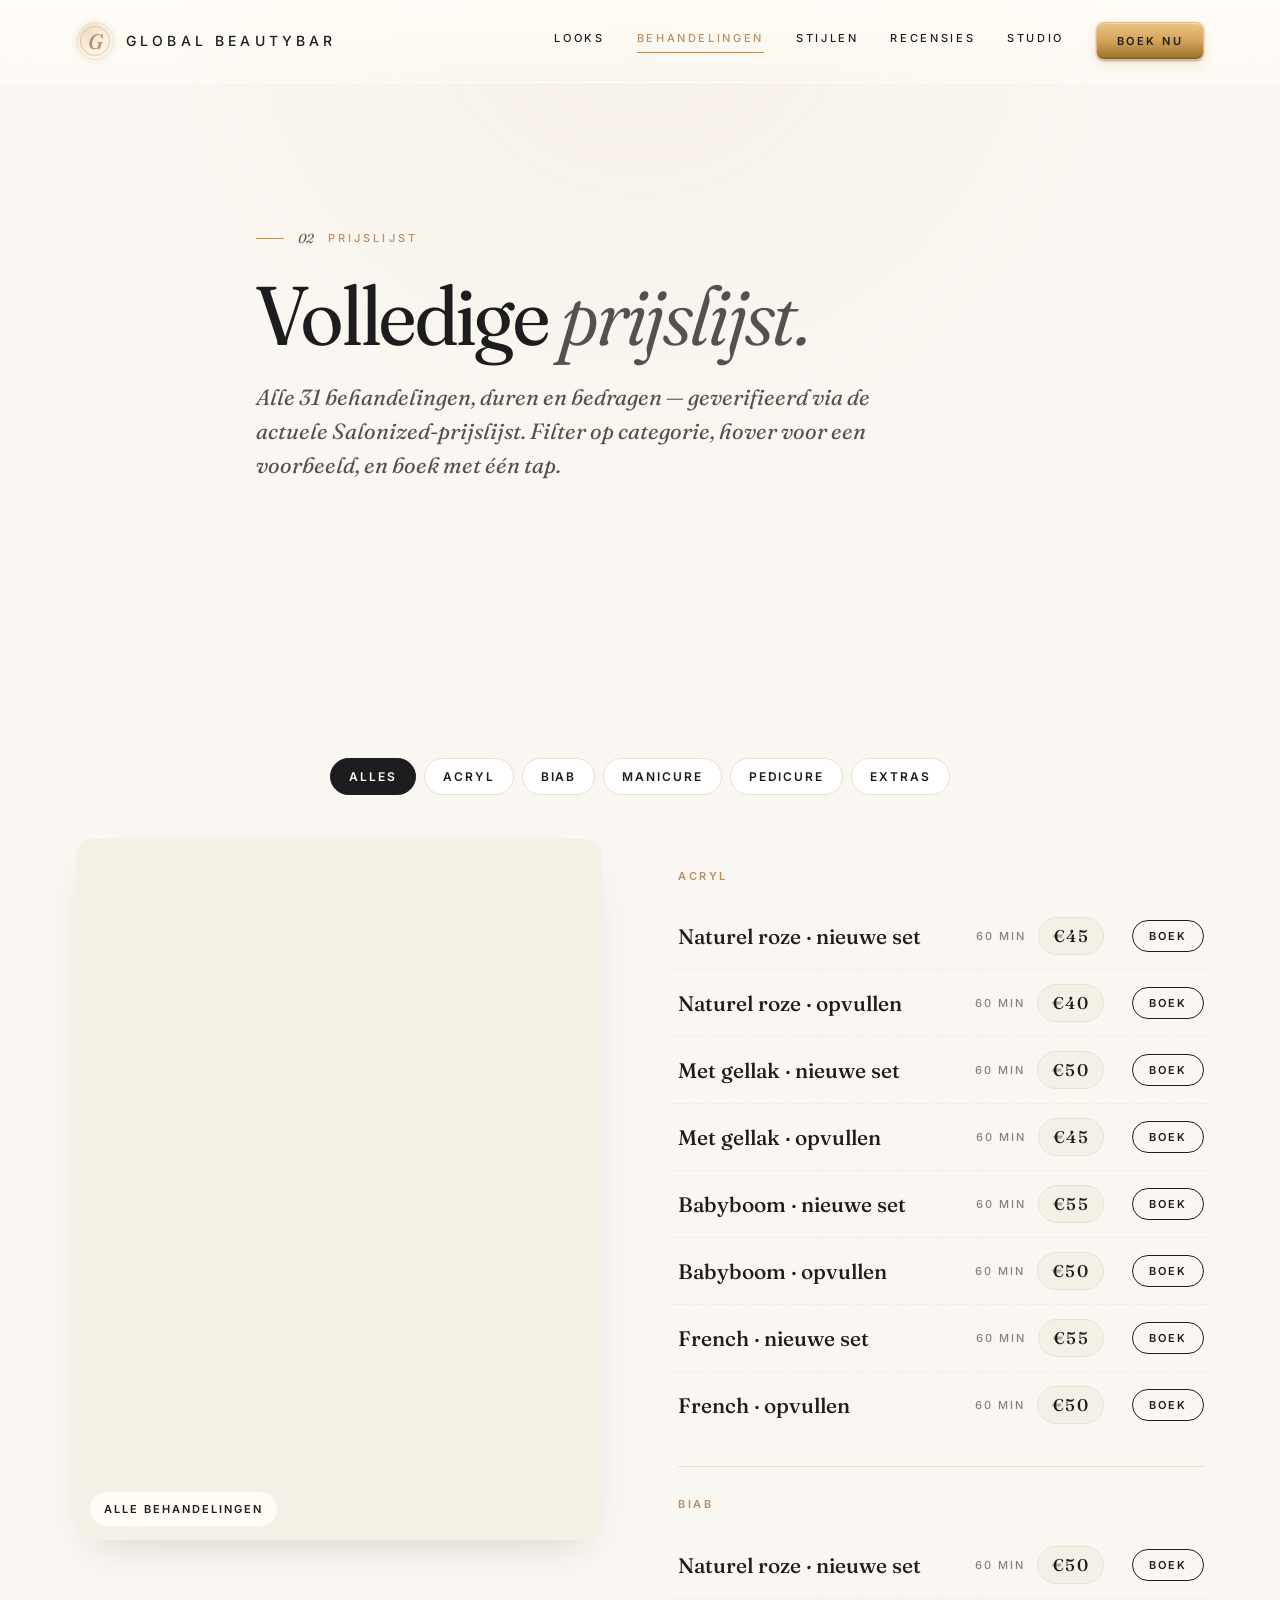
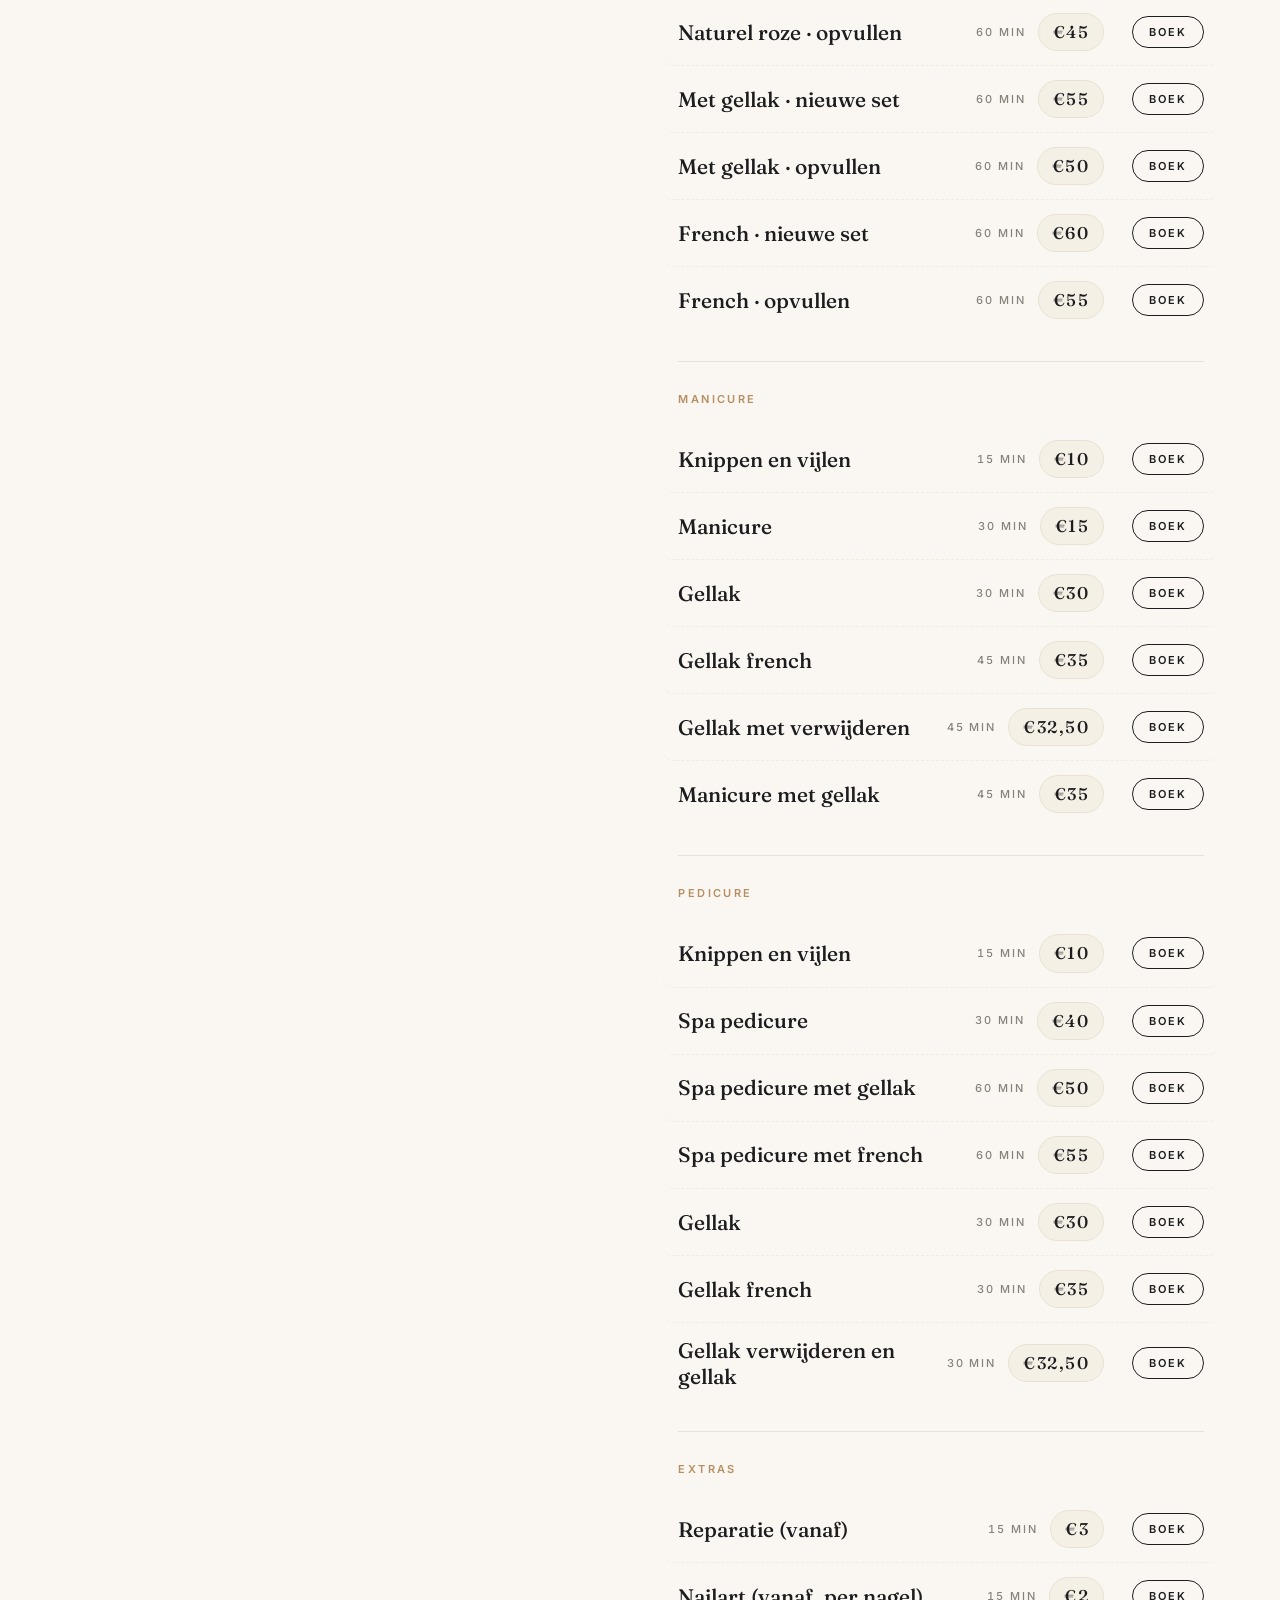
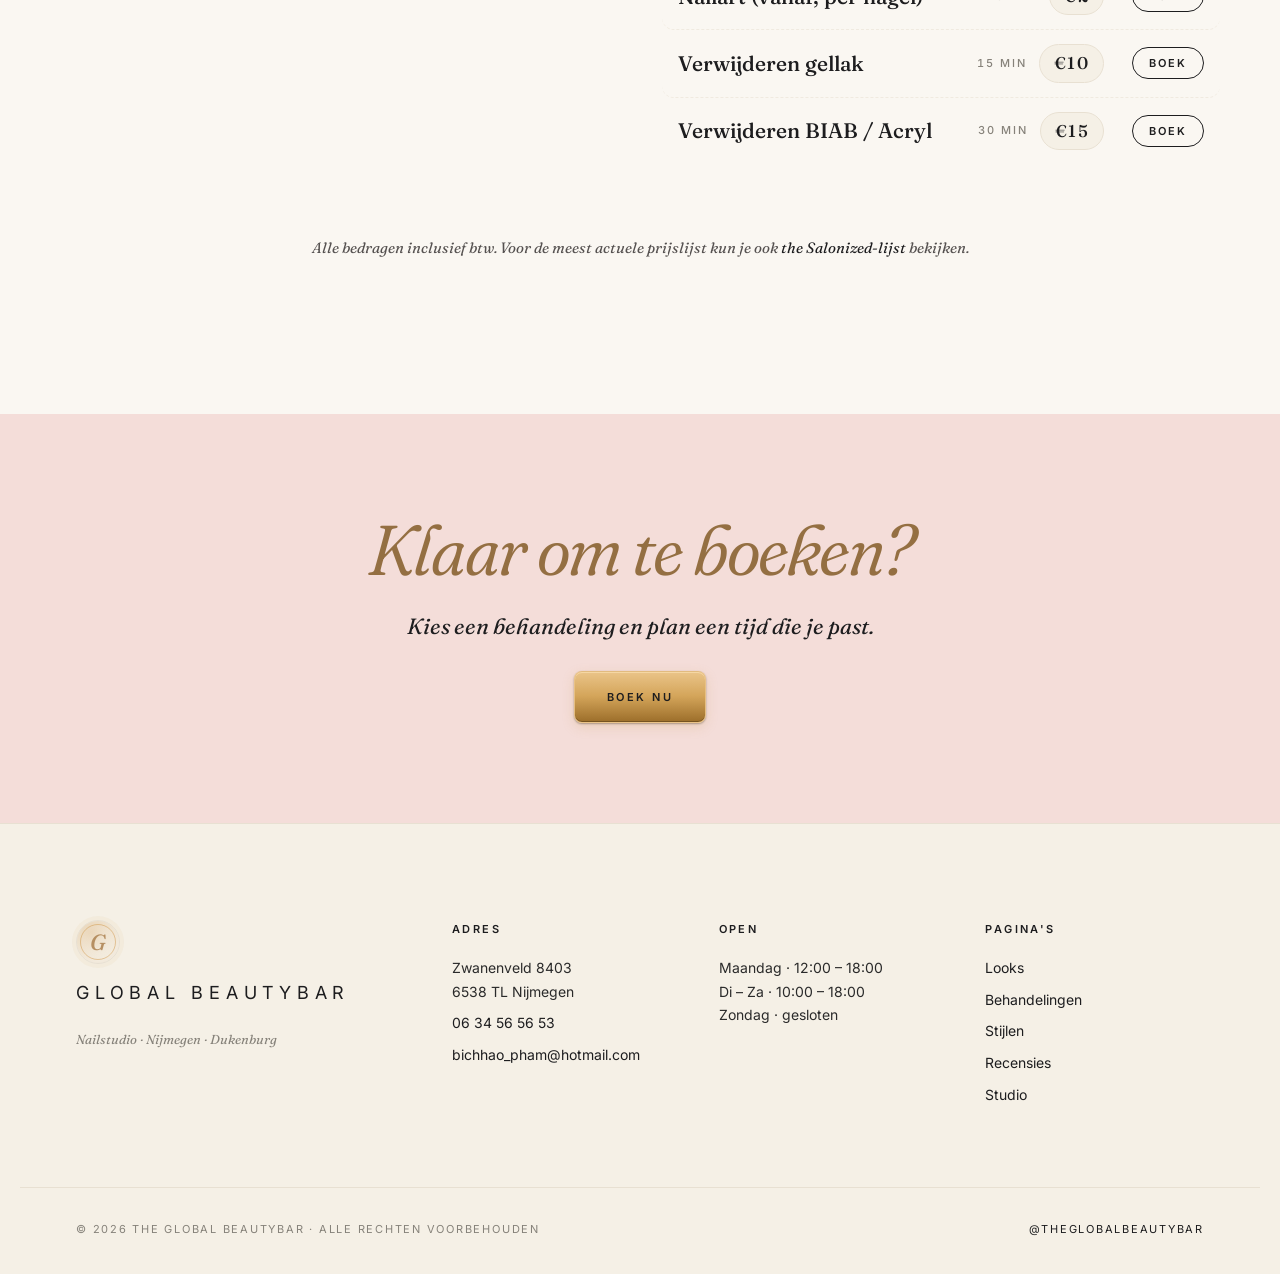
==== commit a2ad339d: "v8 — dedicated /recensies page + nav link + homepage highlights Three connected changes so reviews a" ====
--- a/nagels.html
+++ b/nagels.html
@@ -11,7 +11,7 @@
   <link rel="preconnect" href="https://fonts.gstatic.com" crossorigin>
   <link rel="preconnect" href="https://images.pexels.com" crossorigin>
   <link href="https://fonts.googleapis.com/css2?family=Fraunces:ital,opsz,wght@0,9..144,300;0,9..144,400;0,9..144,500;0,9..144,600;1,9..144,400;1,9..144,500&family=Inter:wght@300;400;500;600;700" rel="stylesheet">
-  <link rel="stylesheet" href="css/style.css?v=5">
+  <link rel="stylesheet" href="css/style.css?v=8">
 </head>
 <body>
 
@@ -25,6 +25,7 @@
       <a href="index.html#looks">Looks</a>
       <a href="nagels.html" class="is-active">Behandelingen</a>
       <a href="stijlen.html">Stijlen</a>
+      <a href="recensies.html">Recensies</a>
       <a href="over-ons.html">Studio</a>
     </nav>
     <button class="btn btn--accent nav__cta" data-open-book>Boek nu</button>
@@ -160,6 +161,7 @@
       <p><a href="index.html#looks">Looks</a></p>
       <p><a href="nagels.html">Behandelingen</a></p>
       <p><a href="stijlen.html">Stijlen</a></p>
+      <p><a href="recensies.html">Recensies</a></p>
       <p><a href="over-ons.html">Studio</a></p>
     </div>
   </div>
@@ -266,7 +268,11 @@
   </div>
 </div>
 
-<script src="js/main.js?v=5"></script>
+
+<!-- Mobile-only sticky Boek nu CTA — appears after scrolling past hero -->
+<button class="sticky-cta" data-open-book aria-label="Open boekingsformulier">Boek nu</button>
+
+<script src="js/main.js?v=8"></script>
 <script>
   // Menu category filter + interactive image swap (same pattern as homepage)
   (function () {
--- a/css/style.css
+++ b/css/style.css
@@ -3024,3 +3024,258 @@
   width: 28px; height: 1px; background: var(--gold);
 }
 .practical-card:hover { border-color: var(--gold); box-shadow: 0 12px 32px -16px rgba(29,29,31,.14); transform: translateY(-2px); transition: all .3s var(--ease); }
+
+/* ===========================================================
+   v6 — REVIEWS SECTION + MOBILE STICKY CTA + STATUS BADGE
+   =========================================================== */
+
+.reviews {
+  padding: clamp(70px, 9vw, 130px) 0;
+  background: var(--bg-2);
+  border-top: 1px solid var(--line);
+  border-bottom: 1px solid var(--line);
+}
+.reviews__head { max-width: 720px; margin: 0 auto 48px; text-align: center; padding: 0 var(--gutter); }
+.reviews__head .eyebrow { margin: 0 auto 14px; justify-content: center; }
+.reviews__placeholder-note {
+  display: inline-block;
+  margin-top: 14px;
+  padding: 6px 14px;
+  background: var(--blush);
+  border-radius: var(--radius-pill);
+  font-family: var(--sans);
+  font-size: 11px; font-weight: 600;
+  letter-spacing: 0.18em; text-transform: uppercase;
+  color: var(--bone);
+}
+.reviews__grid {
+  display: grid;
+  grid-template-columns: repeat(auto-fit, minmax(280px, 1fr));
+  gap: 24px;
+  max-width: var(--container);
+  margin: 0 auto;
+  padding: 0 var(--gutter);
+}
+.review-card {
+  background: var(--surface);
+  border: 1px solid var(--line);
+  border-radius: var(--radius-card);
+  padding: 30px 28px;
+  display: flex; flex-direction: column;
+  gap: 18px;
+  position: relative;
+  transition: border-color .3s var(--ease), box-shadow .3s var(--ease), transform .3s var(--ease);
+}
+.review-card:hover { border-color: var(--gold); box-shadow: 0 16px 36px -16px rgba(29,29,31,.12); transform: translateY(-2px); }
+.review-card__stars {
+  color: var(--gold);
+  font-size: 17px;
+  letter-spacing: 0.08em;
+  line-height: 1;
+}
+.review-card__quote {
+  font-family: var(--serif);
+  font-size: 18px;
+  font-style: italic;
+  color: var(--bone);
+  line-height: 1.45;
+  margin: 0;
+  position: relative;
+}
+.review-card__quote::before {
+  content: "\201C";
+  position: absolute; top: -10px; left: -6px;
+  font-family: var(--serif);
+  font-size: 38px;
+  color: var(--gold);
+  line-height: 1; opacity: .65;
+}
+.review-card__attribution {
+  display: flex; align-items: center; gap: 12px;
+  margin-top: auto;
+  padding-top: 16px;
+  border-top: 1px solid var(--line-soft);
+  font-family: var(--sans);
+  font-size: 13px;
+  color: var(--bone-dim);
+}
+.review-card__attribution strong { color: var(--bone); font-weight: 600; }
+.review-card__avatar {
+  width: 38px; height: 38px;
+  border-radius: 50%;
+  background: var(--blush);
+  display: grid; place-items: center;
+  font-family: var(--serif);
+  font-style: italic;
+  font-weight: 500;
+  font-size: 17px;
+  color: var(--bone);
+  flex-shrink: 0;
+}
+.reviews__footer {
+  text-align: center;
+  margin: 40px auto 0;
+}
+
+@media (max-width: 760px) {
+  .reviews__grid { grid-template-columns: 1fr; gap: 14px; }
+  .review-card { padding: 24px 22px; }
+  .review-card__quote { font-size: 16px; }
+}
+
+/* ---------- Mobile sticky "Boek nu" CTA ---------- */
+.sticky-cta {
+  position: fixed;
+  bottom: 16px;
+  left: 50%;
+  transform: translateX(-50%) translateY(110%);
+  z-index: 40;
+  display: none;
+  padding: 14px 28px;
+  font-family: var(--sans);
+  font-size: 12px; font-weight: 600;
+  letter-spacing: 0.22em; text-transform: uppercase;
+  background: linear-gradient(180deg, #EAC489 0%, #D4A55A 48%, #9C6E2A 100%);
+  color: #1A0E14;
+  border: 1px solid rgba(234, 196, 137, .9);
+  border-radius: var(--radius-pill);
+  box-shadow:
+    inset 0 1px 0 rgba(255, 232, 188, .55),
+    0 8px 24px rgba(29,29,31,.18);
+  cursor: pointer;
+  transition: transform .45s var(--ease), opacity .35s var(--ease);
+  opacity: 0;
+  -webkit-tap-highlight-color: transparent;
+}
+.sticky-cta::after { content: " →"; margin-left: 6px; }
+
+@media (max-width: 880px) {
+  .sticky-cta { display: inline-flex; align-items: center; }
+  body.is-scrolled-past-hero .sticky-cta { transform: translateX(-50%) translateY(0); opacity: 1; }
+  /* When ambient pill sits bottom-right on home, push sticky-cta left
+     a hair so the two don't visually crowd on small phones */
+  body.home .sticky-cta { bottom: 18px; }
+}
+
+/* When the booking modal is open, hide the sticky CTA so it doesn't
+   double-up with the modal's own buttons. */
+body:has(.book:not([hidden])) .sticky-cta { opacity: 0; pointer-events: none; }
+
+/* ---------- Hero status badge (Vandaag open / Gesloten) ---------- */
+[data-shop-status] strong {
+  position: relative;
+  padding-left: 12px;
+}
+[data-shop-status][data-state="open"] strong::before,
+[data-shop-status][data-state="closed"] strong::before {
+  content: "";
+  position: absolute; left: 0; top: 50%;
+  width: 6px; height: 6px;
+  margin-top: -3px;
+  border-radius: 50%;
+}
+[data-shop-status][data-state="open"] strong::before { background: #4CAF50; box-shadow: 0 0 0 3px rgba(76,175,80,.15); }
+[data-shop-status][data-state="closed"] strong::before { background: var(--rose); box-shadow: 0 0 0 3px rgba(107,31,59,.15); }
+
+/* ===========================================================
+   v7 — REVIEWS: live Google Maps embed (replaces placeholder cards)
+   The .review-card / .reviews__grid styles above are kept around
+   for shops that DO have real review quotes ready to paste in.
+   This block styles the no-API embed variant.
+   =========================================================== */
+
+.reviews__google-embed-wrap {
+  max-width: 880px;
+  margin: 0 auto;
+  padding: 0 var(--gutter);
+}
+.reviews__google-embed {
+  display: block;
+  width: 100%;
+  height: 480px;
+  border: 0;
+  border-radius: var(--radius-pin);
+  background: var(--surface-2);
+  box-shadow: 0 18px 40px -16px rgba(29,29,31,.18);
+  /* The iframe contains Google's own chrome so we don't add a hairline
+     frame here — let it sit on the cream canvas with just the shadow */
+}
+@media (max-width: 760px) {
+  .reviews__google-embed { height: 380px; }
+}
+@media (max-width: 600px) {
+  .reviews__google-embed { height: 320px; border-radius: 12px; }
+}
+
+/* ===========================================================
+   v8 — REVIEWS PAGE + HOMEPAGE HIGHLIGHTS
+   Patterns:
+     .reviews__rating-strip — stars + total label + secondary link
+     .reviews__grid--six    — modifier for the 6-card /recensies grid
+     .reviews__page-embed   — taller iframe for the dedicated page
+   =========================================================== */
+
+/* Rating strip — appears beneath the 3 highlighted cards on home */
+.reviews__rating-strip {
+  display: inline-flex; align-items: center; flex-wrap: wrap;
+  gap: 14px 22px;
+  margin: 40px auto 0;
+  padding: 14px 22px;
+  background: var(--surface);
+  border: 1px solid var(--line);
+  border-radius: var(--radius-pill);
+  font-family: var(--sans);
+  font-size: 13px;
+  color: var(--bone-dim);
+}
+.reviews__rating-strip .stars {
+  color: var(--gold);
+  font-size: 18px;
+  letter-spacing: 0.06em;
+  line-height: 1;
+}
+.reviews__rating-strip strong { color: var(--bone); font-weight: 600; }
+.reviews__rating-strip a {
+  color: var(--bone);
+  border-bottom: 1px solid var(--gold);
+  padding-bottom: 1px;
+  transition: color .2s var(--ease);
+}
+.reviews__rating-strip a:hover { color: var(--gold); }
+.reviews__rating-strip__divider { color: var(--line); }
+
+/* Center the rating strip wrapper */
+.reviews__cta-row { text-align: center; margin-top: 32px; }
+
+/* 6-card grid modifier for /recensies — same card style, more columns */
+.reviews__grid--six { grid-template-columns: repeat(auto-fit, minmax(280px, 1fr)); }
+@media (min-width: 980px) {
+  .reviews__grid--six { grid-template-columns: repeat(3, minmax(0, 1fr)); }
+}
+
+/* The /recensies page's big embed — taller than the homepage variant */
+.reviews__page-embed {
+  display: block;
+  width: 100%;
+  height: 540px;
+  border: 0;
+  border-radius: var(--radius-pin);
+  background: var(--surface-2);
+  box-shadow: 0 18px 40px -16px rgba(29,29,31,.18);
+}
+@media (max-width: 760px) {
+  .reviews__page-embed { height: 420px; }
+}
+@media (max-width: 600px) {
+  .reviews__page-embed { height: 340px; border-radius: 12px; }
+}
+
+/* Small "Op Google" callout above the rating strip */
+.reviews__google-callout {
+  margin: 32px 0 8px;
+  font-family: var(--sans);
+  font-size: 12px; font-weight: 600;
+  letter-spacing: 0.22em; text-transform: uppercase;
+  color: var(--gold);
+  text-align: center;
+}
